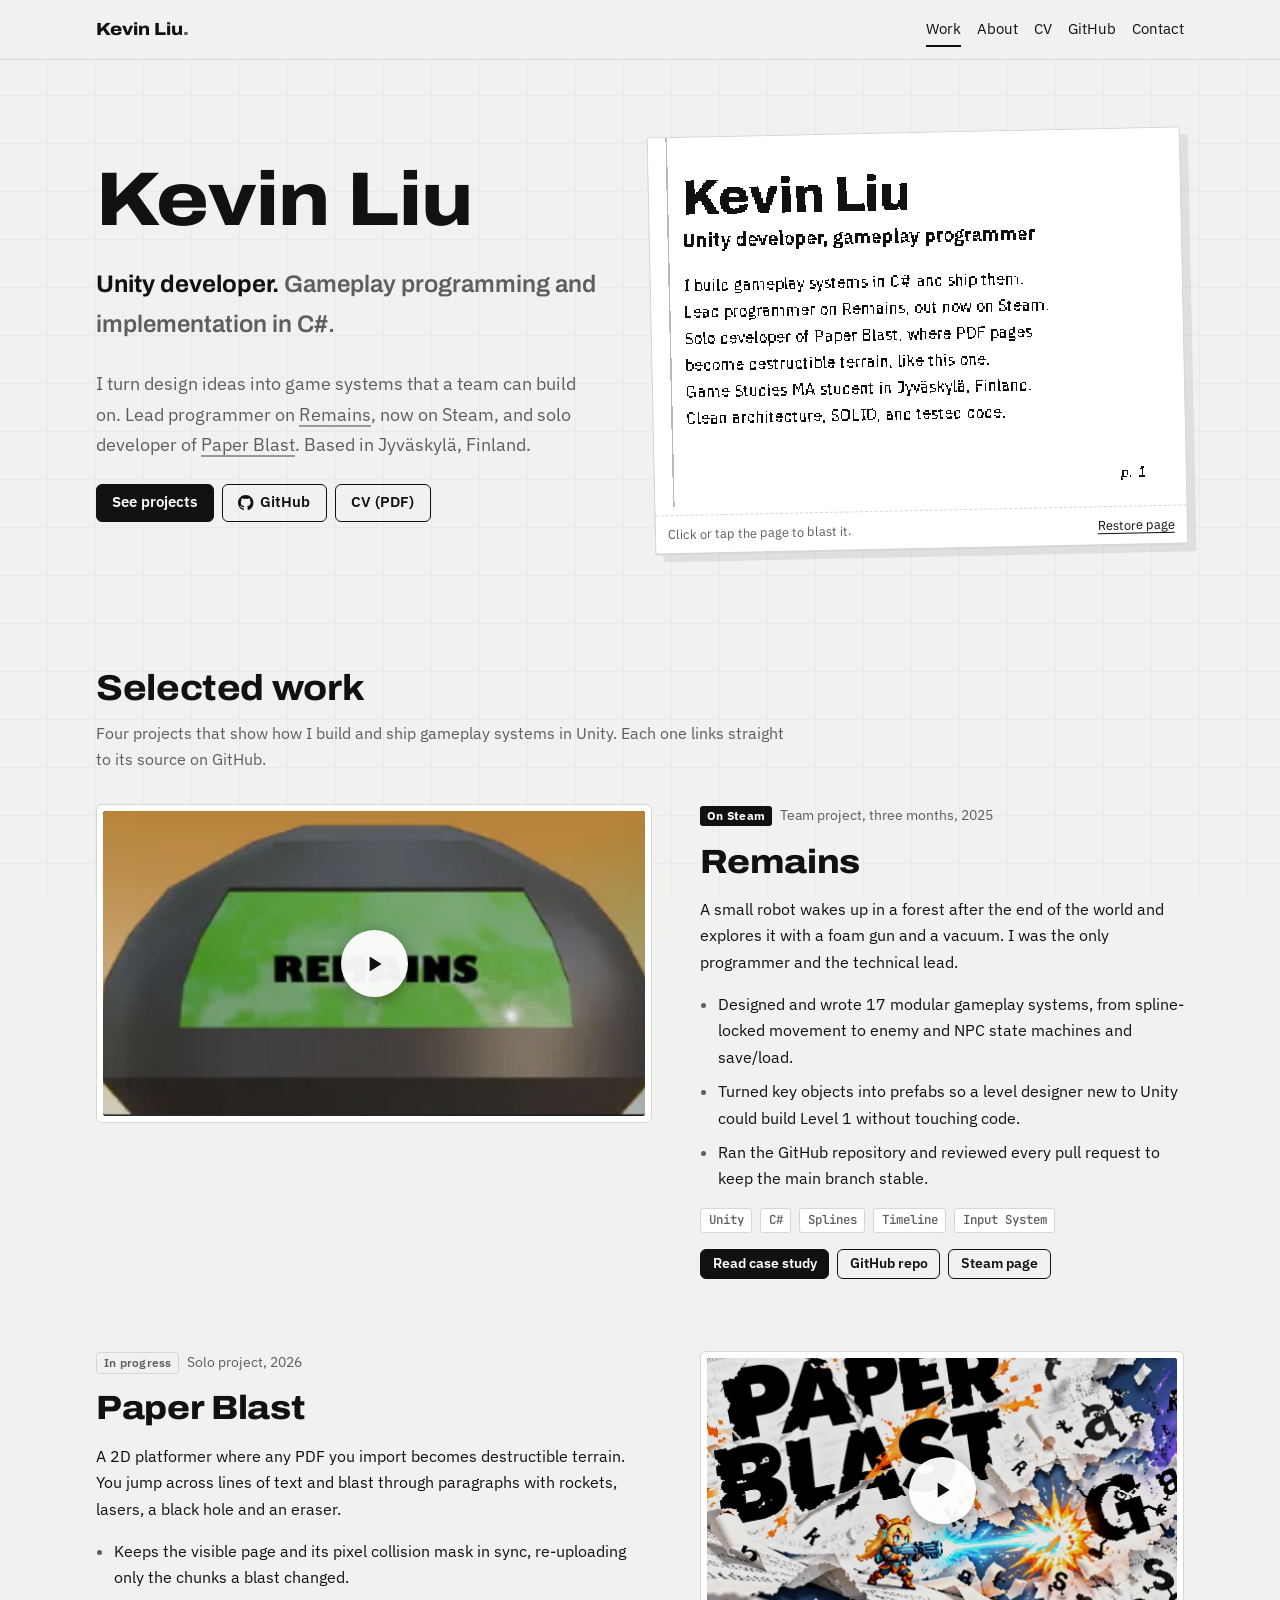
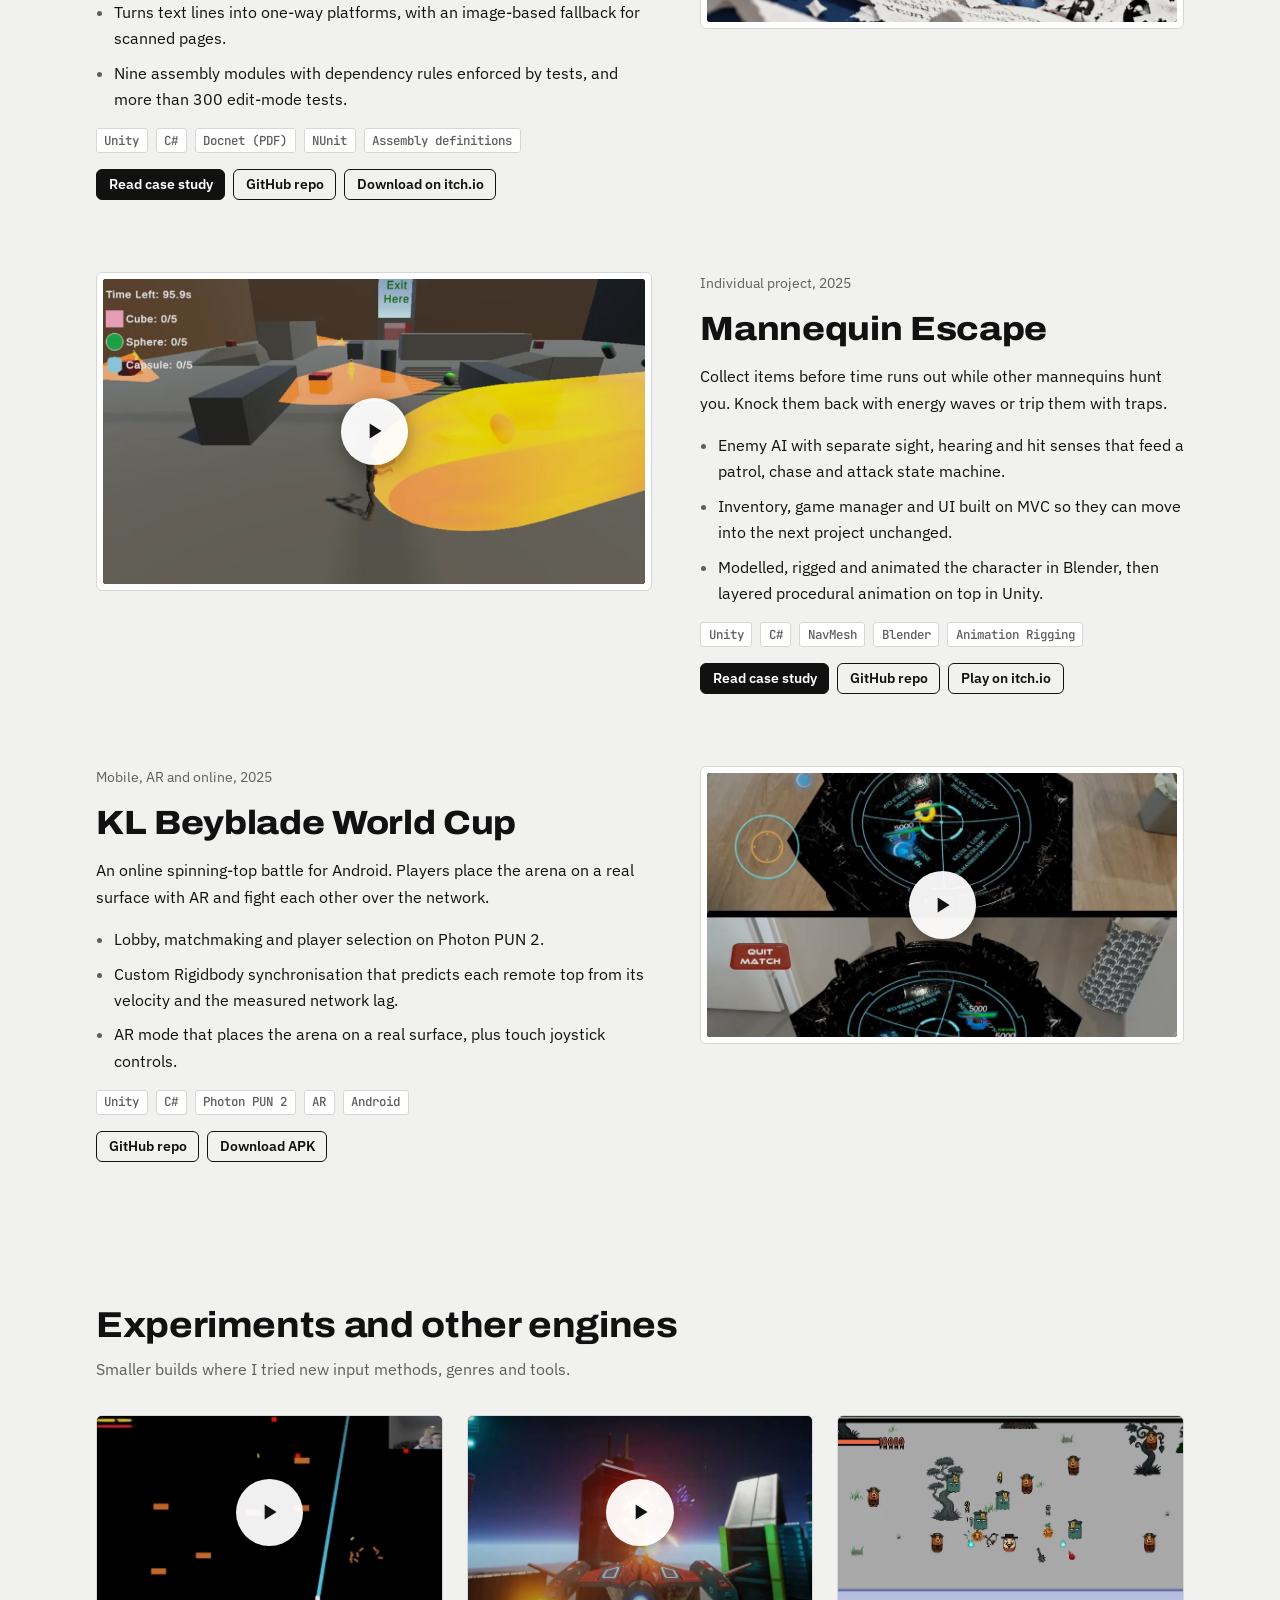
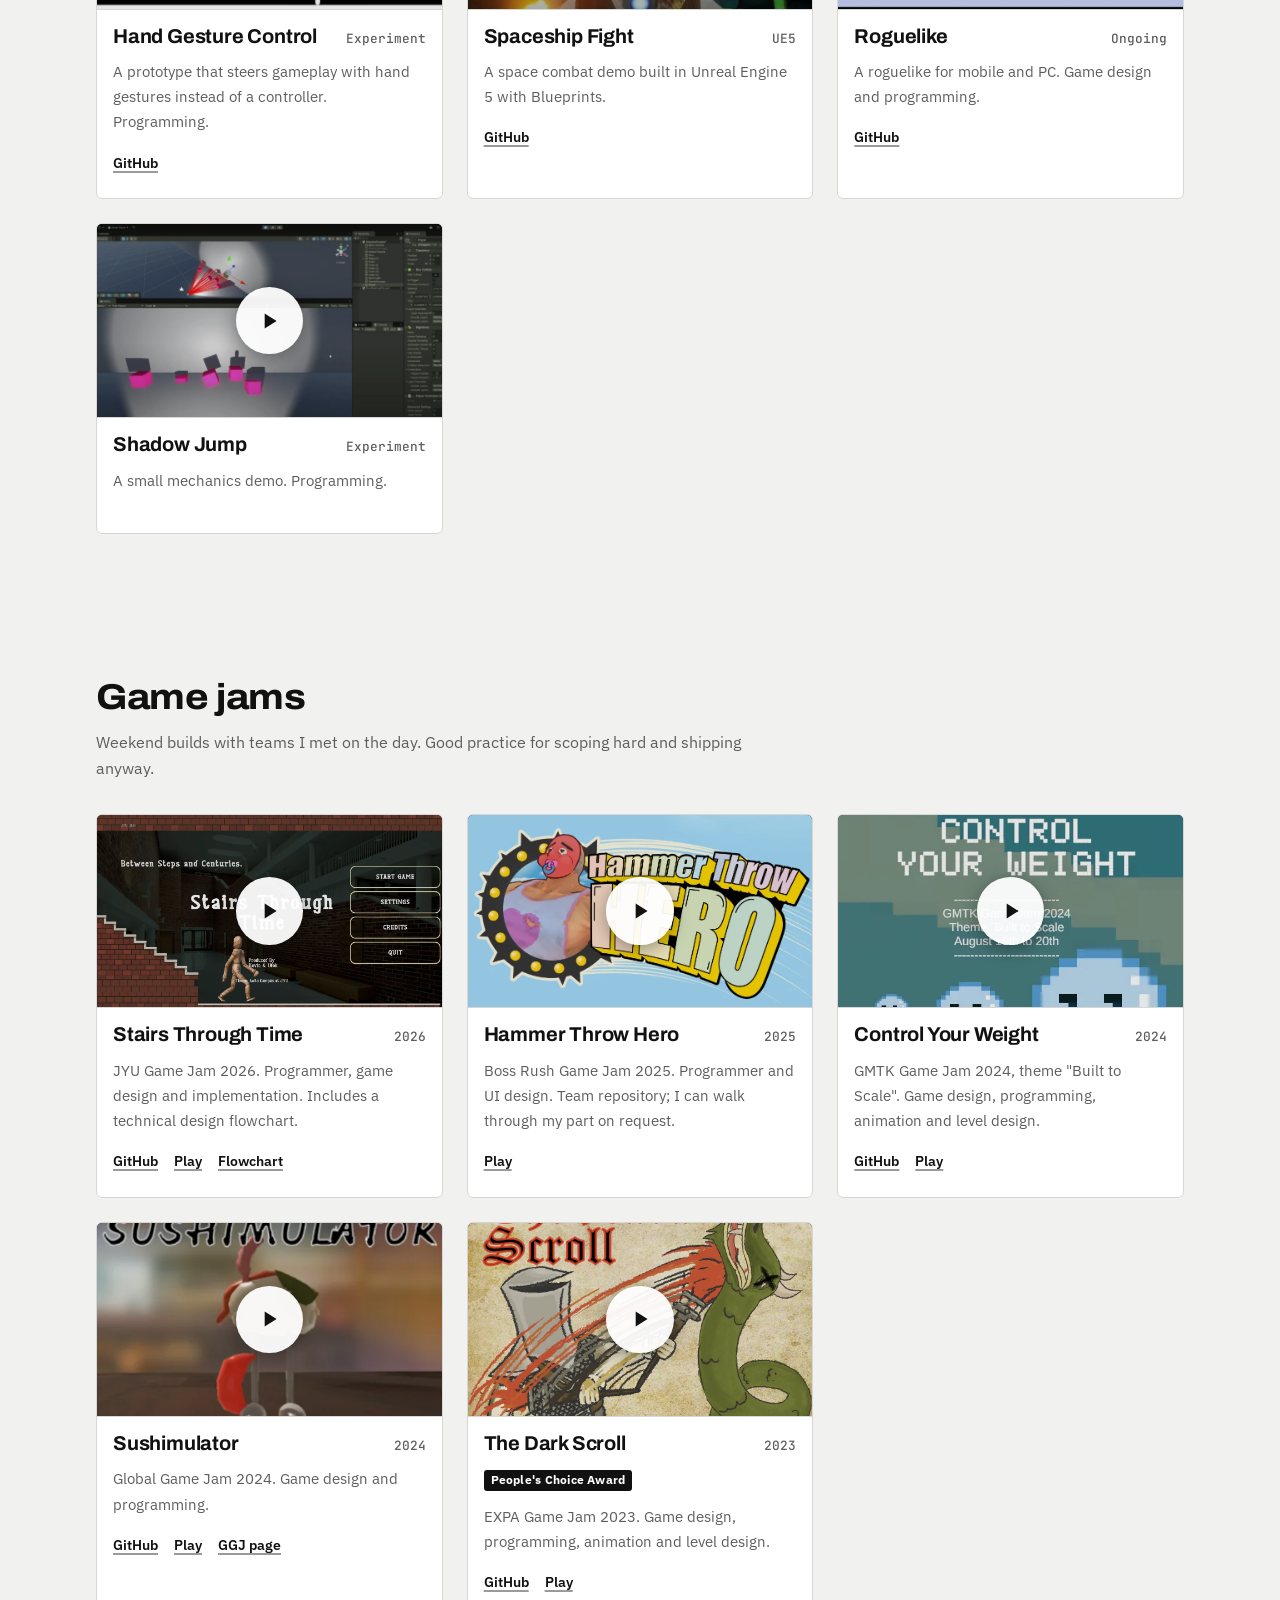
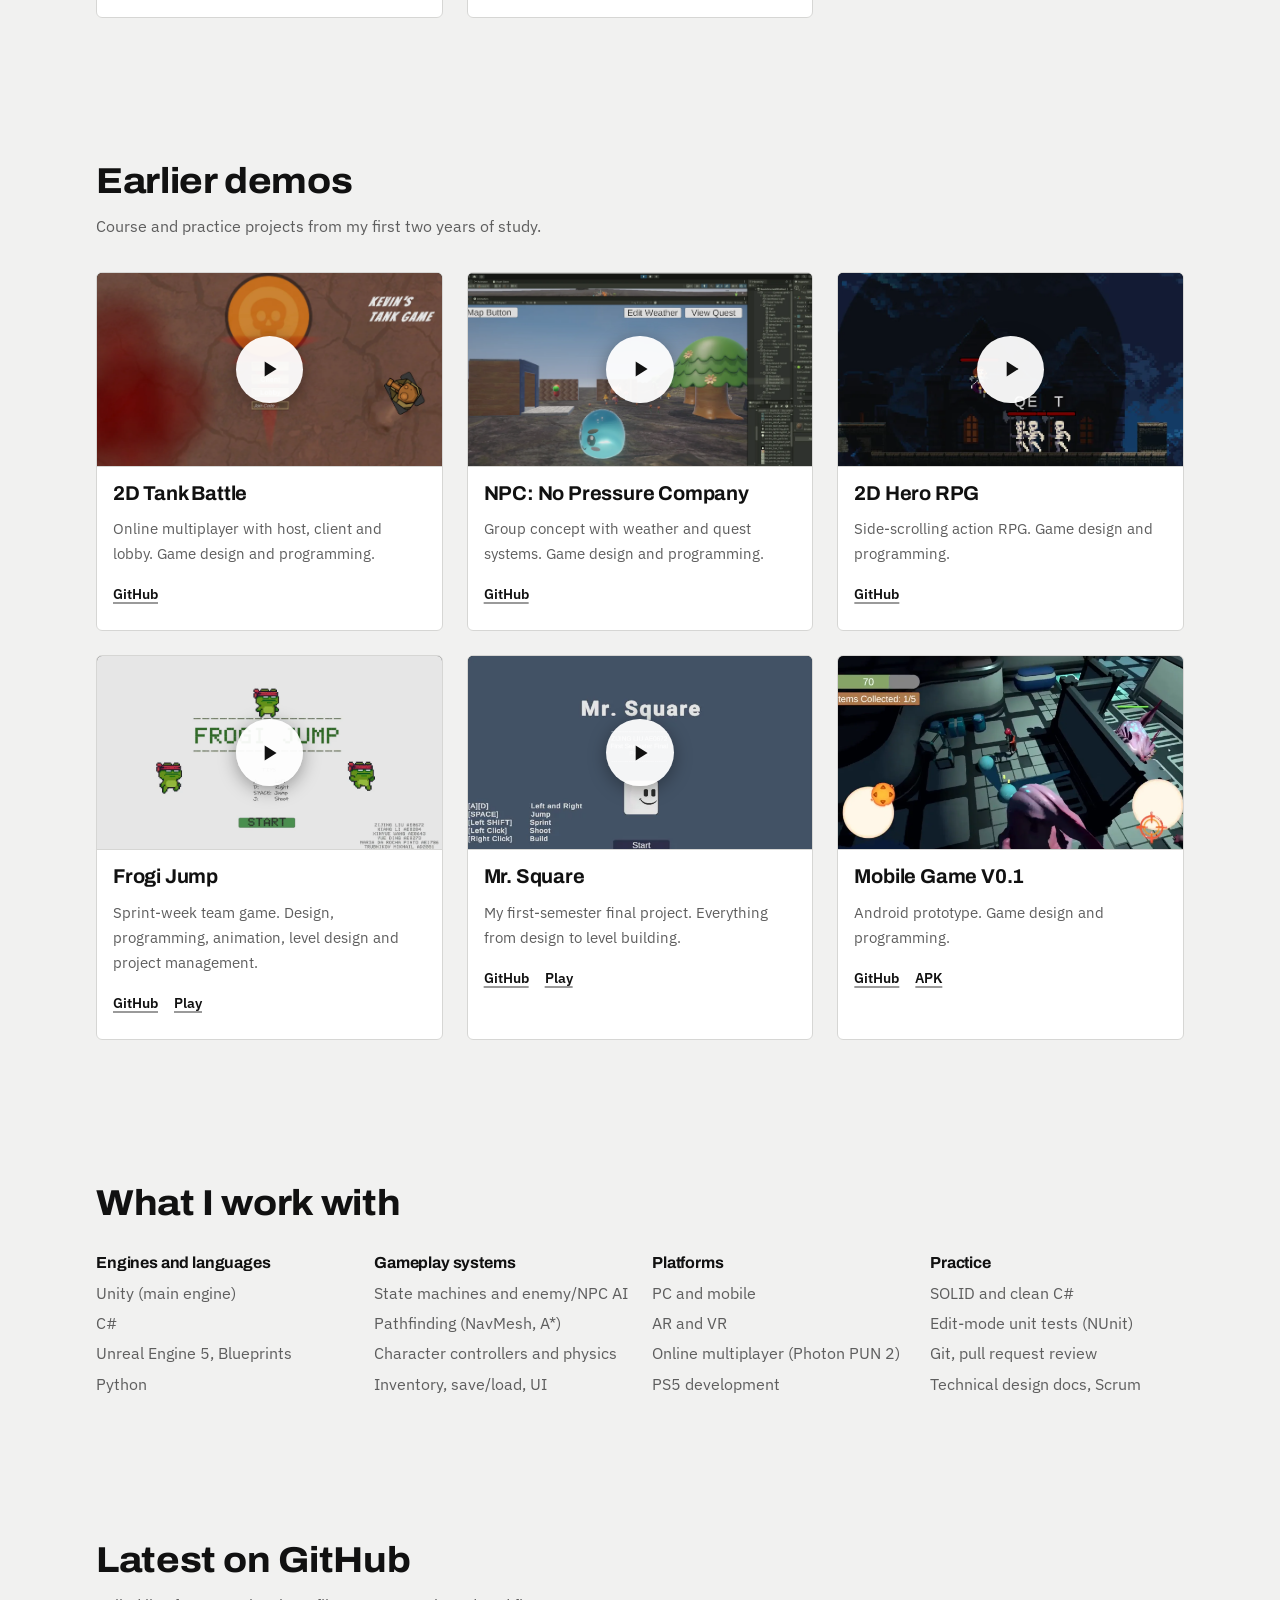
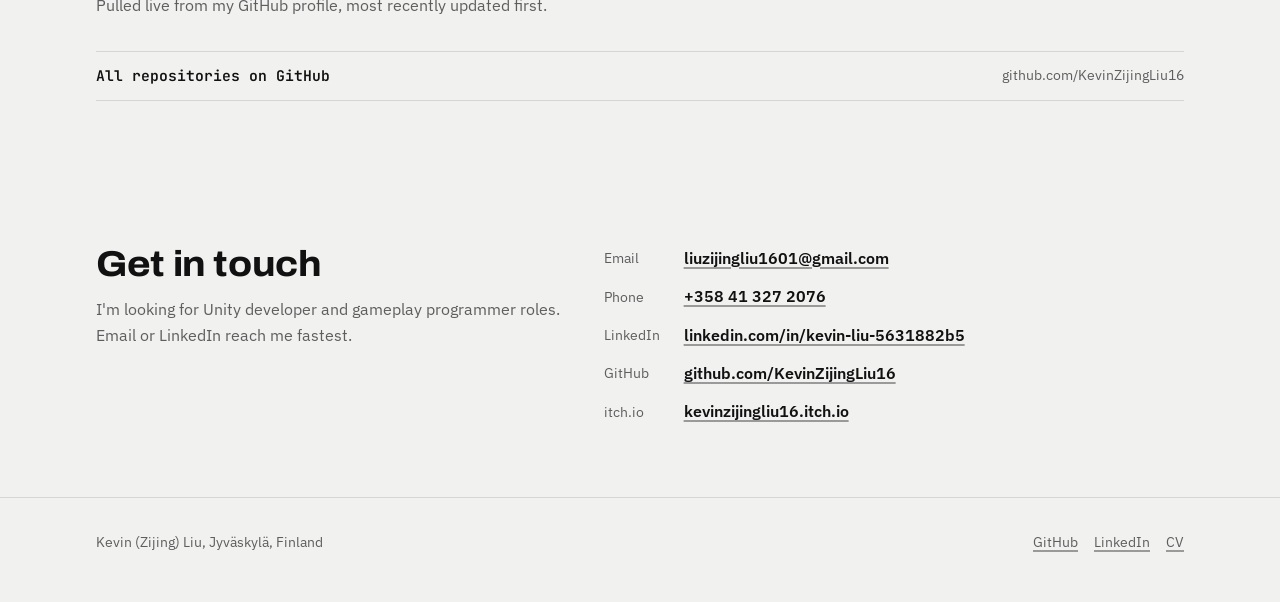
==== index.html @ c2a77e37 "Portfolio site: Unity projects, case studies, game jams and contact" ====
<!doctype html>
<html lang="en">
<head>
<meta charset="utf-8">
<meta name="viewport" content="width=device-width, initial-scale=1, viewport-fit=cover">
<title>Kevin Liu Portfolio</title>
<meta name="claude:viewport-fit-sides" content="cover">
<meta name="description" content="Kevin (Zijing) Liu, Unity developer and gameplay programmer. Remains on Steam, Paper Blast, Mannequin Escape and more.">
<link rel="preconnect" href="https://fonts.googleapis.com">
<link rel="preconnect" href="https://fonts.gstatic.com" crossorigin>
<link rel="stylesheet" href="https://fonts.googleapis.com/css2?family=Archivo:wdth,wght@100..125,400..800&family=IBM+Plex+Sans:ital,wght@0,400;0,500;0,600;0,700;1,400&family=JetBrains+Mono:wght@400;500;600&display=swap">
<link rel="stylesheet" href="assets/css/site.css">
</head>
<body>
<a class="visually-hidden" href="#work">Skip to projects</a>
<header class="site-header">
  <div class="wrap">
    <a class="brand" href="index.html">Kevin Liu<span>.</span></a>
    <nav class="nav" aria-label="Main">
      <a href="index.html" aria-current="page">Work</a>
      <a href="about.html">About</a>
      <a href="assets/docs/zijing-liu-cv.pdf" target="_blank" rel="noopener">CV</a>
      <a href="https://github.com/KevinZijingLiu16" target="_blank" rel="noopener">GitHub</a>
      <a href="#contact">Contact</a>
    </nav>
  </div>
</header>

<main>
  <div class="hero">
    <div class="wrap">
      <div class="hero-text">
        <h1>Kevin Liu</h1>
        <p class="role"><strong>Unity developer.</strong> Gameplay programming and implementation in C#.</p>
        <p class="lede">I turn design ideas into game systems that a team can build on. Lead programmer on <a href="projects/remains.html">Remains</a>, now on Steam, and solo developer of <a href="projects/paper-blast.html">Paper Blast</a>. Based in Jyväskylä, Finland.</p>
        <div class="btns">
          <a class="btn primary" href="#work">See projects</a>
          <a class="btn" href="https://github.com/KevinZijingLiu16" target="_blank" rel="noopener"><svg viewBox="0 0 16 16" aria-hidden="true" fill="currentColor"><path d="M8 0C3.58 0 0 3.58 0 8c0 3.54 2.29 6.53 5.47 7.59.4.07.55-.17.55-.38 0-.19-.01-.82-.01-1.49-2.01.37-2.53-.49-2.69-.94-.09-.23-.48-.94-.82-1.13-.28-.15-.68-.52-.01-.53.63-.01 1.08.58 1.23.82.72 1.21 1.87.87 2.33.66.07-.52.28-.87.51-1.07-1.78-.2-3.64-.89-3.64-3.95 0-.87.31-1.59.82-2.15-.08-.2-.36-1.02.08-2.12 0 0 .67-.21 2.2.82.64-.18 1.32-.27 2-.27.68 0 1.36.09 2 .27 1.53-1.04 2.2-.82 2.2-.82.44 1.1.16 1.92.08 2.12.51.56.82 1.27.82 2.15 0 3.07-1.87 3.75-3.65 3.95.29.25.54.73.54 1.48 0 1.07-.01 1.93-.01 2.2 0 .21.15.46.55.38A8.013 8.013 0 0016 8c0-4.42-3.58-8-8-8z"/></svg>GitHub</a>
          <a class="btn" href="assets/docs/zijing-liu-cv.pdf" target="_blank" rel="noopener">CV (PDF)</a>
        </div>
      </div>
      <figure class="blast">
        <canvas id="blast-canvas" width="360" height="250" tabindex="0" role="img" aria-label="A small page of text about Kevin. Click or press Enter to blast holes in it, the way Paper Blast turns PDF pages into destructible terrain."></canvas>
        <figcaption><span id="blast-count">Click or tap the page to blast it.</span><button type="button" id="blast-reset">Restore page</button></figcaption>
      </figure>
    </div>
  </div>

  <section id="work">
    <div class="wrap">
      <div class="sec-head">
        <h2>Selected work</h2>
        <p class="muted">Four projects that show how I build and ship gameplay systems in Unity. Each one links straight to its source on GitHub.</p>
      </div>

      <div class="featured">
        <article class="feature">
          <div class="feature-media has-video"><div class="video" data-yt="BwUqvsdftDM"><img src="https://i.ytimg.com/vi/BwUqvsdftDM/maxresdefault.jpg" onerror="this.onerror=null;this.src='assets/img/remains-logo.webp'" alt="Remains gameplay video thumbnail" loading="lazy" width="1280" height="720"><button type="button" aria-label="Play Remains video"><span><svg width="26" height="26" viewBox="0 0 24 24" fill="currentColor" aria-hidden="true"><path d="M8 5v14l11-7z"/></svg></span></button></div></div>
          <div class="feature-body">
            <div class="feature-meta"><span class="badge">On Steam</span><span>Team project, three months, 2025</span></div>
            <h3><a href="projects/remains.html">Remains</a></h3>
            <p>A small robot wakes up in a forest after the end of the world and explores it with a foam gun and a vacuum. I was the only programmer and the technical lead.</p>
            <ul>
              <li>Designed and wrote 17 modular gameplay systems, from spline-locked movement to enemy and NPC state machines and save/load.</li>
              <li>Turned key objects into prefabs so a level designer new to Unity could build Level 1 without touching code.</li>
              <li>Ran the GitHub repository and reviewed every pull request to keep the main branch stable.</li>
            </ul>
            <ul class="chips" aria-label="Technology"><li>Unity</li><li>C#</li><li>Splines</li><li>Timeline</li><li>Input System</li></ul>
            <div class="btns">
              <a class="btn primary small" href="projects/remains.html">Read case study</a>
              <a class="btn small" href="https://github.com/KevinZijingLiu16/Remains" target="_blank" rel="noopener">GitHub repo</a>
              <a class="btn small" href="https://store.steampowered.com/app/4129530/Remains/" target="_blank" rel="noopener">Steam page</a>
            </div>
          </div>
        </article>

        <article class="feature">
          <div class="feature-media has-video"><div class="video" data-yt="ONgBo4TUfT0"><img src="assets/img/paperblast.webp" alt="Paper Blast key art: a character firing a blaster through torn pages of text" loading="lazy" width="944" height="657"><button type="button" aria-label="Play Paper Blast video"><span><svg width="26" height="26" viewBox="0 0 24 24" fill="currentColor" aria-hidden="true"><path d="M8 5v14l11-7z"/></svg></span></button></div></div>
          <div class="feature-body">
            <div class="feature-meta"><span class="badge quiet">In progress</span><span>Solo project, 2026</span></div>
            <h3><a href="projects/paper-blast.html">Paper Blast</a></h3>
            <p>A 2D platformer where any PDF you import becomes destructible terrain. You jump across lines of text and blast through paragraphs with rockets, lasers, a black hole and an eraser.</p>
            <ul>
              <li>Keeps the visible page and its pixel collision mask in sync, re-uploading only the chunks a blast changed.</li>
              <li>Turns text lines into one-way platforms, with an image-based fallback for scanned pages.</li>
              <li>Nine assembly modules with dependency rules enforced by tests, and more than 300 edit-mode tests.</li>
            </ul>
            <ul class="chips" aria-label="Technology"><li>Unity</li><li>C#</li><li>Docnet (PDF)</li><li>NUnit</li><li>Assembly definitions</li></ul>
            <div class="btns">
              <a class="btn primary small" href="projects/paper-blast.html">Read case study</a>
              <a class="btn small" href="https://github.com/KevinZijingLiu16/KevinPaperBlast" target="_blank" rel="noopener">GitHub repo</a>
              <a class="btn small" href="https://kevinzijingliu16.itch.io/paperblast" target="_blank" rel="noopener">Download on itch.io</a>
            </div>
          </div>
        </article>

        <article class="feature">
          <div class="feature-media has-video"><div class="video" data-yt="DmjN8wEi2cM"><img src="assets/img/mannequin.webp" alt="Mannequin Escape: a mannequin dashing through an arena while the HUD tracks collected items and time left" loading="lazy" width="860" height="492"><button type="button" aria-label="Play Mannequin Escape video"><span><svg width="26" height="26" viewBox="0 0 24 24" fill="currentColor" aria-hidden="true"><path d="M8 5v14l11-7z"/></svg></span></button></div></div>
          <div class="feature-body">
            <div class="feature-meta"><span>Individual project, 2025</span></div>
            <h3><a href="projects/mannequin-escape.html">Mannequin Escape</a></h3>
            <p>Collect items before time runs out while other mannequins hunt you. Knock them back with energy waves or trip them with traps.</p>
            <ul>
              <li>Enemy AI with separate sight, hearing and hit senses that feed a patrol, chase and attack state machine.</li>
              <li>Inventory, game manager and UI built on MVC so they can move into the next project unchanged.</li>
              <li>Modelled, rigged and animated the character in Blender, then layered procedural animation on top in Unity.</li>
            </ul>
            <ul class="chips" aria-label="Technology"><li>Unity</li><li>C#</li><li>NavMesh</li><li>Blender</li><li>Animation Rigging</li></ul>
            <div class="btns">
              <a class="btn primary small" href="projects/mannequin-escape.html">Read case study</a>
              <a class="btn small" href="https://github.com/KevinZijingLiu16/KevinMannequinEscape" target="_blank" rel="noopener">GitHub repo</a>
              <a class="btn small" href="https://kevinzijingliu16.itch.io/mannequin-escape" target="_blank" rel="noopener">Play on itch.io</a>
            </div>
          </div>
        </article>

        <article class="feature">
          <div class="feature-media has-video"><div class="video" data-yt="FiRBSWSIpNE"><img src="assets/img/beyblade.webp" alt="KL Beyblade World Cup: two spinning tops battling in an AR arena placed on a real floor" loading="lazy" width="987" height="847"><button type="button" aria-label="Play KL Beyblade World Cup video"><span><svg width="26" height="26" viewBox="0 0 24 24" fill="currentColor" aria-hidden="true"><path d="M8 5v14l11-7z"/></svg></span></button></div></div>
          <div class="feature-body">
            <div class="feature-meta"><span>Mobile, AR and online, 2025</span></div>
            <h3>KL Beyblade World Cup</h3>
            <p>An online spinning-top battle for Android. Players place the arena on a real surface with AR and fight each other over the network.</p>
            <ul>
              <li>Lobby, matchmaking and player selection on Photon PUN 2.</li>
              <li>Custom Rigidbody synchronisation that predicts each remote top from its velocity and the measured network lag.</li>
              <li>AR mode that places the arena on a real surface, plus touch joystick controls.</li>
            </ul>
            <ul class="chips" aria-label="Technology"><li>Unity</li><li>C#</li><li>Photon PUN 2</li><li>AR</li><li>Android</li></ul>
            <div class="btns">
              <a class="btn small" href="https://github.com/KevinZijingLiu16/KevinLouiseAR" target="_blank" rel="noopener">GitHub repo</a>
              <a class="btn small" href="https://drive.google.com/file/d/1VDH2is3HLKzZyOCz_4px4Q7ZrrSHIYv4/view?usp=sharing" target="_blank" rel="noopener">Download APK</a>
            </div>
          </div>
        </article>
      </div>
    </div>
  </section>

  <section id="more">
    <div class="wrap">
      <div class="sec-head">
        <h2>Experiments and other engines</h2>
        <p class="muted">Smaller builds where I tried new input methods, genres and tools.</p>
      </div>
      <div class="grid">
        <article class="card">
          <div class="video" data-yt="ahrJP-5d4i0"><img src="assets/img/hand-gesture.webp" alt="Hand Gesture Control demo" loading="lazy"><button type="button" aria-label="Play Hand Gesture Control video"><span><svg width="26" height="26" viewBox="0 0 24 24" fill="currentColor" aria-hidden="true"><path d="M8 5v14l11-7z"/></svg></span></button></div>
          <div class="card-body">
            <div class="title-row"><h3>Hand Gesture Control</h3><span class="year">Experiment</span></div>
            <p>A prototype that steers gameplay with hand gestures instead of a controller. Programming.</p>
            <div class="links"><a href="https://github.com/KevinZijingLiu16/KevinHandGestureTestGame" target="_blank" rel="noopener">GitHub</a></div>
          </div>
        </article>
        <article class="card">
          <div class="video" data-yt="X2G3MEA7--M"><img src="assets/img/spaceship.webp" alt="Spaceship Fight in Unreal Engine 5" loading="lazy"><button type="button" aria-label="Play Spaceship Fight video"><span><svg width="26" height="26" viewBox="0 0 24 24" fill="currentColor" aria-hidden="true"><path d="M8 5v14l11-7z"/></svg></span></button></div>
          <div class="card-body">
            <div class="title-row"><h3>Spaceship Fight</h3><span class="year">UE5</span></div>
            <p>A space combat demo built in Unreal Engine 5 with Blueprints.</p>
            <div class="links"><a href="https://github.com/KevinZijingLiu16/KevinUE5_SpaceshipBattle" target="_blank" rel="noopener">GitHub</a></div>
          </div>
        </article>
        <article class="card">
          <img src="assets/img/roguelike.webp" alt="Roguelike game for mobile and PC" loading="lazy">
          <div class="card-body">
            <div class="title-row"><h3>Roguelike</h3><span class="year">Ongoing</span></div>
            <p>A roguelike for mobile and PC. Game design and programming.</p>
            <div class="links"><a href="https://github.com/KevinZijingLiu16/KevinRoguelikeGame" target="_blank" rel="noopener">GitHub</a></div>
          </div>
        </article>
        <article class="card">
          <div class="video" data-yt="OBTetNc2gpI"><img src="assets/img/shadow-jump.webp" alt="Shadow Jump demo in the Unity editor" loading="lazy"><button type="button" aria-label="Play Shadow Jump video"><span><svg width="26" height="26" viewBox="0 0 24 24" fill="currentColor" aria-hidden="true"><path d="M8 5v14l11-7z"/></svg></span></button></div>
          <div class="card-body">
            <div class="title-row"><h3>Shadow Jump</h3><span class="year">Experiment</span></div>
            <p>A small mechanics demo. Programming.</p>
            <div class="links"></div>
          </div>
        </article>
      </div>
    </div>
  </section>

  <section id="jams">
    <div class="wrap">
      <div class="sec-head">
        <h2>Game jams</h2>
        <p class="muted">Weekend builds with teams I met on the day. Good practice for scoping hard and shipping anyway.</p>
      </div>
      <div class="grid">
        <article class="card">
          <div class="video" data-yt="B6_Wcf-z10U"><img src="assets/img/stairs.webp" alt="Stairs Through Time title screen" loading="lazy"><button type="button" aria-label="Play Stairs Through Time video"><span><svg width="26" height="26" viewBox="0 0 24 24" fill="currentColor" aria-hidden="true"><path d="M8 5v14l11-7z"/></svg></span></button></div>
          <div class="card-body">
            <div class="title-row"><h3>Stairs Through Time</h3><span class="year">2026</span></div>
            <p>JYU Game Jam 2026. Programmer, game design and implementation. Includes a technical design flowchart.</p>
            <div class="links"><a href="https://github.com/KevinZijingLiu16/JYU_GameJam_Stairs" target="_blank" rel="noopener">GitHub</a><a href="https://kevinzijingliu16.itch.io/stairs-through-time" target="_blank" rel="noopener">Play</a><a href="https://drive.google.com/file/d/11wpL58JyYJrIfrfbE7PN4JW4fR7panIl/view?usp=sharing" target="_blank" rel="noopener">Flowchart</a></div>
          </div>
        </article>
        <article class="card">
          <div class="video" data-yt="fQKchQxzH9Q"><img src="assets/img/hammer.webp" alt="Hammer Throw Hero title art" loading="lazy"><button type="button" aria-label="Play Hammer Throw Hero video"><span><svg width="26" height="26" viewBox="0 0 24 24" fill="currentColor" aria-hidden="true"><path d="M8 5v14l11-7z"/></svg></span></button></div>
          <div class="card-body">
            <div class="title-row"><h3>Hammer Throw Hero</h3><span class="year">2025</span></div>
            <p>Boss Rush Game Jam 2025. Programmer and UI design. Team repository; I can walk through my part on request.</p>
            <div class="links"><a href="https://hammerthrowhero.itch.io/hammer-throw-hero" target="_blank" rel="noopener">Play</a></div>
          </div>
        </article>
        <article class="card">
          <div class="video" data-yt="hoZmewEIPrs"><img src="assets/img/control-weight.webp" alt="Control Your Weight title screen" loading="lazy"><button type="button" aria-label="Play Control Your Weight video"><span><svg width="26" height="26" viewBox="0 0 24 24" fill="currentColor" aria-hidden="true"><path d="M8 5v14l11-7z"/></svg></span></button></div>
          <div class="card-body">
            <div class="title-row"><h3>Control Your Weight</h3><span class="year">2024</span></div>
            <p>GMTK Game Jam 2024, theme "Built to Scale". Game design, programming, animation and level design.</p>
            <div class="links"><a href="https://github.com/KevinZijingLiu16/GMTK_GameJam2024" target="_blank" rel="noopener">GitHub</a><a href="https://kevinzijingliu16.itch.io/control-your-weight" target="_blank" rel="noopener">Play</a></div>
          </div>
        </article>
        <article class="card">
          <div class="video" data-yt="HNSmyQnsI9s"><img src="assets/img/sushimulator.webp" alt="Sushimulator title screen" loading="lazy"><button type="button" aria-label="Play Sushimulator video"><span><svg width="26" height="26" viewBox="0 0 24 24" fill="currentColor" aria-hidden="true"><path d="M8 5v14l11-7z"/></svg></span></button></div>
          <div class="card-body">
            <div class="title-row"><h3>Sushimulator</h3><span class="year">2024</span></div>
            <p>Global Game Jam 2024. Game design and programming.</p>
            <div class="links"><a href="https://github.com/kasperbc/sokeritee-fgj24" target="_blank" rel="noopener">GitHub</a><a href="https://kevinzijingliu16.itch.io/sushimulator" target="_blank" rel="noopener">Play</a><a href="https://globalgamejam.org/games/2024/sushimulator-6" target="_blank" rel="noopener">GGJ page</a></div>
          </div>
        </article>
        <article class="card">
          <div class="video" data-yt="-_N8m1pFr8s"><img src="assets/img/dark-scroll.webp" alt="The Dark Scroll cover art" loading="lazy"><button type="button" aria-label="Play The Dark Scroll video"><span><svg width="26" height="26" viewBox="0 0 24 24" fill="currentColor" aria-hidden="true"><path d="M8 5v14l11-7z"/></svg></span></button></div>
          <div class="card-body">
            <div class="title-row"><h3>The Dark Scroll</h3><span class="year">2023</span></div>
            <p><span class="badge">People's Choice Award</span></p>
            <p>EXPA Game Jam 2023. Game design, programming, animation and level design.</p>
            <div class="links"><a href="https://github.com/malconvoker/GameJamSideScroller" target="_blank" rel="noopener">GitHub</a><a href="https://mcturbo.itch.io/the-dark-scroll" target="_blank" rel="noopener">Play</a></div>
          </div>
        </article>
      </div>
    </div>
  </section>

  <section id="demos">
    <div class="wrap">
      <div class="sec-head">
        <h2>Earlier demos</h2>
        <p class="muted">Course and practice projects from my first two years of study.</p>
      </div>
      <div class="grid">
        <article class="card">
          <div class="video" data-yt="I52xFdEm4nY"><img src="assets/img/tank.webp" alt="2D Tank Battle screenshot" loading="lazy"><button type="button" aria-label="Play 2D Tank Battle video"><span><svg width="26" height="26" viewBox="0 0 24 24" fill="currentColor" aria-hidden="true"><path d="M8 5v14l11-7z"/></svg></span></button></div>
          <div class="card-body">
            <h3>2D Tank Battle</h3>
            <p>Online multiplayer with host, client and lobby. Game design and programming.</p>
            <div class="links"><a href="https://github.com/KevinZijingLiu16/OnlineGameProgrammingKevin2DTankBattle" target="_blank" rel="noopener">GitHub</a></div>
          </div>
        </article>
        <article class="card">
          <div class="video" data-yt="hLsiD9iw_Q8"><img src="assets/img/npc.webp" alt="NPC: No Pressure Company screenshot" loading="lazy"><button type="button" aria-label="Play NPC: No Pressure Company video"><span><svg width="26" height="26" viewBox="0 0 24 24" fill="currentColor" aria-hidden="true"><path d="M8 5v14l11-7z"/></svg></span></button></div>
          <div class="card-body">
            <h3>NPC: No Pressure Company</h3>
            <p>Group concept with weather and quest systems. Game design and programming.</p>
            <div class="links"><a href="https://github.com/KevinZijingLiu16/GameEngine-GameConceptGroup" target="_blank" rel="noopener">GitHub</a></div>
          </div>
        </article>
        <article class="card">
          <div class="video" data-yt="GadSRFnV4m8"><img src="assets/img/hero-rpg.webp" alt="2D Hero RPG screenshot" loading="lazy"><button type="button" aria-label="Play 2D Hero RPG video"><span><svg width="26" height="26" viewBox="0 0 24 24" fill="currentColor" aria-hidden="true"><path d="M8 5v14l11-7z"/></svg></span></button></div>
          <div class="card-body">
            <h3>2D Hero RPG</h3>
            <p>Side-scrolling action RPG. Game design and programming.</p>
            <div class="links"><a href="https://github.com/KevinZijingLiu16/2DHeroRPG" target="_blank" rel="noopener">GitHub</a></div>
          </div>
        </article>
        <article class="card">
          <div class="video" data-yt="wshnGRMlqwE"><img src="assets/img/frogi.webp" alt="Frogi Jump screenshot" loading="lazy"><button type="button" aria-label="Play Frogi Jump video"><span><svg width="26" height="26" viewBox="0 0 24 24" fill="currentColor" aria-hidden="true"><path d="M8 5v14l11-7z"/></svg></span></button></div>
          <div class="card-body">
            <h3>Frogi Jump</h3>
            <p>Sprint-week team game. Design, programming, animation, level design and project management.</p>
            <div class="links"><a href="https://github.com/KevinZijingLiu16/Group5_SprintWeek_FrogJump" target="_blank" rel="noopener">GitHub</a><a href="https://kevinzijingliu16.itch.io/frogi-jump" target="_blank" rel="noopener">Play</a></div>
          </div>
        </article>
        <article class="card">
          <div class="video" data-yt="AOMJct2_u58"><img src="assets/img/mr-square.webp" alt="Mr. Square screenshot" loading="lazy"><button type="button" aria-label="Play Mr. Square video"><span><svg width="26" height="26" viewBox="0 0 24 24" fill="currentColor" aria-hidden="true"><path d="M8 5v14l11-7z"/></svg></span></button></div>
          <div class="card-body">
            <h3>Mr. Square</h3>
            <p>My first-semester final project. Everything from design to level building.</p>
            <div class="links"><a href="https://github.com/KevinZijingLiu16/AE0672_2D_MrSquare" target="_blank" rel="noopener">GitHub</a><a href="https://kevinzijingliu16.itch.io/mr-square" target="_blank" rel="noopener">Play</a></div>
          </div>
        </article>
        <article class="card">
          <img src="assets/img/mobile-game.webp" alt="Mobile Game V0.1 screenshot" loading="lazy">
          <div class="card-body">
            <h3>Mobile Game V0.1</h3>
            <p>Android prototype. Game design and programming.</p>
            <div class="links"><a href="https://github.com/KevinZijingLiu16/KevinMobileGame" target="_blank" rel="noopener">GitHub</a><a href="https://drive.google.com/file/d/1bTSFt43aKf01YIzjS6HeW88WJtqtHOpX/view" target="_blank" rel="noopener">APK</a></div>
          </div>
        </article>
      </div>
    </div>
  </section>

  <section id="skills">
    <div class="wrap">
      <div class="sec-head"><h2>What I work with</h2></div>
      <div class="skills">
        <div><h3>Engines and languages</h3><ul><li>Unity (main engine)</li><li>C#</li><li>Unreal Engine 5, Blueprints</li><li>Python</li></ul></div>
        <div><h3>Gameplay systems</h3><ul><li>State machines and enemy/NPC AI</li><li>Pathfinding (NavMesh, A*)</li><li>Character controllers and physics</li><li>Inventory, save/load, UI</li></ul></div>
        <div><h3>Platforms</h3><ul><li>PC and mobile</li><li>AR and VR</li><li>Online multiplayer (Photon PUN 2)</li><li>PS5 development</li></ul></div>
        <div><h3>Practice</h3><ul><li>SOLID and clean C#</li><li>Edit-mode unit tests (NUnit)</li><li>Git, pull request review</li><li>Technical design docs, Scrum</li></ul></div>
      </div>
    </div>
  </section>

  <section id="github">
    <div class="wrap">
      <div class="sec-head">
        <h2>Latest on GitHub</h2>
        <p class="muted">Pulled live from my GitHub profile, most recently updated first.</p>
      </div>
      <div class="repos" id="repo-list" data-user="KevinZijingLiu16">
        <a class="repo" href="https://github.com/KevinZijingLiu16?tab=repositories" target="_blank" rel="noopener"><strong>All repositories on GitHub</strong><span>github.com/KevinZijingLiu16</span></a>
      </div>
    </div>
  </section>

  <section id="contact">
    <div class="wrap contact">
      <div class="sec-head" style="margin-bottom:0">
        <h2>Get in touch</h2>
        <p class="muted">I'm looking for Unity developer and gameplay programmer roles. Email or LinkedIn reach me fastest.</p>
      </div>
      <dl>
        <dt>Email</dt><dd><a href="mailto:liuzijingliu1601@gmail.com">liuzijingliu1601@gmail.com</a></dd>
        <dt>Phone</dt><dd><a href="tel:+358413272076">+358 41 327 2076</a></dd>
        <dt>LinkedIn</dt><dd><a href="https://www.linkedin.com/in/kevin-liu-5631882b5/" target="_blank" rel="noopener">linkedin.com/in/kevin-liu-5631882b5</a></dd>
        <dt>GitHub</dt><dd><a href="https://github.com/KevinZijingLiu16" target="_blank" rel="noopener">github.com/KevinZijingLiu16</a></dd>
        <dt>itch.io</dt><dd><a href="https://kevinzijingliu16.itch.io/" target="_blank" rel="noopener">kevinzijingliu16.itch.io</a></dd>
      </dl>
    </div>
  </section>
</main>

<footer class="site-footer">
  <div class="wrap">
    <span>Kevin (Zijing) Liu, Jyväskylä, Finland</span>
    <nav aria-label="Footer"><a href="https://github.com/KevinZijingLiu16" target="_blank" rel="noopener">GitHub</a><a href="https://www.linkedin.com/in/kevin-liu-5631882b5/" target="_blank" rel="noopener">LinkedIn</a><a href="assets/docs/zijing-liu-cv.pdf" target="_blank" rel="noopener">CV</a></nav>
  </div>
</footer>
<script src="assets/js/site.js"></script>
</body>
</html>
---- assets/css/site.css ----
/* Layout concept: a left-aligned reading column (max 72rem) on a faint print-grid ground.
   One bold moment: the blastable page in the hero. Everything else stays quiet. */
:root {
  --bg: #f1f1f0;          /* paper grey ground */
  --surface: #ffffff;     /* sheets: cards, code, the hero page */
  --ink: #111111;         /* body text, buttons, badges */
  --muted: #5e5e5e;       /* secondary text */
  --rule: #d6d6d4;        /* borders and grid */
  --accent: #111111;      /* monochrome: the "accent" is ink */
  --accent-ink: #ffffff;
  --link-line: #9a9a9a;
  --code-bg: #f7f7f6;
  --tok-key: #111111; --tok-str: #5e5e5e; --tok-com: #9a9a9a; --tok-num: #333333; --tok-type: #111111;

  --f-display: "Archivo", "Arial Narrow", system-ui, sans-serif;
  --f-body: "IBM Plex Sans", "Segoe UI", system-ui, sans-serif;
  --f-code: "JetBrains Mono", ui-monospace, "Cascadia Code", Menlo, monospace;

  --s-1: .25rem; --s-2: .5rem; --s-3: .75rem; --s-4: 1rem; --s-5: 1.5rem; --s-6: 2rem; --s-7: 3rem; --s-8: 4.5rem; --s-9: 6rem;
  --radius: 6px;
  --wrap: 72rem;
  color-scheme: light;
}
@media (prefers-color-scheme: dark) {
  :root:not([data-theme="light"]) {
    --bg: #121212; --surface: #1b1b1b; --ink: #ededed; --muted: #9c9c9c; --rule: #2f2f2f;
    --accent: #ededed; --accent-ink: #121212; --link-line: #6a6a6a; --code-bg: #171717;
    --tok-key: #ffffff; --tok-str: #a8a8a8; --tok-com: #6f6f6f; --tok-num: #d0d0d0; --tok-type: #ffffff;
    color-scheme: dark;
  }
}
:root[data-theme="dark"] {
  --bg: #121212; --surface: #1b1b1b; --ink: #ededed; --muted: #9c9c9c; --rule: #2f2f2f;
  --accent: #ededed; --accent-ink: #121212; --link-line: #6a6a6a; --code-bg: #171717;
  --tok-key: #ffffff; --tok-str: #a8a8a8; --tok-com: #6f6f6f; --tok-num: #d0d0d0; --tok-type: #ffffff;
  color-scheme: dark;
}

*, *::before, *::after { box-sizing: border-box; }
html { -webkit-text-size-adjust: 100%; }
body {
  margin: 0;
  background: var(--bg);
  background-image:
    linear-gradient(var(--rule) 1px, transparent 1px),
    linear-gradient(90deg, var(--rule) 1px, transparent 1px);
  background-size: 48px 48px;
  background-attachment: fixed;
  background-position: -1px -1px;
  color: var(--ink);
  font: 400 1rem/1.65 var(--f-body);
}
/* soften the grid so it reads as paper, not a spreadsheet */
body::after {
  content: ""; position: fixed; inset: 0; z-index: -1; pointer-events: none;
  background: var(--bg); opacity: .72;
}
img { max-width: 100%; height: auto; display: block; }
a { color: inherit; text-decoration-color: var(--link-line); text-underline-offset: .2em; text-decoration-thickness: 1.5px; }
a:hover { text-decoration-color: var(--ink); }
:focus-visible { outline: 2.5px solid var(--accent); outline-offset: 3px; border-radius: 2px; }

.wrap {
  max-width: var(--wrap); margin-inline: auto;
  padding-left: max(16px, env(safe-area-inset-left, 0px));
  padding-right: max(16px, env(safe-area-inset-right, 0px));
}
@media (min-width: 720px) {
  .wrap { padding-left: max(32px, env(safe-area-inset-left, 0px)); padding-right: max(32px, env(safe-area-inset-right, 0px)); }
}

h1, h2, h3 { font-family: var(--f-display); line-height: 1.08; margin: 0; text-wrap: balance; letter-spacing: -.01em; }
h1 { font-size: clamp(2.6rem, 7vw, 4.75rem); font-weight: 800; font-stretch: 112%; }
h2 { font-size: clamp(1.6rem, 3.2vw, 2.25rem); font-weight: 750; font-stretch: 108%; }
h3 { font-size: 1.25rem; font-weight: 700; }
p { margin: 0; }
.lede { font-size: 1.15rem; color: var(--muted); max-width: 38rem; }
.prose { max-width: 40rem; display: grid; gap: var(--s-4); }
.prose ul { margin: 0; padding-left: 1.2rem; display: grid; gap: var(--s-2); }
.muted { color: var(--muted); }
.visually-hidden { position: absolute !important; width: 1px; height: 1px; overflow: hidden; clip: rect(0 0 0 0); white-space: nowrap; }

/* ---------- header ---------- */
body::before {
  content: ""; position: fixed; inset: 0 0 auto; height: env(safe-area-inset-top, 0px); z-index: 30; background: var(--bg);
}
.site-header {
  position: sticky; top: env(safe-area-inset-top, 0px); z-index: 20;
  background: color-mix(in srgb, var(--bg) 88%, transparent);
  backdrop-filter: blur(8px); -webkit-backdrop-filter: blur(8px);
  border-bottom: 1px solid var(--rule);
}
.site-header .wrap { display: flex; align-items: center; justify-content: space-between; gap: var(--s-4); padding-block: var(--s-3); flex-wrap: wrap; }
.brand { font-family: var(--f-display); font-weight: 800; font-stretch: 112%; font-size: 1.1rem; text-decoration: none; }
.brand span { color: var(--muted); }
.nav { display: flex; gap: var(--s-1) var(--s-4); flex-wrap: wrap; font-size: .95rem; }
.nav a { text-decoration: none; padding: var(--s-1) 0; border-bottom: 2px solid transparent; }
.nav a[aria-current="page"] { border-bottom-color: var(--accent); }

/* ---------- buttons ---------- */
.btns { display: flex; flex-wrap: wrap; gap: var(--s-2); }
.btn {
  display: inline-flex; align-items: center; gap: .45em;
  font: 600 .92rem/1 var(--f-body); text-decoration: none;
  padding: .7em 1.05em; border-radius: var(--radius);
  border: 1.5px solid var(--ink); background: transparent; color: var(--ink);
}
.btn:hover { background: var(--ink); color: var(--bg); }
.btn.primary { background: var(--accent); border-color: var(--accent); color: var(--accent-ink); }
.btn.primary:hover { background: transparent; color: var(--ink); }
.btn svg { width: 1.05em; height: 1.05em; flex: none; }
.btn.small { font-size: .85rem; padding: .55em .85em; }

/* ---------- hero ---------- */
.hero { padding-block: var(--s-8) var(--s-7); }
.hero .wrap { display: grid; gap: var(--s-7); align-items: center; }
@media (min-width: 900px) { .hero .wrap { grid-template-columns: 1fr 1.05fr; } }
.hero-text { display: grid; gap: var(--s-5); min-width: 0; }
.role { font-family: var(--f-display); font-weight: 600; font-stretch: 100%; font-size: clamp(1.15rem, 2.4vw, 1.5rem); color: var(--muted); }
.role strong { color: var(--ink); font-weight: 700; }

.blast {
  position: relative; min-width: 0;
  background: var(--surface); border: 1px solid var(--rule);
  border-radius: 2px; box-shadow: 0 1px 0 var(--rule), 8px 8px 0 color-mix(in srgb, var(--ink) 8%, transparent);
  transform: rotate(-1.2deg);
}
.blast canvas { display: block; width: 100%; height: auto; image-rendering: pixelated; cursor: crosshair; touch-action: manipulation; }
.blast figcaption { display: flex; justify-content: space-between; gap: var(--s-3); flex-wrap: wrap; font-size: .8rem; color: var(--muted); padding: var(--s-2) var(--s-3); border-top: 1px dashed var(--rule); }
.blast button { font: inherit; color: var(--accent); background: none; border: 0; padding: 0; cursor: pointer; text-decoration: underline; text-underline-offset: .2em; }

/* ---------- sections ---------- */
section { padding-block: var(--s-8); }
.sec-head { display: grid; gap: var(--s-3); margin-bottom: var(--s-6); max-width: 44rem; }
ul.chips, .feature ul.chips, .prose ul.chips { display: flex; flex-wrap: wrap; gap: var(--s-1) var(--s-2); list-style: none; padding: 0; margin: 0; }
.chips li::marker { content: none; }
.chips li { font: 500 .78rem/1 var(--f-code); padding: .42em .6em; border: 1px solid var(--rule); border-radius: 3px; color: var(--muted); background: var(--surface); }
.badge { display: inline-block; font: 700 .72rem/1 var(--f-body); letter-spacing: .02em; padding: .4em .6em; border-radius: 3px; background: var(--accent); color: var(--accent-ink); }
.badge.quiet { background: transparent; color: var(--muted); border: 1px solid var(--rule); font-weight: 600; }

/* featured project rows */
.featured { display: grid; gap: var(--s-8); }
.feature { display: grid; gap: var(--s-5); align-items: start; }
@media (min-width: 860px) {
  .feature { grid-template-columns: 1.15fr 1fr; gap: var(--s-7); }
  .feature:nth-child(even) .feature-media { order: 2; }
}
.feature-media { display: block; border: 1px solid var(--rule); background: var(--surface); padding: 6px; border-radius: var(--radius); }
.feature-media img { width: 100%; aspect-ratio: 16 / 9; object-fit: cover; border-radius: 3px; background: var(--code-bg); }
.feature-body { display: grid; gap: var(--s-4); min-width: 0; }
.feature-meta { display: flex; flex-wrap: wrap; gap: var(--s-2); align-items: center; font-size: .88rem; color: var(--muted); }
.feature h3 { font-size: clamp(1.6rem, 3vw, 2.1rem); font-stretch: 110%; font-weight: 800; }
.feature h3 a { text-decoration: none; }
.feature ul { margin: 0; padding-left: 1.1rem; display: grid; gap: var(--s-2); }
.feature li::marker { color: var(--muted); }

/* smaller project grid */
.grid { display: grid; gap: var(--s-5); grid-template-columns: repeat(auto-fill, minmax(min(100%, 19rem), 1fr)); }
.card { display: grid; grid-template-rows: auto 1fr; background: var(--surface); border: 1px solid var(--rule); border-radius: var(--radius); overflow: hidden; }
.card img { width: 100%; aspect-ratio: 16 / 9; object-fit: cover; background: var(--code-bg); border-bottom: 1px solid var(--rule); }
.card-body { display: grid; gap: var(--s-3); padding: var(--s-4) var(--s-4) var(--s-5); align-content: start; }
.card-body .links { display: flex; flex-wrap: wrap; gap: var(--s-1) var(--s-4); font-size: .9rem; font-weight: 600; margin-top: var(--s-1); }
.card-body p { font-size: .95rem; color: var(--muted); }
.card .title-row { display: flex; justify-content: space-between; align-items: baseline; gap: var(--s-3); }
.card .year { font: 500 .8rem var(--f-code); color: var(--muted); white-space: nowrap; }

/* compact list for older demos */
.list { display: grid; border-top: 1px solid var(--rule); }
.row { display: grid; gap: var(--s-1) var(--s-5); padding-block: var(--s-4); border-bottom: 1px solid var(--rule); align-items: center; }
@media (min-width: 760px) { .row { grid-template-columns: 5.5rem 1.2fr 1.4fr auto; } }
.row img { width: 5.5rem; aspect-ratio: 16/10; object-fit: cover; border-radius: 3px; border: 1px solid var(--rule); }
.row h3 { font-size: 1.05rem; }
.row .links { display: flex; gap: var(--s-4); font-size: .9rem; font-weight: 600; }
.row p { font-size: .92rem; color: var(--muted); }

/* skills */
.skills { display: grid; gap: var(--s-5); grid-template-columns: repeat(auto-fit, minmax(min(100%, 15rem), 1fr)); }
.skills h3 { font-size: 1rem; margin-bottom: var(--s-2); }
.skills ul { list-style: none; padding: 0; margin: 0; display: grid; gap: var(--s-1); color: var(--muted); }

/* github live list */
.repos { display: grid; gap: 0; border-top: 1px solid var(--rule); }
.repo { display: grid; grid-template-columns: 1fr auto; gap: var(--s-1) var(--s-4); padding-block: var(--s-3); border-bottom: 1px solid var(--rule); text-decoration: none; }
.repo strong { font-family: var(--f-code); font-weight: 600; font-size: .92rem; overflow-wrap: anywhere; }
.repo span { font-size: .85rem; color: var(--muted); }
.repo .desc { grid-column: 1 / -1; }
.repo:hover strong { text-decoration: underline; }

/* contact */
.contact { display: grid; gap: var(--s-5); }
@media (min-width: 820px) { .contact { grid-template-columns: 1fr 1.2fr; align-items: start; } }
.contact dl { margin: 0; display: grid; grid-template-columns: max-content 1fr; gap: var(--s-3) var(--s-5); }
.contact dt { color: var(--muted); font-size: .9rem; padding-top: .1em; }
.contact dd { margin: 0; font-weight: 600; overflow-wrap: anywhere; }

.site-footer { border-top: 1px solid var(--rule); padding-block: var(--s-6) var(--s-7); font-size: .9rem; color: var(--muted); }
.site-footer .wrap { display: flex; justify-content: space-between; gap: var(--s-4); flex-wrap: wrap; }
.site-footer nav { display: flex; gap: var(--s-4); flex-wrap: wrap; }

/* ---------- case study pages ---------- */
.case-hero { padding-block: var(--s-7) var(--s-6); }
.case-hero .wrap { display: grid; gap: var(--s-5); }
.crumb { font-size: .9rem; color: var(--muted); }
.facts { display: grid; grid-template-columns: repeat(auto-fit, minmax(min(100%, 11rem), 1fr)); gap: var(--s-4); padding: var(--s-4) 0; border-block: 1px solid var(--rule); }
.facts div { display: grid; gap: 2px; }
.facts dt { font-size: .82rem; color: var(--muted); }
.facts dd { margin: 0; font-weight: 600; }
.case-body .wrap { display: grid; gap: var(--s-8); }
.block { display: grid; gap: var(--s-5); }
.block > h2 { padding-top: var(--s-2); }
.two { display: grid; gap: var(--s-6); }
@media (min-width: 900px) { .two { grid-template-columns: 1fr 1fr; align-items: start; } }
.two > * { min-width: 0; }
figure { margin: 0; display: grid; gap: var(--s-2); }
figure img { border: 1px solid var(--rule); border-radius: var(--radius); background: var(--surface); }
figcaption { font-size: .85rem; color: var(--muted); }

.challenge { display: grid; gap: var(--s-4); padding-top: var(--s-5); border-top: 1px solid var(--rule); }
.challenge h3 { font-size: 1.3rem; }

/* video facade */
.video { position: relative; display: block; width: 100%; aspect-ratio: 16 / 9; border-radius: var(--radius); overflow: hidden; border: 1px solid var(--rule); background: #000; }
.video img { width: 100%; height: 100%; object-fit: cover; opacity: .9; }
.video button { all: unset; position: absolute; inset: 0; cursor: pointer; display: grid; place-items: center; }
.video button span { display: grid; place-items: center; width: 4.2rem; height: 4.2rem; border-radius: 50%; background: rgba(255,255,255,.94); color: #111111; box-shadow: 0 4px 18px rgba(0,0,0,.35); transition: transform .15s; }
.video button:hover span { transform: scale(1.06); }
.video .vlabel { position: absolute; left: 10px; bottom: 10px; font: 600 .75rem/1 var(--f-body); color: #ffffff; background: rgba(0,0,0,.7); padding: .4em .55em; border-radius: 3px; }
.card .video, .feature .video { border-radius: 3px; border: 0; }
.card .video { border-radius: 0; border-bottom: 1px solid var(--rule); }
.card > .video img { aspect-ratio: auto; border-bottom: 0; }
.feature-media.has-video { padding: 6px; }
.video button:focus-visible span { outline: 3px solid #fff; outline-offset: 3px; }
.video iframe { position: absolute; inset: 0; width: 100%; height: 100%; border: 0; }
.video-note { font-size: .85rem; color: var(--muted); }

/* code */
.code { border: 1px solid var(--rule); border-radius: var(--radius); background: var(--code-bg); overflow: hidden; min-width: 0; }
.code-head { display: flex; justify-content: space-between; gap: var(--s-3); flex-wrap: wrap; padding: var(--s-2) var(--s-4); border-bottom: 1px solid var(--rule); font: 500 .8rem var(--f-code); color: var(--muted); }
.code-head a { color: var(--muted); }
.code pre { margin: 0; padding: var(--s-4); overflow-x: auto; font: 400 .82rem/1.6 var(--f-code); tab-size: 4; }
.code code { font-family: inherit; }
.hljs-keyword, .hljs-built_in, .hljs-literal { color: var(--tok-key); font-weight: 600; }
.hljs-string { color: var(--tok-str); }
.hljs-comment, .hljs-doctag, .hljs-meta { color: var(--tok-com); font-style: italic; }
.hljs-number { color: var(--tok-num); }
.hljs-title, .hljs-type, .hljs-title.class_, .hljs-title.function_ { color: var(--tok-type); }

.patterns { display: grid; gap: 0; border-top: 1px solid var(--rule); }
.patterns div { display: grid; gap: var(--s-1) var(--s-5); padding-block: var(--s-3); border-bottom: 1px solid var(--rule); }
@media (min-width: 640px) { .patterns div { grid-template-columns: 13rem 1fr; } }
.patterns dt { font-weight: 600; }
.patterns dd { margin: 0; color: var(--muted); }

.next { display: flex; justify-content: space-between; gap: var(--s-4); flex-wrap: wrap; padding-top: var(--s-6); border-top: 1px solid var(--rule); }

/* about */
.about-top { display: grid; gap: var(--s-6); align-items: start; }
@media (min-width: 820px) { .about-top { grid-template-columns: 16rem 1fr; } }
.about-top img { border-radius: var(--radius); border: 1px solid var(--rule); width: 100%; max-width: 16rem; aspect-ratio: 4/5; object-fit: cover; object-position: center 25%; }
.art { display: grid; gap: var(--s-5); grid-template-columns: repeat(auto-fill, minmax(min(100%, 16rem), 1fr)); }

@media (prefers-reduced-motion: reduce) {
  *, *::before, *::after { transition: none !important; animation: none !important; }
  .blast { transform: none; }
}
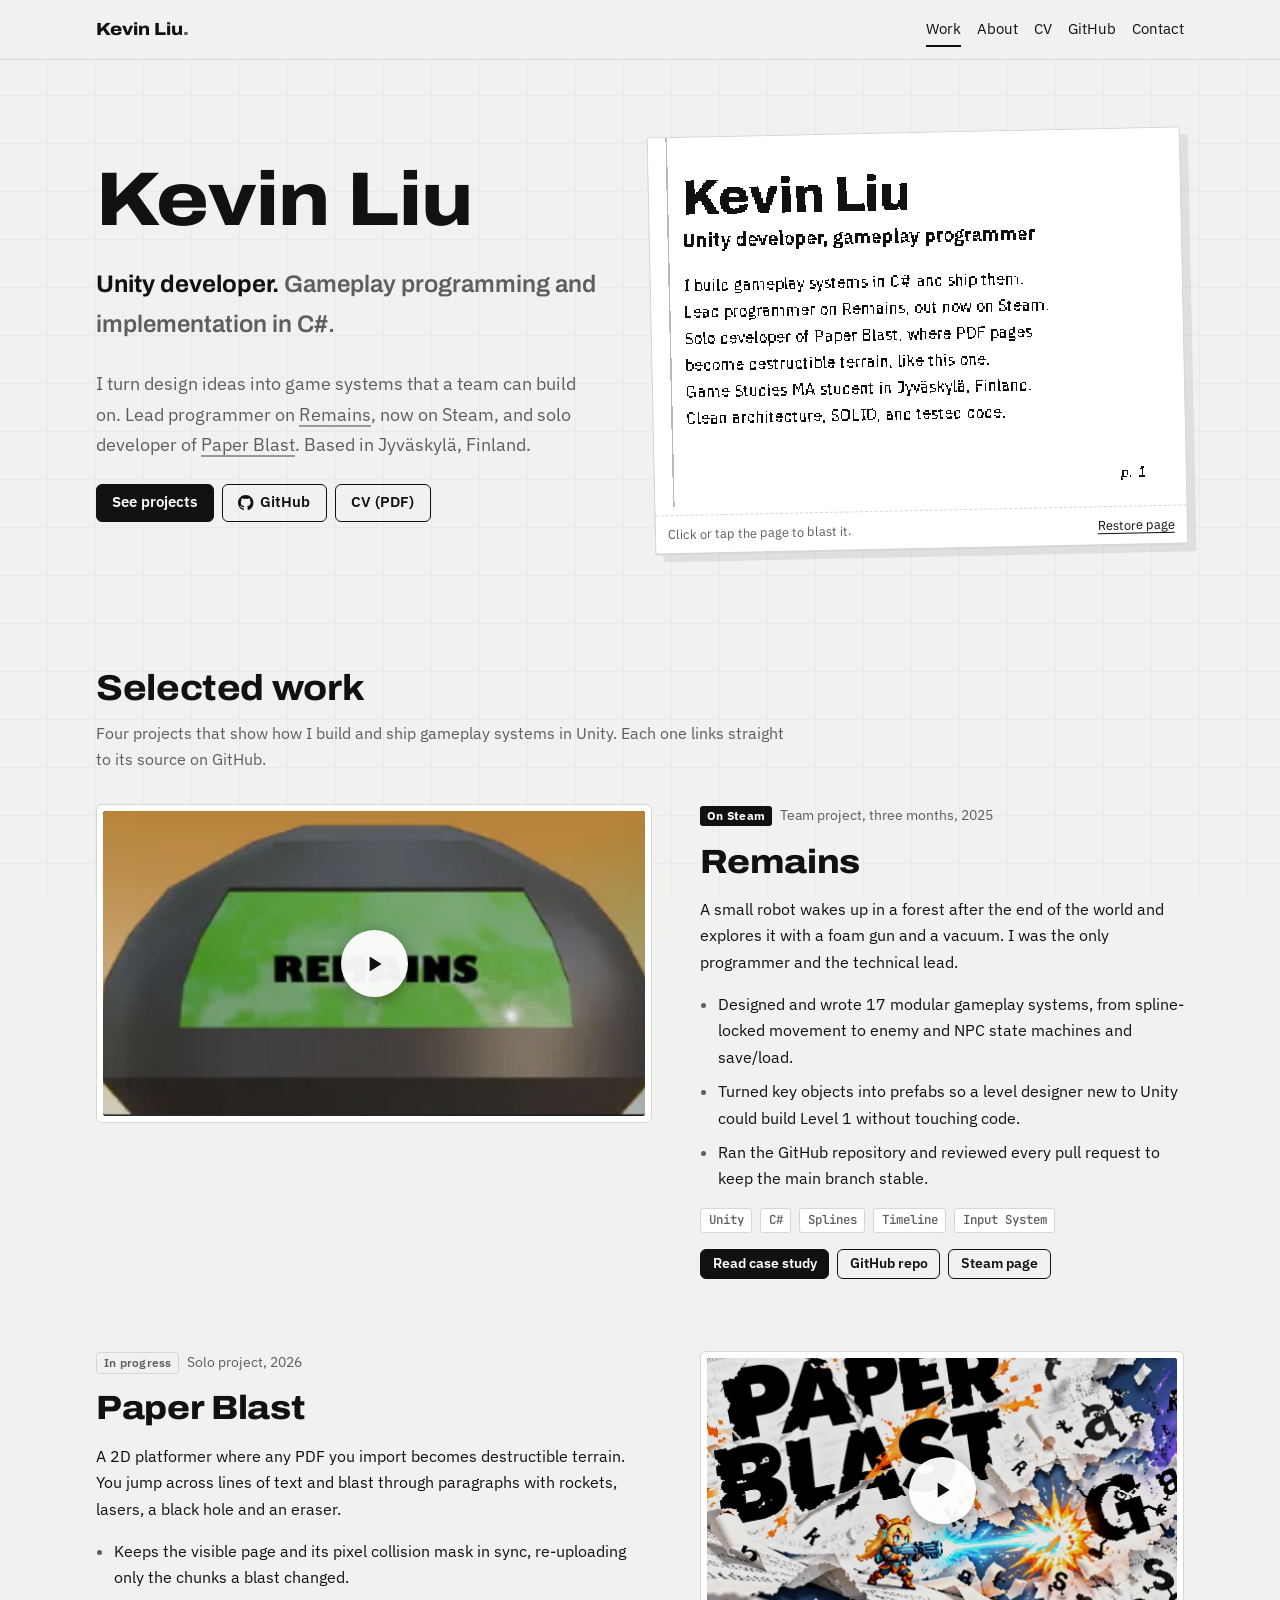
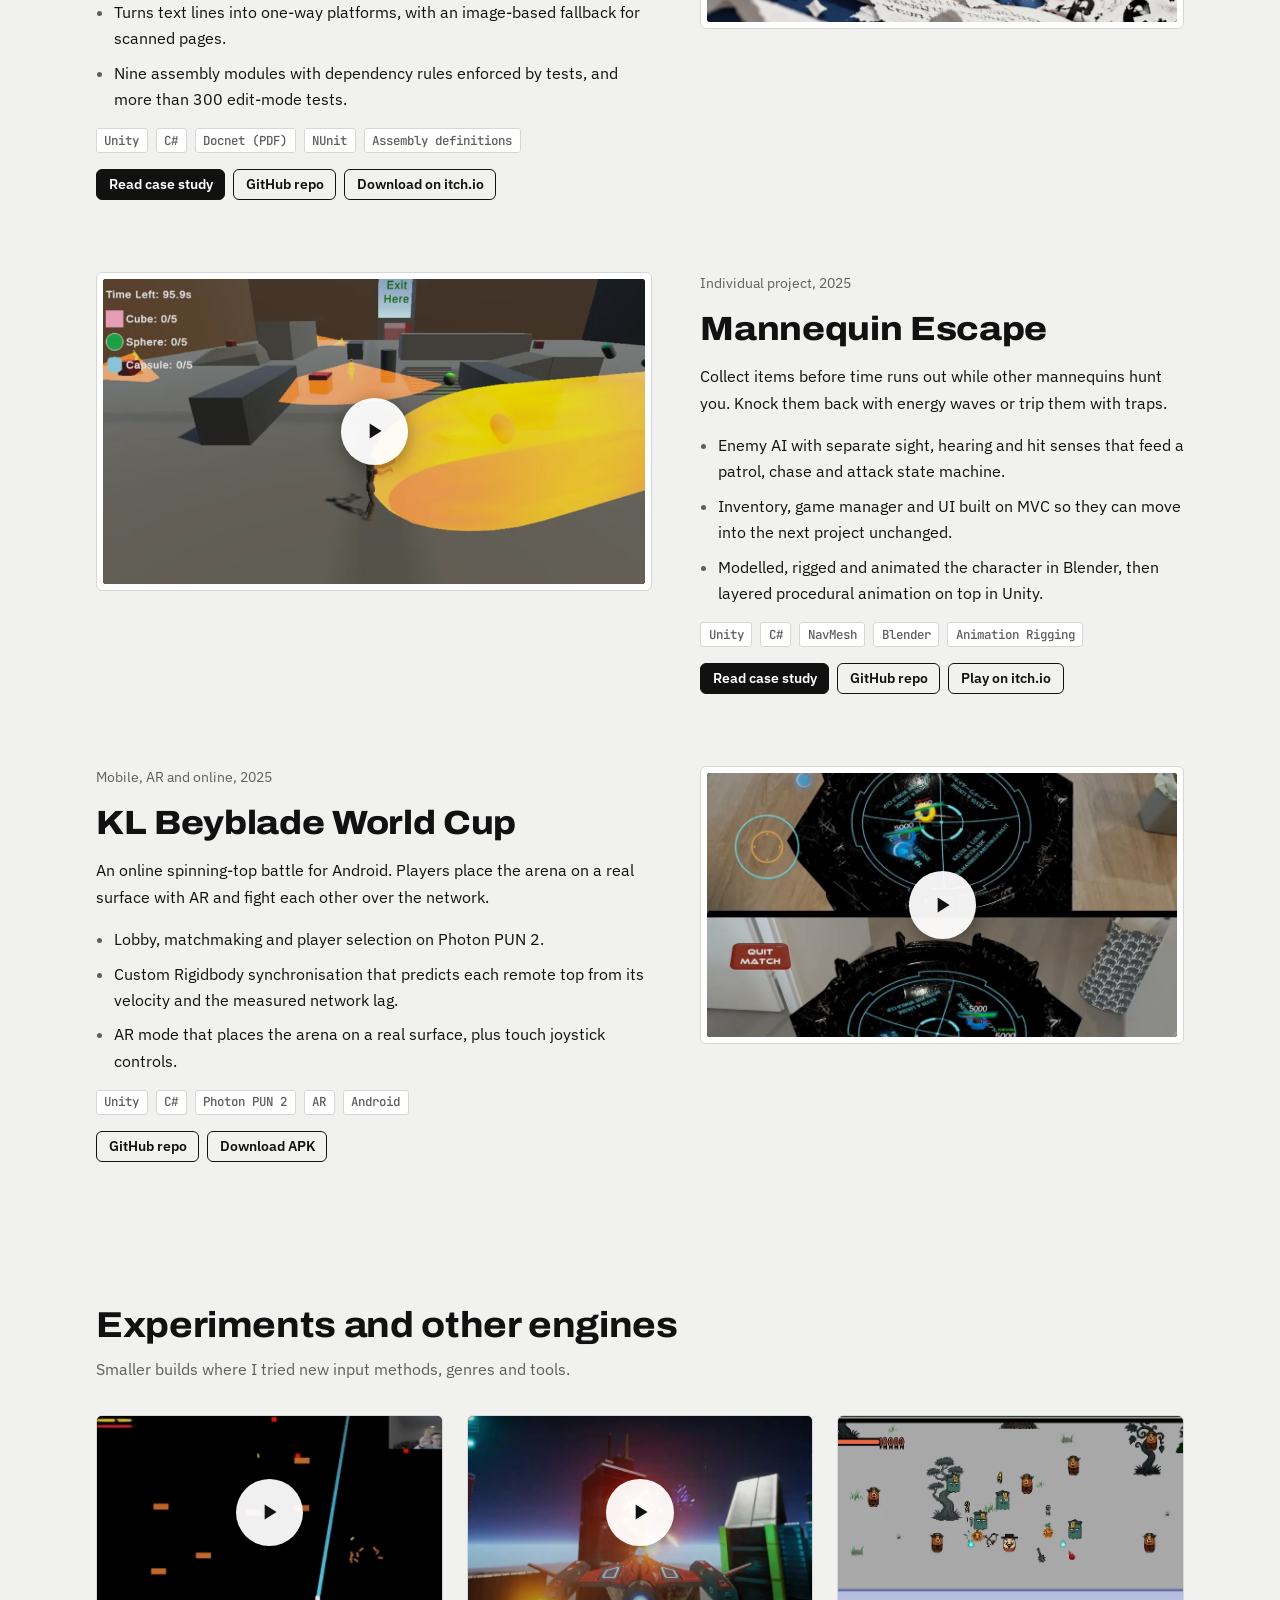
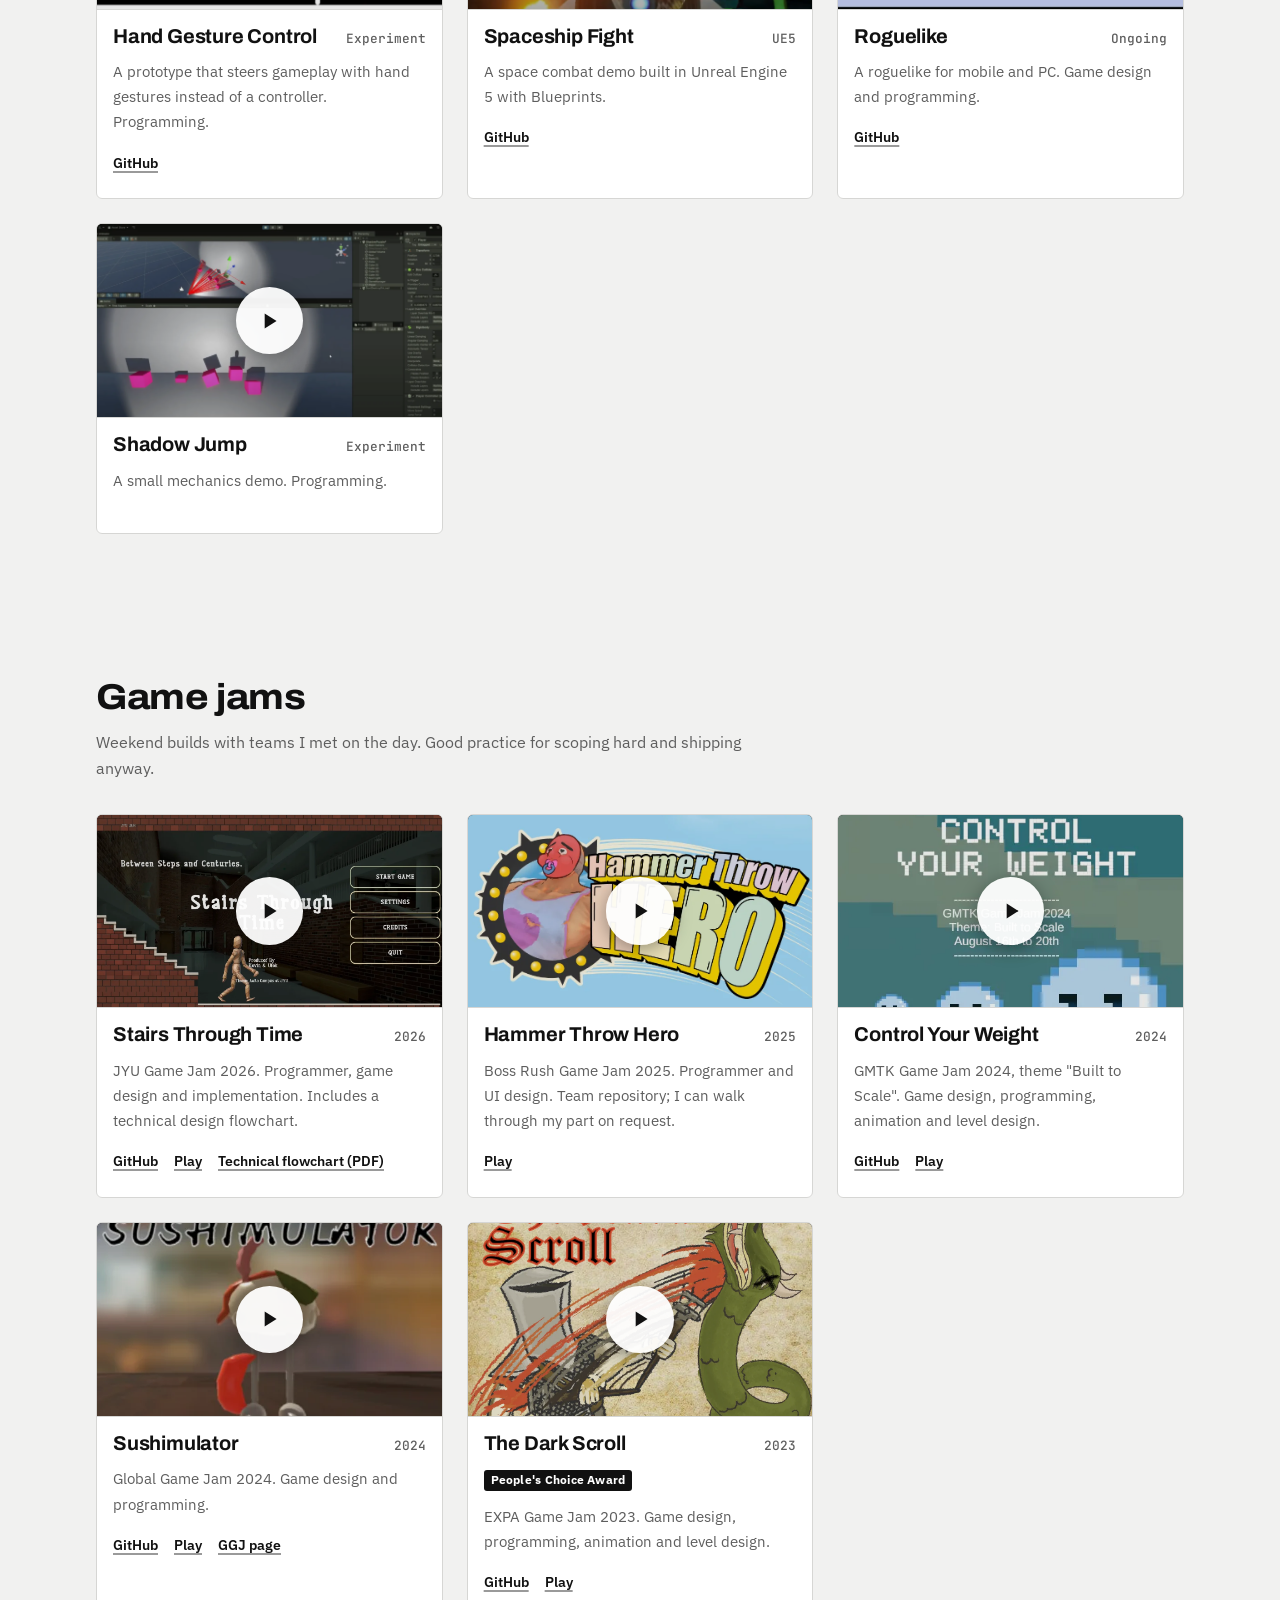
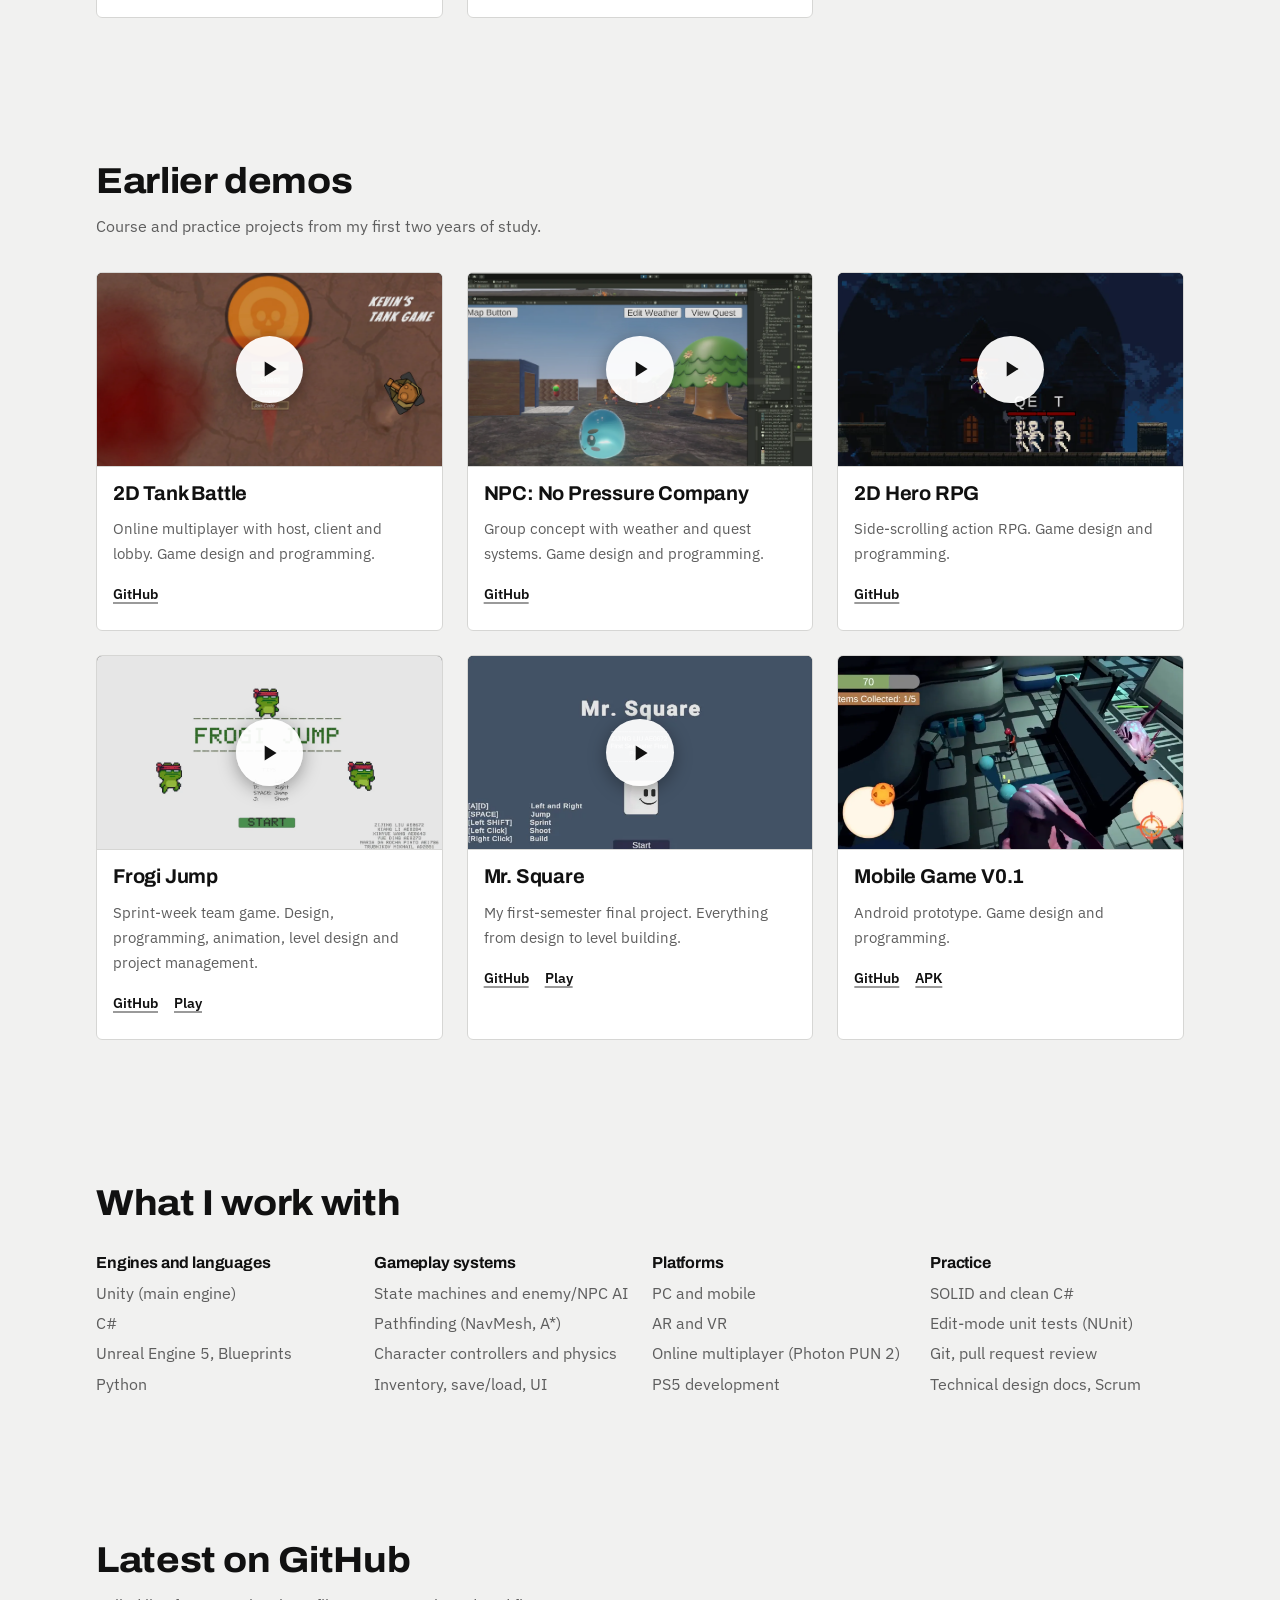
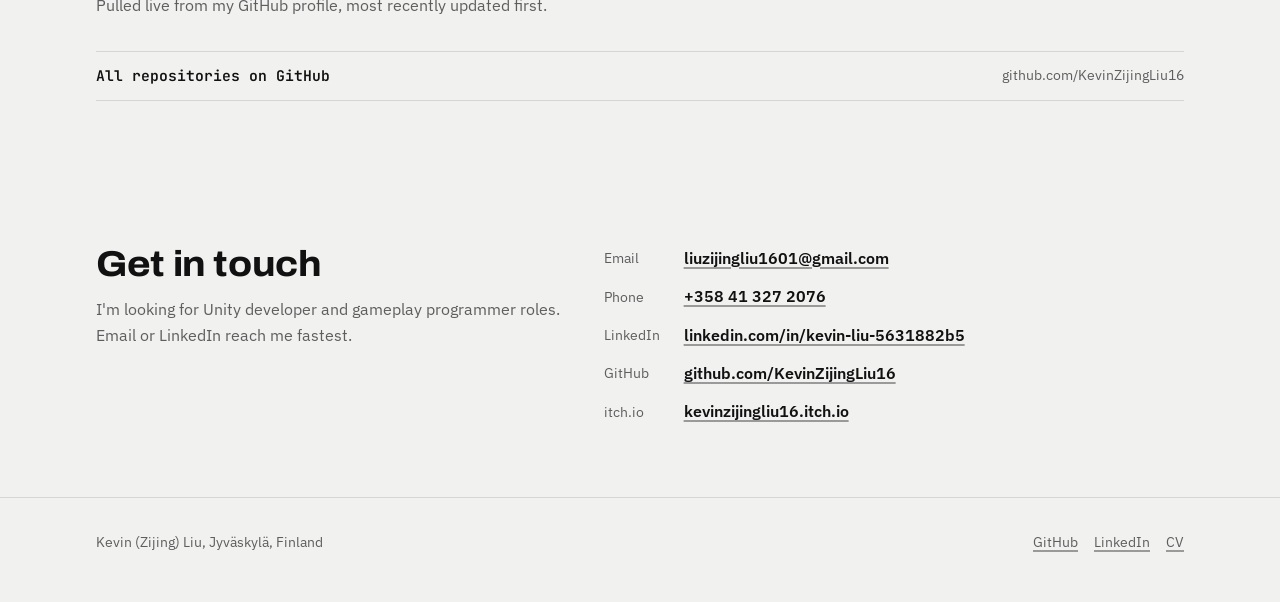
==== commit c45aeb86: "Add Stairs Through Time technical flowchart" ====
--- a/index.html
+++ b/index.html
@@ -191,7 +191,7 @@
           <div class="card-body">
             <div class="title-row"><h3>Stairs Through Time</h3><span class="year">2026</span></div>
             <p>JYU Game Jam 2026. Programmer, game design and implementation. Includes a technical design flowchart.</p>
-            <div class="links"><a href="https://github.com/KevinZijingLiu16/JYU_GameJam_Stairs" target="_blank" rel="noopener">GitHub</a><a href="https://kevinzijingliu16.itch.io/stairs-through-time" target="_blank" rel="noopener">Play</a><a href="https://drive.google.com/file/d/11wpL58JyYJrIfrfbE7PN4JW4fR7panIl/view?usp=sharing" target="_blank" rel="noopener">Flowchart</a></div>
+            <div class="links"><a href="https://github.com/KevinZijingLiu16/JYU_GameJam_Stairs" target="_blank" rel="noopener">GitHub</a><a href="https://kevinzijingliu16.itch.io/stairs-through-time" target="_blank" rel="noopener">Play</a><a href="assets/docs/stairs-through-time-tech-design.pdf" target="_blank" rel="noopener">Technical flowchart (PDF)</a></div>
           </div>
         </article>
         <article class="card">
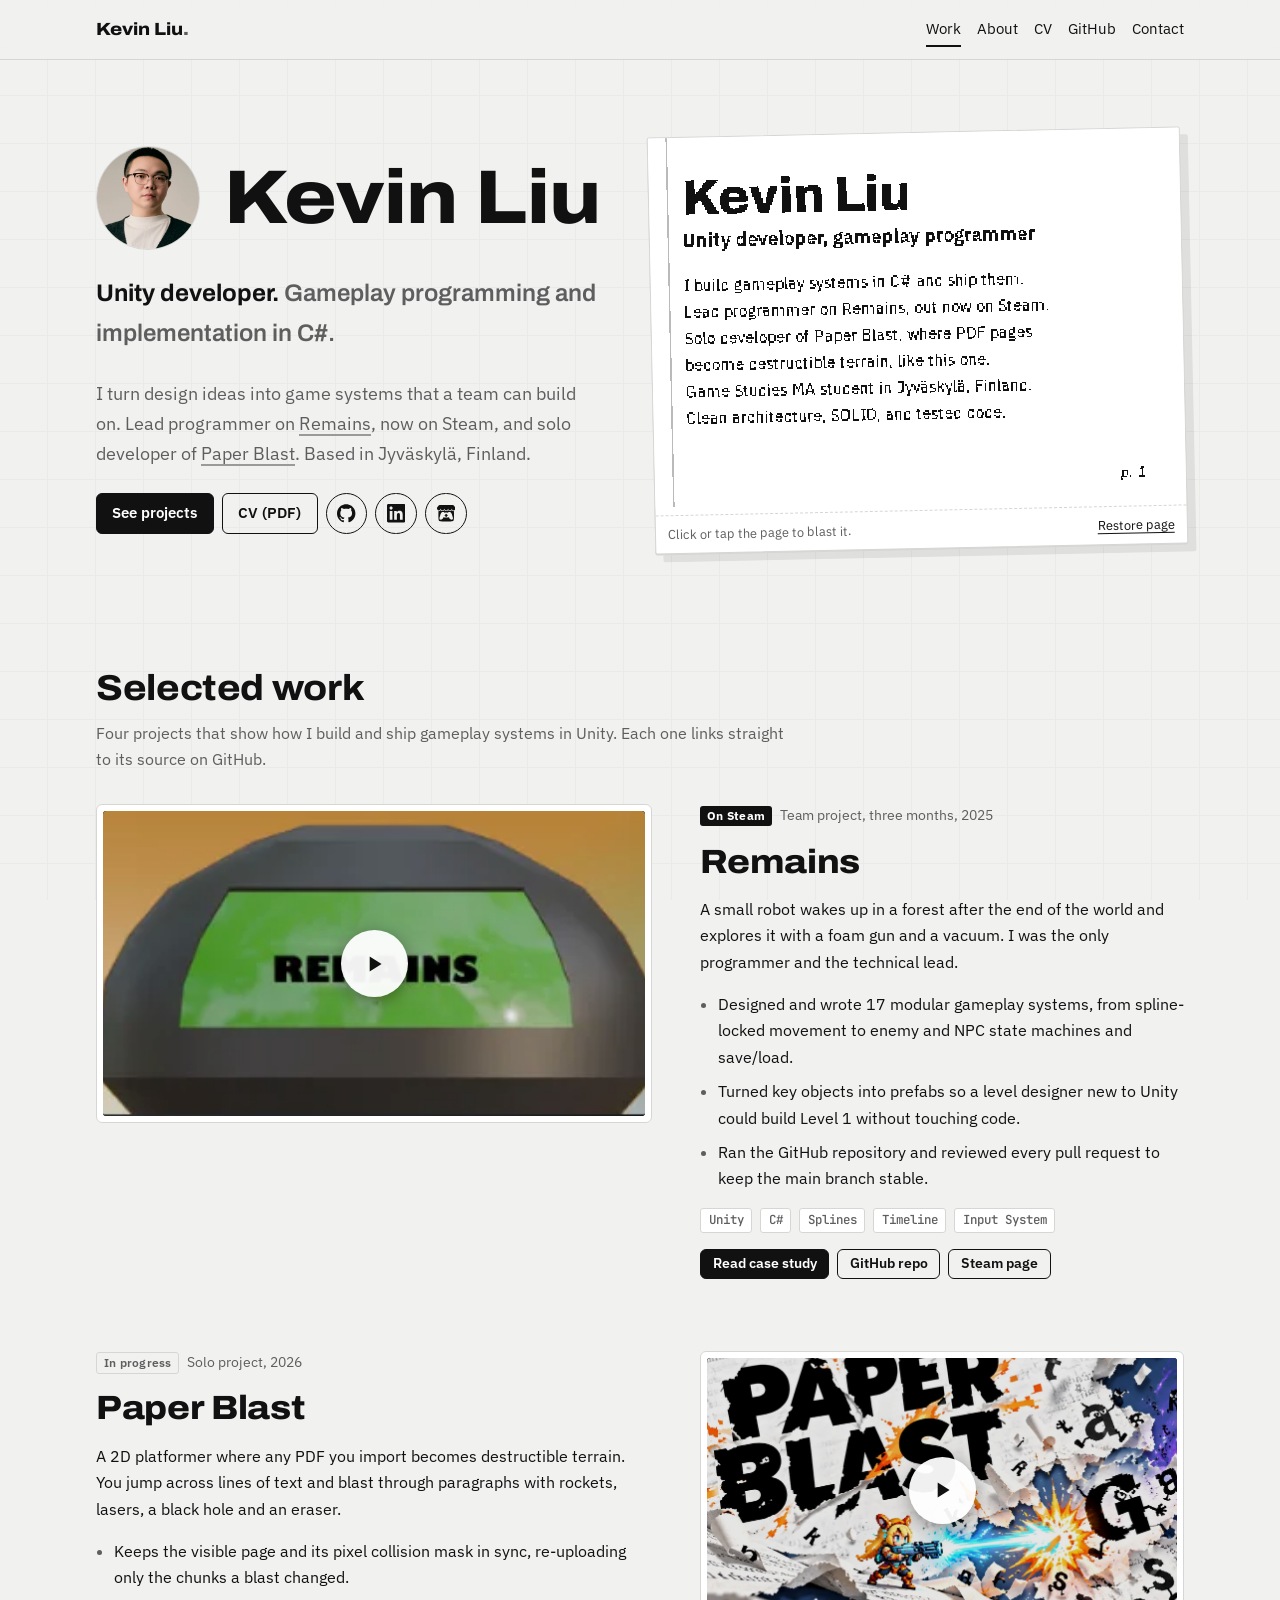
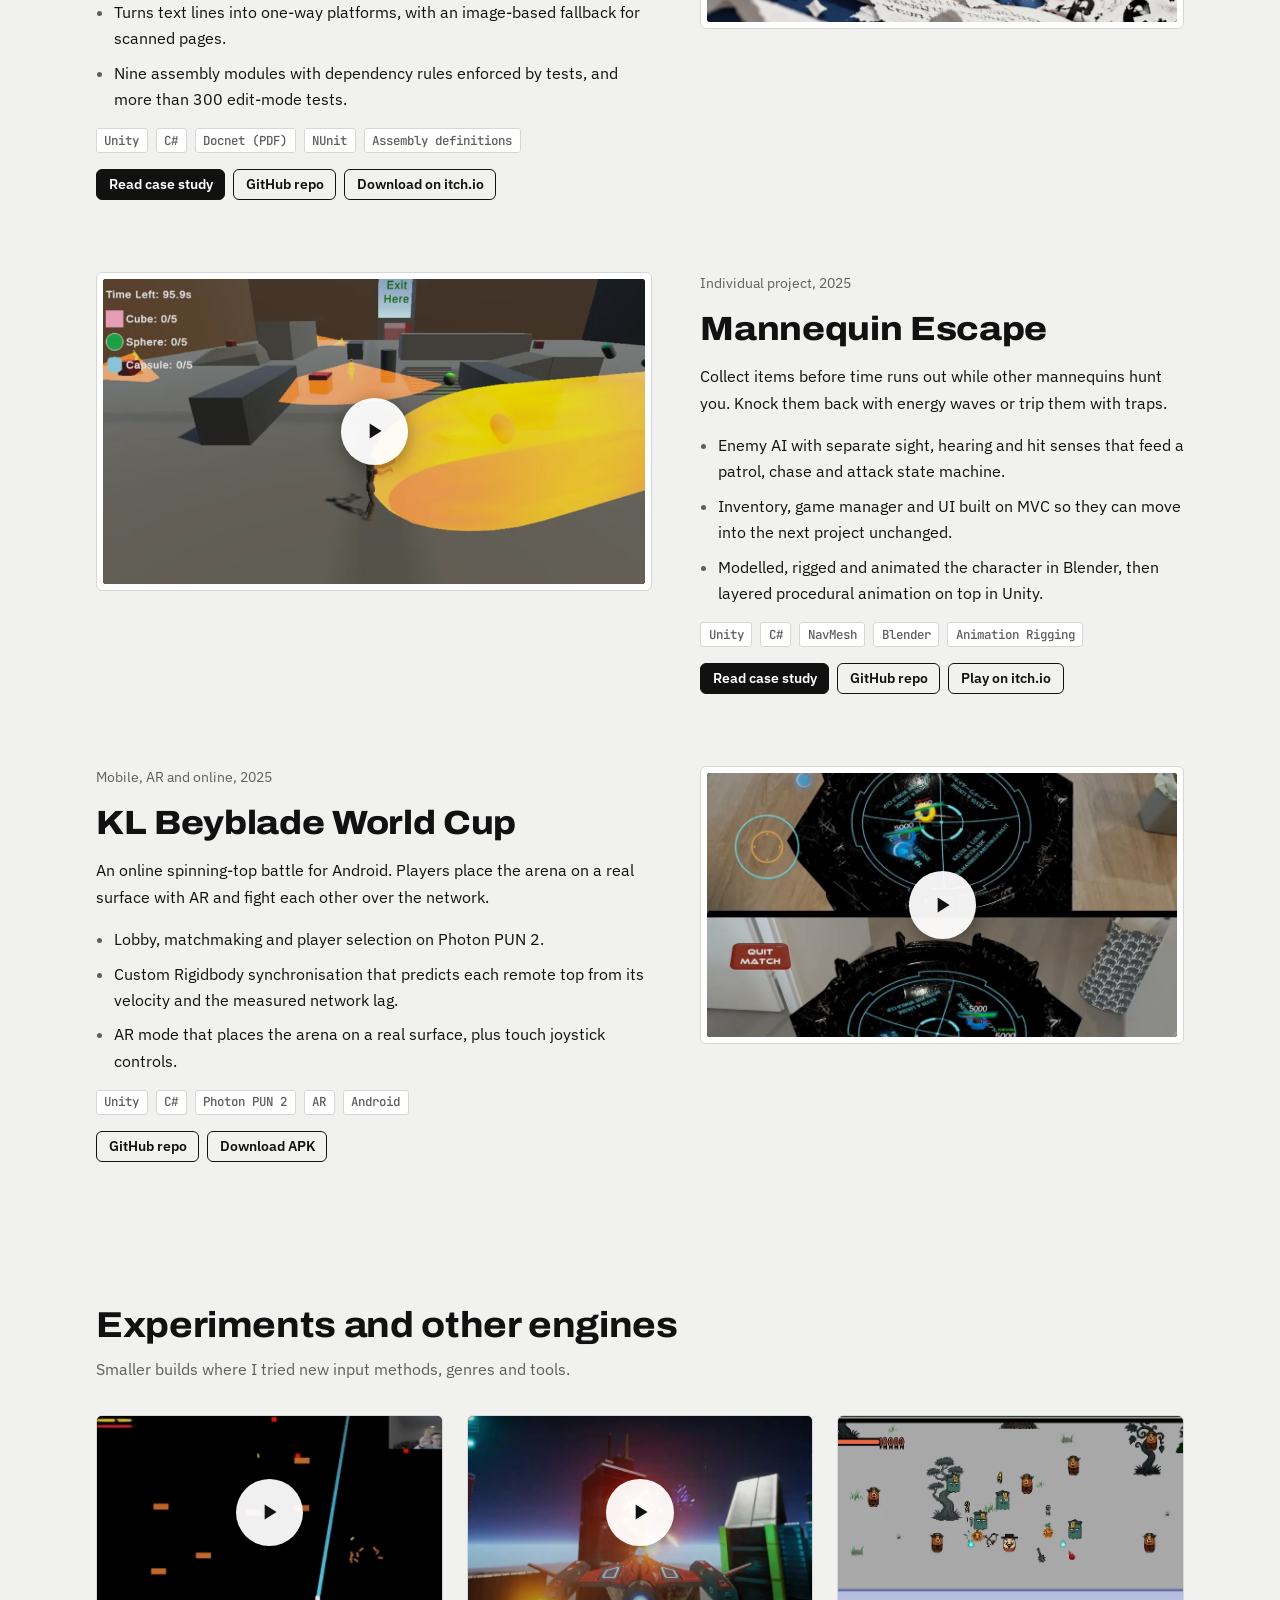
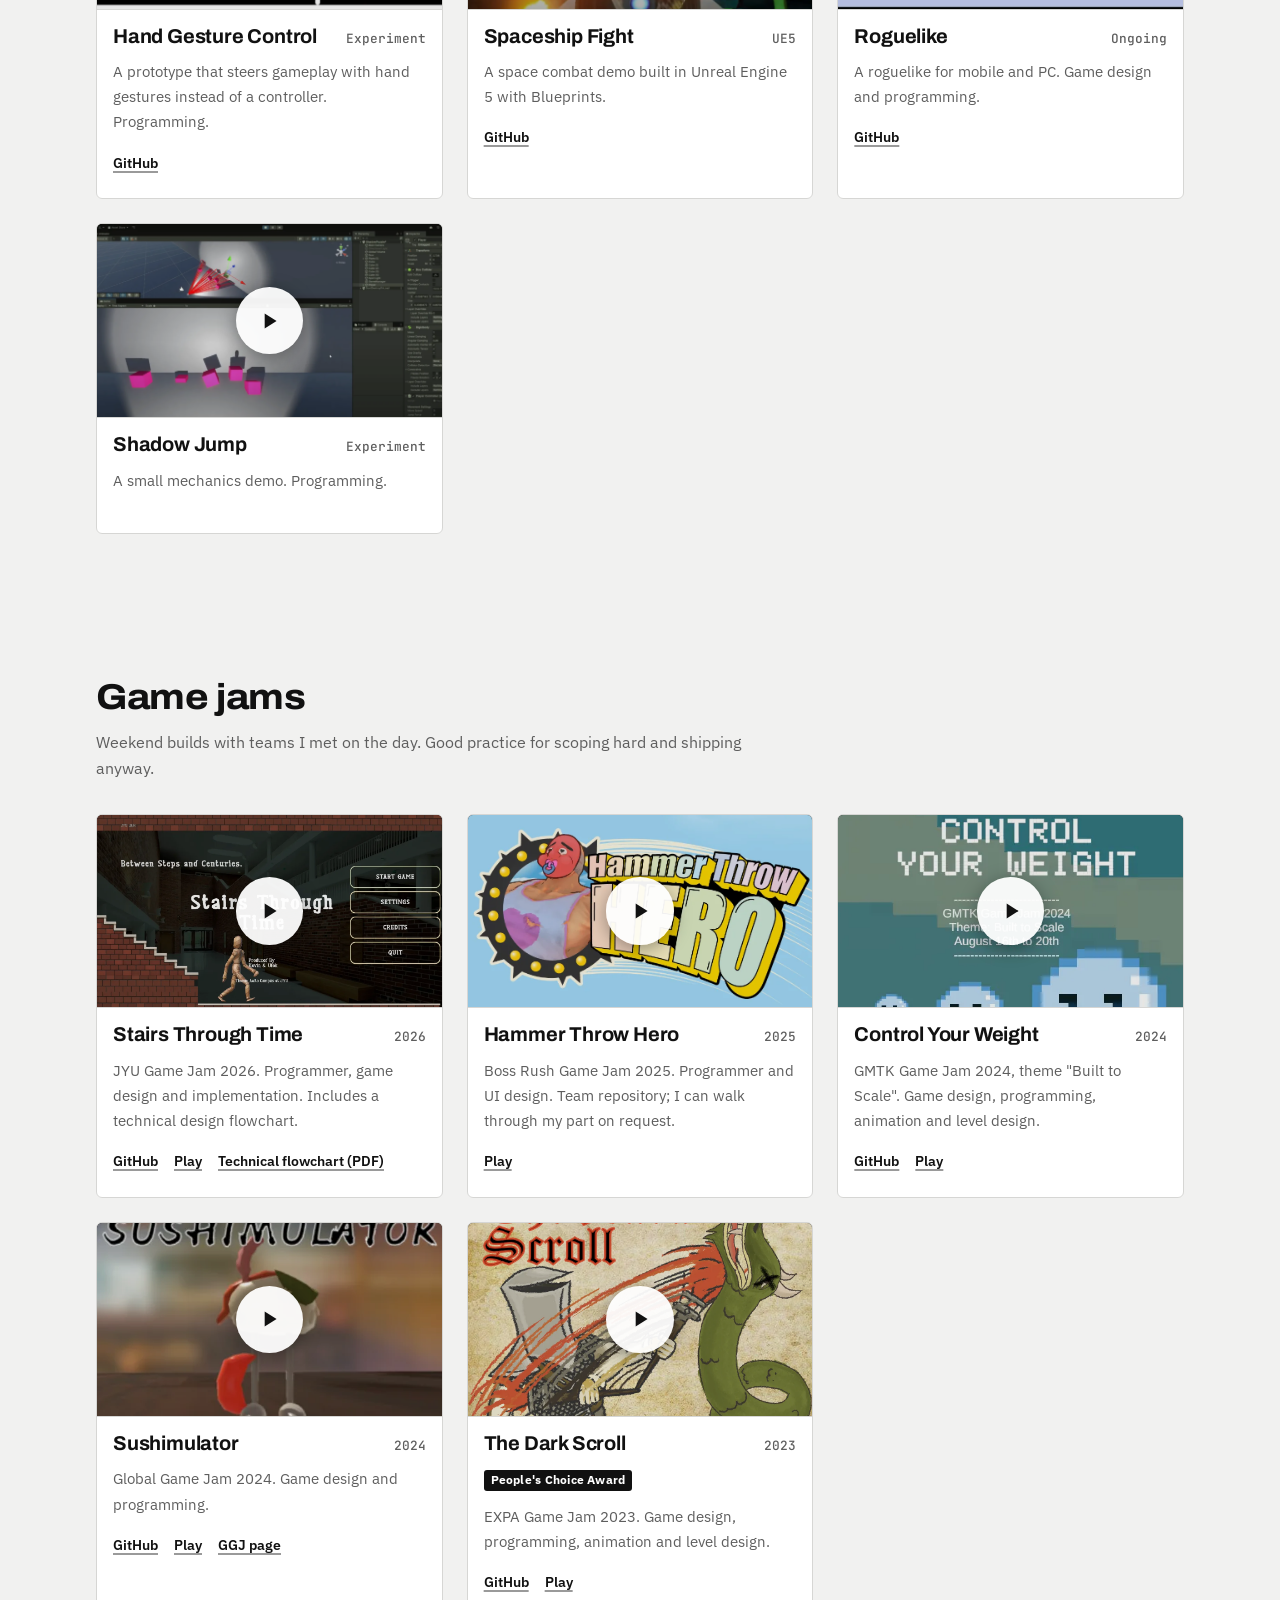
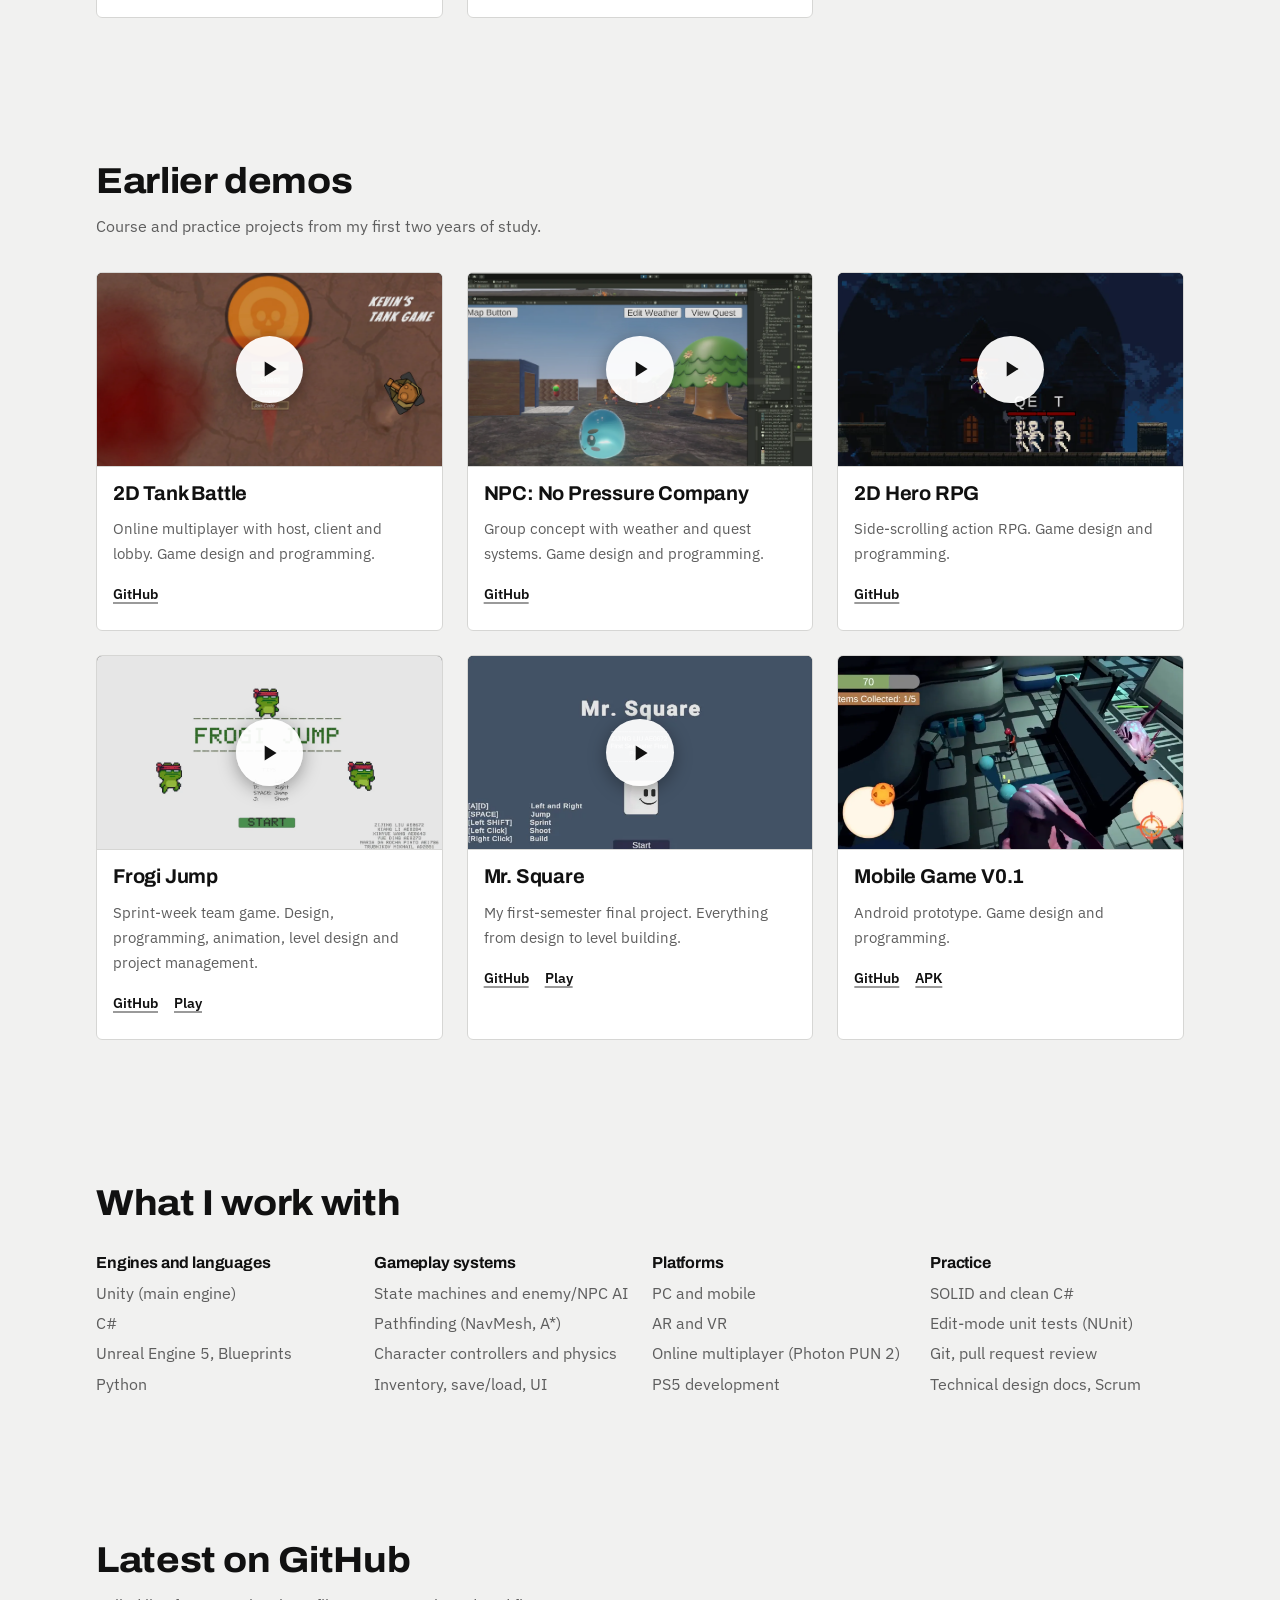
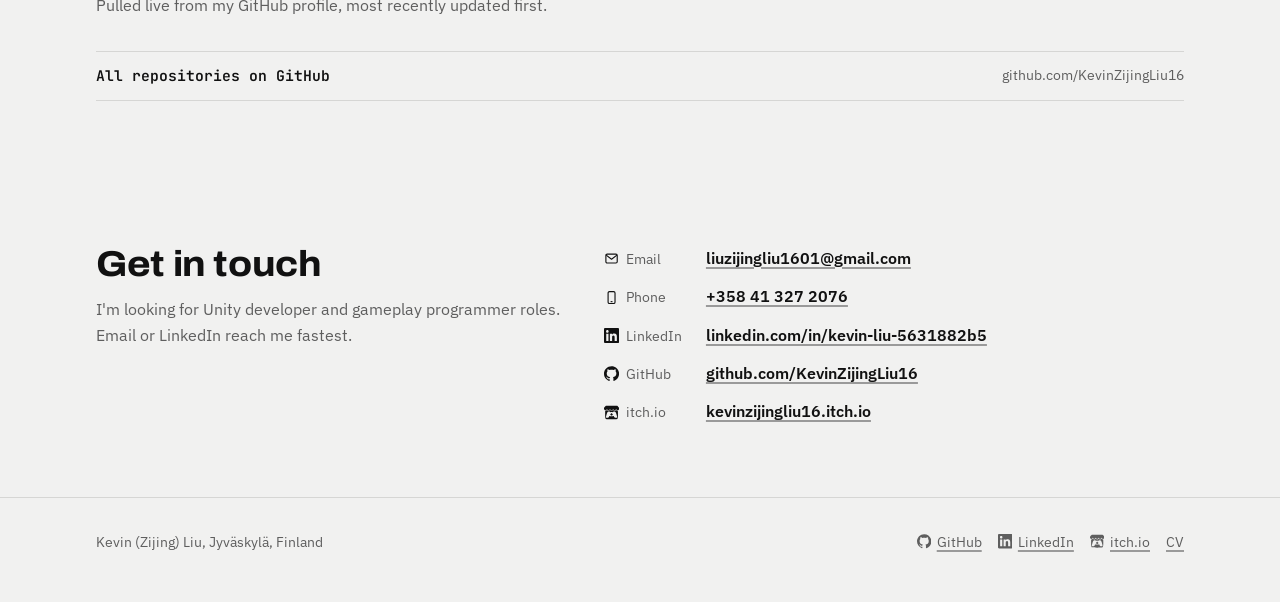
==== commit 5953abe3: "Add profile photo and GitHub, LinkedIn, itch.io icons" ====
--- a/index.html
+++ b/index.html
@@ -30,13 +30,13 @@
   <div class="hero">
     <div class="wrap">
       <div class="hero-text">
-        <h1>Kevin Liu</h1>
+        <div class="id-row"><img class="avatar" src="assets/img/avatar.webp" alt="Portrait of Kevin Liu" width="320" height="320"><h1>Kevin Liu</h1></div>
         <p class="role"><strong>Unity developer.</strong> Gameplay programming and implementation in C#.</p>
         <p class="lede">I turn design ideas into game systems that a team can build on. Lead programmer on <a href="projects/remains.html">Remains</a>, now on Steam, and solo developer of <a href="projects/paper-blast.html">Paper Blast</a>. Based in Jyväskylä, Finland.</p>
         <div class="btns">
           <a class="btn primary" href="#work">See projects</a>
-          <a class="btn" href="https://github.com/KevinZijingLiu16" target="_blank" rel="noopener"><svg viewBox="0 0 16 16" aria-hidden="true" fill="currentColor"><path d="M8 0C3.58 0 0 3.58 0 8c0 3.54 2.29 6.53 5.47 7.59.4.07.55-.17.55-.38 0-.19-.01-.82-.01-1.49-2.01.37-2.53-.49-2.69-.94-.09-.23-.48-.94-.82-1.13-.28-.15-.68-.52-.01-.53.63-.01 1.08.58 1.23.82.72 1.21 1.87.87 2.33.66.07-.52.28-.87.51-1.07-1.78-.2-3.64-.89-3.64-3.95 0-.87.31-1.59.82-2.15-.08-.2-.36-1.02.08-2.12 0 0 .67-.21 2.2.82.64-.18 1.32-.27 2-.27.68 0 1.36.09 2 .27 1.53-1.04 2.2-.82 2.2-.82.44 1.1.16 1.92.08 2.12.51.56.82 1.27.82 2.15 0 3.07-1.87 3.75-3.65 3.95.29.25.54.73.54 1.48 0 1.07-.01 1.93-.01 2.2 0 .21.15.46.55.38A8.013 8.013 0 0016 8c0-4.42-3.58-8-8-8z"/></svg>GitHub</a>
           <a class="btn" href="assets/docs/zijing-liu-cv.pdf" target="_blank" rel="noopener">CV (PDF)</a>
+          <div class="social" aria-label="Profiles"><a class="icon-btn" href="https://github.com/KevinZijingLiu16" target="_blank" rel="noopener" aria-label="GitHub" title="GitHub"><svg viewBox="0 0 24 24" aria-hidden="true" fill="currentColor"><path d="M12 .297c-6.63 0-12 5.373-12 12 0 5.303 3.438 9.8 8.205 11.385.6.113.82-.258.82-.577 0-.285-.01-1.04-.015-2.04-3.338.724-4.042-1.61-4.042-1.61C4.422 18.07 3.633 17.7 3.633 17.7c-1.087-.744.084-.729.084-.729 1.205.084 1.838 1.236 1.838 1.236 1.07 1.835 2.809 1.305 3.495.998.108-.776.417-1.305.76-1.605-2.665-.3-5.466-1.332-5.466-5.93 0-1.31.465-2.38 1.235-3.22-.135-.303-.54-1.523.105-3.176 0 0 1.005-.322 3.3 1.23.96-.267 1.98-.399 3-.405 1.02.006 2.04.138 3 .405 2.28-1.552 3.285-1.23 3.285-1.23.645 1.653.24 2.873.12 3.176.765.84 1.23 1.91 1.23 3.22 0 4.61-2.805 5.625-5.475 5.92.42.36.81 1.096.81 2.22 0 1.606-.015 2.896-.015 3.286 0 .315.21.69.825.57C20.565 22.092 24 17.592 24 12.297c0-6.627-5.373-12-12-12"/></svg></a><a class="icon-btn" href="https://www.linkedin.com/in/kevin-liu-5631882b5/" target="_blank" rel="noopener" aria-label="LinkedIn" title="LinkedIn"><svg viewBox="0 0 24 24" aria-hidden="true" fill="currentColor"><path d="M20.447 20.452h-3.554v-5.569c0-1.328-.027-3.037-1.852-3.037-1.853 0-2.136 1.445-2.136 2.939v5.667H9.351V9h3.414v1.561h.046c.477-.9 1.637-1.85 3.37-1.85 3.601 0 4.267 2.37 4.267 5.455v6.286zM5.337 7.433c-1.144 0-2.063-.926-2.063-2.065 0-1.138.92-2.063 2.063-2.063 1.14 0 2.064.925 2.064 2.063 0 1.139-.925 2.065-2.064 2.065zm1.782 13.019H3.555V9h3.564v11.452zM22.225 0H1.771C.792 0 0 .774 0 1.729v20.542C0 23.227.792 24 1.771 24h20.451C23.2 24 24 23.227 24 22.271V1.729C24 .774 23.2 0 22.222 0h.003z"/></svg></a><a class="icon-btn" href="https://kevinzijingliu16.itch.io/" target="_blank" rel="noopener" aria-label="itch.io" title="itch.io"><svg viewBox="0 0 24 24" aria-hidden="true" fill="currentColor"><path d="M3.13 1.338C2.08 1.96.02 4.328 0 4.95v1.03c0 1.303 1.22 2.45 2.325 2.45 1.33 0 2.436-1.102 2.436-2.41 0 1.308 1.07 2.41 2.4 2.41 1.328 0 2.362-1.102 2.362-2.41 0 1.308 1.137 2.41 2.466 2.41h.024c1.33 0 2.466-1.102 2.466-2.41 0 1.308 1.034 2.41 2.363 2.41 1.33 0 2.4-1.102 2.4-2.41 0 1.308 1.106 2.41 2.435 2.41C22.78 8.43 24 7.282 24 5.98V4.95c-.02-.62-2.082-2.99-3.13-3.612-3.253-.114-5.508-.134-8.87-.133-3.362 0-7.945.053-8.87.133zm6.376 6.477a2.74 2.74 0 0 1-.468.602c-.5.49-1.19.795-1.947.795a2.786 2.786 0 0 1-1.95-.795c-.182-.178-.32-.37-.446-.59-.127.222-.303.412-.486.59a2.788 2.788 0 0 1-1.95.795c-.092 0-.187-.025-.264-.052-.107 1.113-.152 2.176-.168 2.95v.005l-.006 1.167c.02 2.334-.23 7.564 1.03 8.85 1.952.454 5.545.662 9.15.663 3.605 0 7.198-.21 9.15-.664 1.26-1.284 1.01-6.514 1.03-8.848l-.006-1.167v-.004c-.016-.775-.06-1.838-.168-2.95-.077.026-.172.052-.263.052a2.788 2.788 0 0 1-1.95-.795c-.184-.178-.36-.368-.486-.59-.127.22-.265.412-.447.59a2.786 2.786 0 0 1-1.95.794c-.76 0-1.446-.303-1.948-.793a2.74 2.74 0 0 1-.468-.602 2.738 2.738 0 0 1-.463.602 2.787 2.787 0 0 1-1.95.794h-.16a2.787 2.787 0 0 1-1.95-.793 2.738 2.738 0 0 1-.464-.602zm-2.004 2.59v.002c.795.002 1.5 0 2.373.953.687-.072 1.406-.108 2.125-.107.72 0 1.438.035 2.125.107.873-.953 1.578-.95 2.372-.953.376 0 1.876 0 2.92 2.934l1.123 4.028c.832 2.995-.266 3.068-1.636 3.07-2.03-.075-3.156-1.55-3.156-3.025-1.124.184-2.436.276-3.748.277-1.312 0-2.624-.093-3.748-.277 0 1.475-1.125 2.95-3.156 3.026-1.37-.004-2.468-.077-1.636-3.072l1.122-4.027c1.045-2.934 2.545-2.934 2.92-2.934zM12 12.714c-.002.002-2.14 1.964-2.523 2.662l1.4-.056v1.22c0 .056.56.033 1.123.007.562.026 1.124.05 1.124-.008v-1.22l1.4.055C14.138 14.677 12 12.713 12 12.713z"/></svg></a></div>
         </div>
       </div>
       <figure class="blast">
@@ -321,11 +321,11 @@
         <p class="muted">I'm looking for Unity developer and gameplay programmer roles. Email or LinkedIn reach me fastest.</p>
       </div>
       <dl>
-        <dt>Email</dt><dd><a href="mailto:liuzijingliu1601@gmail.com">liuzijingliu1601@gmail.com</a></dd>
-        <dt>Phone</dt><dd><a href="tel:+358413272076">+358 41 327 2076</a></dd>
-        <dt>LinkedIn</dt><dd><a href="https://www.linkedin.com/in/kevin-liu-5631882b5/" target="_blank" rel="noopener">linkedin.com/in/kevin-liu-5631882b5</a></dd>
-        <dt>GitHub</dt><dd><a href="https://github.com/KevinZijingLiu16" target="_blank" rel="noopener">github.com/KevinZijingLiu16</a></dd>
-        <dt>itch.io</dt><dd><a href="https://kevinzijingliu16.itch.io/" target="_blank" rel="noopener">kevinzijingliu16.itch.io</a></dd>
+        <dt><svg viewBox="0 0 24 24" aria-hidden="true" fill="none" stroke="currentColor" stroke-width="1.8" stroke-linejoin="round"><rect x="3" y="5" width="18" height="14" rx="2"/><path d="M3.5 6.5 12 13l8.5-6.5"/></svg>Email</dt><dd><a href="mailto:liuzijingliu1601@gmail.com">liuzijingliu1601@gmail.com</a></dd>
+        <dt><svg viewBox="0 0 24 24" aria-hidden="true" fill="none" stroke="currentColor" stroke-width="1.8" stroke-linejoin="round"><rect x="6.5" y="2.5" width="11" height="19" rx="2.2"/><path d="M10.5 18.5h3"/></svg>Phone</dt><dd><a href="tel:+358413272076">+358 41 327 2076</a></dd>
+        <dt><svg viewBox="0 0 24 24" aria-hidden="true" fill="currentColor"><path d="M20.447 20.452h-3.554v-5.569c0-1.328-.027-3.037-1.852-3.037-1.853 0-2.136 1.445-2.136 2.939v5.667H9.351V9h3.414v1.561h.046c.477-.9 1.637-1.85 3.37-1.85 3.601 0 4.267 2.37 4.267 5.455v6.286zM5.337 7.433c-1.144 0-2.063-.926-2.063-2.065 0-1.138.92-2.063 2.063-2.063 1.14 0 2.064.925 2.064 2.063 0 1.139-.925 2.065-2.064 2.065zm1.782 13.019H3.555V9h3.564v11.452zM22.225 0H1.771C.792 0 0 .774 0 1.729v20.542C0 23.227.792 24 1.771 24h20.451C23.2 24 24 23.227 24 22.271V1.729C24 .774 23.2 0 22.222 0h.003z"/></svg>LinkedIn</dt><dd><a href="https://www.linkedin.com/in/kevin-liu-5631882b5/" target="_blank" rel="noopener">linkedin.com/in/kevin-liu-5631882b5</a></dd>
+        <dt><svg viewBox="0 0 24 24" aria-hidden="true" fill="currentColor"><path d="M12 .297c-6.63 0-12 5.373-12 12 0 5.303 3.438 9.8 8.205 11.385.6.113.82-.258.82-.577 0-.285-.01-1.04-.015-2.04-3.338.724-4.042-1.61-4.042-1.61C4.422 18.07 3.633 17.7 3.633 17.7c-1.087-.744.084-.729.084-.729 1.205.084 1.838 1.236 1.838 1.236 1.07 1.835 2.809 1.305 3.495.998.108-.776.417-1.305.76-1.605-2.665-.3-5.466-1.332-5.466-5.93 0-1.31.465-2.38 1.235-3.22-.135-.303-.54-1.523.105-3.176 0 0 1.005-.322 3.3 1.23.96-.267 1.98-.399 3-.405 1.02.006 2.04.138 3 .405 2.28-1.552 3.285-1.23 3.285-1.23.645 1.653.24 2.873.12 3.176.765.84 1.23 1.91 1.23 3.22 0 4.61-2.805 5.625-5.475 5.92.42.36.81 1.096.81 2.22 0 1.606-.015 2.896-.015 3.286 0 .315.21.69.825.57C20.565 22.092 24 17.592 24 12.297c0-6.627-5.373-12-12-12"/></svg>GitHub</dt><dd><a href="https://github.com/KevinZijingLiu16" target="_blank" rel="noopener">github.com/KevinZijingLiu16</a></dd>
+        <dt><svg viewBox="0 0 24 24" aria-hidden="true" fill="currentColor"><path d="M3.13 1.338C2.08 1.96.02 4.328 0 4.95v1.03c0 1.303 1.22 2.45 2.325 2.45 1.33 0 2.436-1.102 2.436-2.41 0 1.308 1.07 2.41 2.4 2.41 1.328 0 2.362-1.102 2.362-2.41 0 1.308 1.137 2.41 2.466 2.41h.024c1.33 0 2.466-1.102 2.466-2.41 0 1.308 1.034 2.41 2.363 2.41 1.33 0 2.4-1.102 2.4-2.41 0 1.308 1.106 2.41 2.435 2.41C22.78 8.43 24 7.282 24 5.98V4.95c-.02-.62-2.082-2.99-3.13-3.612-3.253-.114-5.508-.134-8.87-.133-3.362 0-7.945.053-8.87.133zm6.376 6.477a2.74 2.74 0 0 1-.468.602c-.5.49-1.19.795-1.947.795a2.786 2.786 0 0 1-1.95-.795c-.182-.178-.32-.37-.446-.59-.127.222-.303.412-.486.59a2.788 2.788 0 0 1-1.95.795c-.092 0-.187-.025-.264-.052-.107 1.113-.152 2.176-.168 2.95v.005l-.006 1.167c.02 2.334-.23 7.564 1.03 8.85 1.952.454 5.545.662 9.15.663 3.605 0 7.198-.21 9.15-.664 1.26-1.284 1.01-6.514 1.03-8.848l-.006-1.167v-.004c-.016-.775-.06-1.838-.168-2.95-.077.026-.172.052-.263.052a2.788 2.788 0 0 1-1.95-.795c-.184-.178-.36-.368-.486-.59-.127.22-.265.412-.447.59a2.786 2.786 0 0 1-1.95.794c-.76 0-1.446-.303-1.948-.793a2.74 2.74 0 0 1-.468-.602 2.738 2.738 0 0 1-.463.602 2.787 2.787 0 0 1-1.95.794h-.16a2.787 2.787 0 0 1-1.95-.793 2.738 2.738 0 0 1-.464-.602zm-2.004 2.59v.002c.795.002 1.5 0 2.373.953.687-.072 1.406-.108 2.125-.107.72 0 1.438.035 2.125.107.873-.953 1.578-.95 2.372-.953.376 0 1.876 0 2.92 2.934l1.123 4.028c.832 2.995-.266 3.068-1.636 3.07-2.03-.075-3.156-1.55-3.156-3.025-1.124.184-2.436.276-3.748.277-1.312 0-2.624-.093-3.748-.277 0 1.475-1.125 2.95-3.156 3.026-1.37-.004-2.468-.077-1.636-3.072l1.122-4.027c1.045-2.934 2.545-2.934 2.92-2.934zM12 12.714c-.002.002-2.14 1.964-2.523 2.662l1.4-.056v1.22c0 .056.56.033 1.123.007.562.026 1.124.05 1.124-.008v-1.22l1.4.055C14.138 14.677 12 12.713 12 12.713z"/></svg>itch.io</dt><dd><a href="https://kevinzijingliu16.itch.io/" target="_blank" rel="noopener">kevinzijingliu16.itch.io</a></dd>
       </dl>
     </div>
   </section>
@@ -334,7 +334,7 @@
 <footer class="site-footer">
   <div class="wrap">
     <span>Kevin (Zijing) Liu, Jyväskylä, Finland</span>
-    <nav aria-label="Footer"><a href="https://github.com/KevinZijingLiu16" target="_blank" rel="noopener">GitHub</a><a href="https://www.linkedin.com/in/kevin-liu-5631882b5/" target="_blank" rel="noopener">LinkedIn</a><a href="assets/docs/zijing-liu-cv.pdf" target="_blank" rel="noopener">CV</a></nav>
+    <nav aria-label="Footer"><a href="https://github.com/KevinZijingLiu16" target="_blank" rel="noopener"><svg viewBox="0 0 24 24" aria-hidden="true" fill="currentColor"><path d="M12 .297c-6.63 0-12 5.373-12 12 0 5.303 3.438 9.8 8.205 11.385.6.113.82-.258.82-.577 0-.285-.01-1.04-.015-2.04-3.338.724-4.042-1.61-4.042-1.61C4.422 18.07 3.633 17.7 3.633 17.7c-1.087-.744.084-.729.084-.729 1.205.084 1.838 1.236 1.838 1.236 1.07 1.835 2.809 1.305 3.495.998.108-.776.417-1.305.76-1.605-2.665-.3-5.466-1.332-5.466-5.93 0-1.31.465-2.38 1.235-3.22-.135-.303-.54-1.523.105-3.176 0 0 1.005-.322 3.3 1.23.96-.267 1.98-.399 3-.405 1.02.006 2.04.138 3 .405 2.28-1.552 3.285-1.23 3.285-1.23.645 1.653.24 2.873.12 3.176.765.84 1.23 1.91 1.23 3.22 0 4.61-2.805 5.625-5.475 5.92.42.36.81 1.096.81 2.22 0 1.606-.015 2.896-.015 3.286 0 .315.21.69.825.57C20.565 22.092 24 17.592 24 12.297c0-6.627-5.373-12-12-12"/></svg>GitHub</a><a href="https://www.linkedin.com/in/kevin-liu-5631882b5/" target="_blank" rel="noopener"><svg viewBox="0 0 24 24" aria-hidden="true" fill="currentColor"><path d="M20.447 20.452h-3.554v-5.569c0-1.328-.027-3.037-1.852-3.037-1.853 0-2.136 1.445-2.136 2.939v5.667H9.351V9h3.414v1.561h.046c.477-.9 1.637-1.85 3.37-1.85 3.601 0 4.267 2.37 4.267 5.455v6.286zM5.337 7.433c-1.144 0-2.063-.926-2.063-2.065 0-1.138.92-2.063 2.063-2.063 1.14 0 2.064.925 2.064 2.063 0 1.139-.925 2.065-2.064 2.065zm1.782 13.019H3.555V9h3.564v11.452zM22.225 0H1.771C.792 0 0 .774 0 1.729v20.542C0 23.227.792 24 1.771 24h20.451C23.2 24 24 23.227 24 22.271V1.729C24 .774 23.2 0 22.222 0h.003z"/></svg>LinkedIn</a><a href="https://kevinzijingliu16.itch.io/" target="_blank" rel="noopener"><svg viewBox="0 0 24 24" aria-hidden="true" fill="currentColor"><path d="M3.13 1.338C2.08 1.96.02 4.328 0 4.95v1.03c0 1.303 1.22 2.45 2.325 2.45 1.33 0 2.436-1.102 2.436-2.41 0 1.308 1.07 2.41 2.4 2.41 1.328 0 2.362-1.102 2.362-2.41 0 1.308 1.137 2.41 2.466 2.41h.024c1.33 0 2.466-1.102 2.466-2.41 0 1.308 1.034 2.41 2.363 2.41 1.33 0 2.4-1.102 2.4-2.41 0 1.308 1.106 2.41 2.435 2.41C22.78 8.43 24 7.282 24 5.98V4.95c-.02-.62-2.082-2.99-3.13-3.612-3.253-.114-5.508-.134-8.87-.133-3.362 0-7.945.053-8.87.133zm6.376 6.477a2.74 2.74 0 0 1-.468.602c-.5.49-1.19.795-1.947.795a2.786 2.786 0 0 1-1.95-.795c-.182-.178-.32-.37-.446-.59-.127.222-.303.412-.486.59a2.788 2.788 0 0 1-1.95.795c-.092 0-.187-.025-.264-.052-.107 1.113-.152 2.176-.168 2.95v.005l-.006 1.167c.02 2.334-.23 7.564 1.03 8.85 1.952.454 5.545.662 9.15.663 3.605 0 7.198-.21 9.15-.664 1.26-1.284 1.01-6.514 1.03-8.848l-.006-1.167v-.004c-.016-.775-.06-1.838-.168-2.95-.077.026-.172.052-.263.052a2.788 2.788 0 0 1-1.95-.795c-.184-.178-.36-.368-.486-.59-.127.22-.265.412-.447.59a2.786 2.786 0 0 1-1.95.794c-.76 0-1.446-.303-1.948-.793a2.74 2.74 0 0 1-.468-.602 2.738 2.738 0 0 1-.463.602 2.787 2.787 0 0 1-1.95.794h-.16a2.787 2.787 0 0 1-1.95-.793 2.738 2.738 0 0 1-.464-.602zm-2.004 2.59v.002c.795.002 1.5 0 2.373.953.687-.072 1.406-.108 2.125-.107.72 0 1.438.035 2.125.107.873-.953 1.578-.95 2.372-.953.376 0 1.876 0 2.92 2.934l1.123 4.028c.832 2.995-.266 3.068-1.636 3.07-2.03-.075-3.156-1.55-3.156-3.025-1.124.184-2.436.276-3.748.277-1.312 0-2.624-.093-3.748-.277 0 1.475-1.125 2.95-3.156 3.026-1.37-.004-2.468-.077-1.636-3.072l1.122-4.027c1.045-2.934 2.545-2.934 2.92-2.934zM12 12.714c-.002.002-2.14 1.964-2.523 2.662l1.4-.056v1.22c0 .056.56.033 1.123.007.562.026 1.124.05 1.124-.008v-1.22l1.4.055C14.138 14.677 12 12.713 12 12.713z"/></svg>itch.io</a><a href="assets/docs/zijing-liu-cv.pdf" target="_blank" rel="noopener">CV</a></nav>
   </div>
 </footer>
 <script src="assets/js/site.js"></script>
--- a/assets/css/site.css
+++ b/assets/css/site.css
@@ -263,3 +263,15 @@
   *, *::before, *::after { transition: none !important; animation: none !important; }
   .blast { transform: none; }
 }
+
+/* identity row, profile icons */
+.id-row { display: flex; align-items: center; gap: var(--s-4) var(--s-5); flex-wrap: wrap; }
+.avatar { width: clamp(72px, 9vw, 104px); height: auto; aspect-ratio: 1; border-radius: 50%; object-fit: cover; border: 1px solid var(--rule); background: var(--surface); }
+.social { display: flex; gap: var(--s-2); align-items: center; }
+.icon-btn { width: 2.6rem; height: 2.6rem; display: grid; place-items: center; border: 1.5px solid var(--ink); border-radius: 50%; color: var(--ink); text-decoration: none; }
+.icon-btn:hover { background: var(--ink); color: var(--bg); }
+.icon-btn svg { width: 1.15rem; height: 1.15rem; }
+.contact dt { display: flex; align-items: center; gap: .5em; }
+.contact dt svg { width: 1.05em; height: 1.05em; flex: none; color: var(--ink); }
+.site-footer nav a { display: inline-flex; align-items: center; gap: .4em; }
+.site-footer nav a svg { width: 1em; height: 1em; }
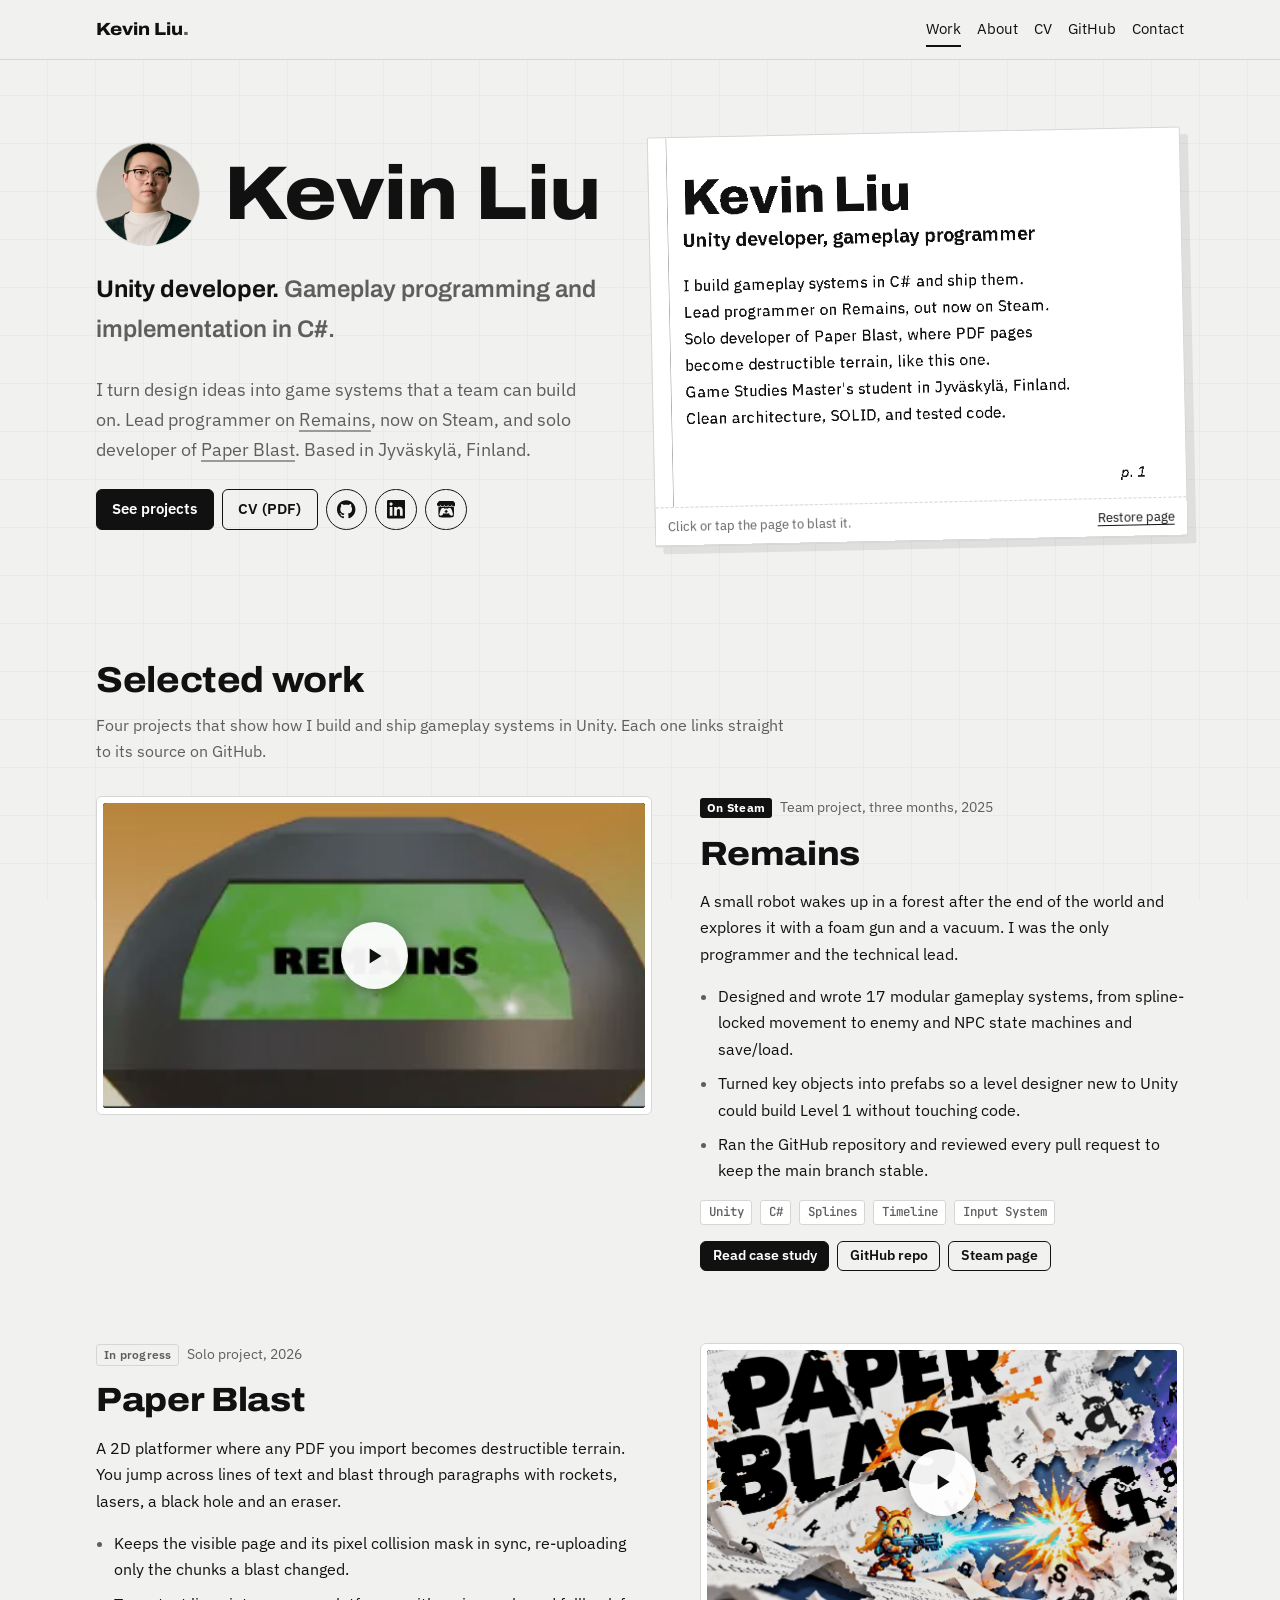
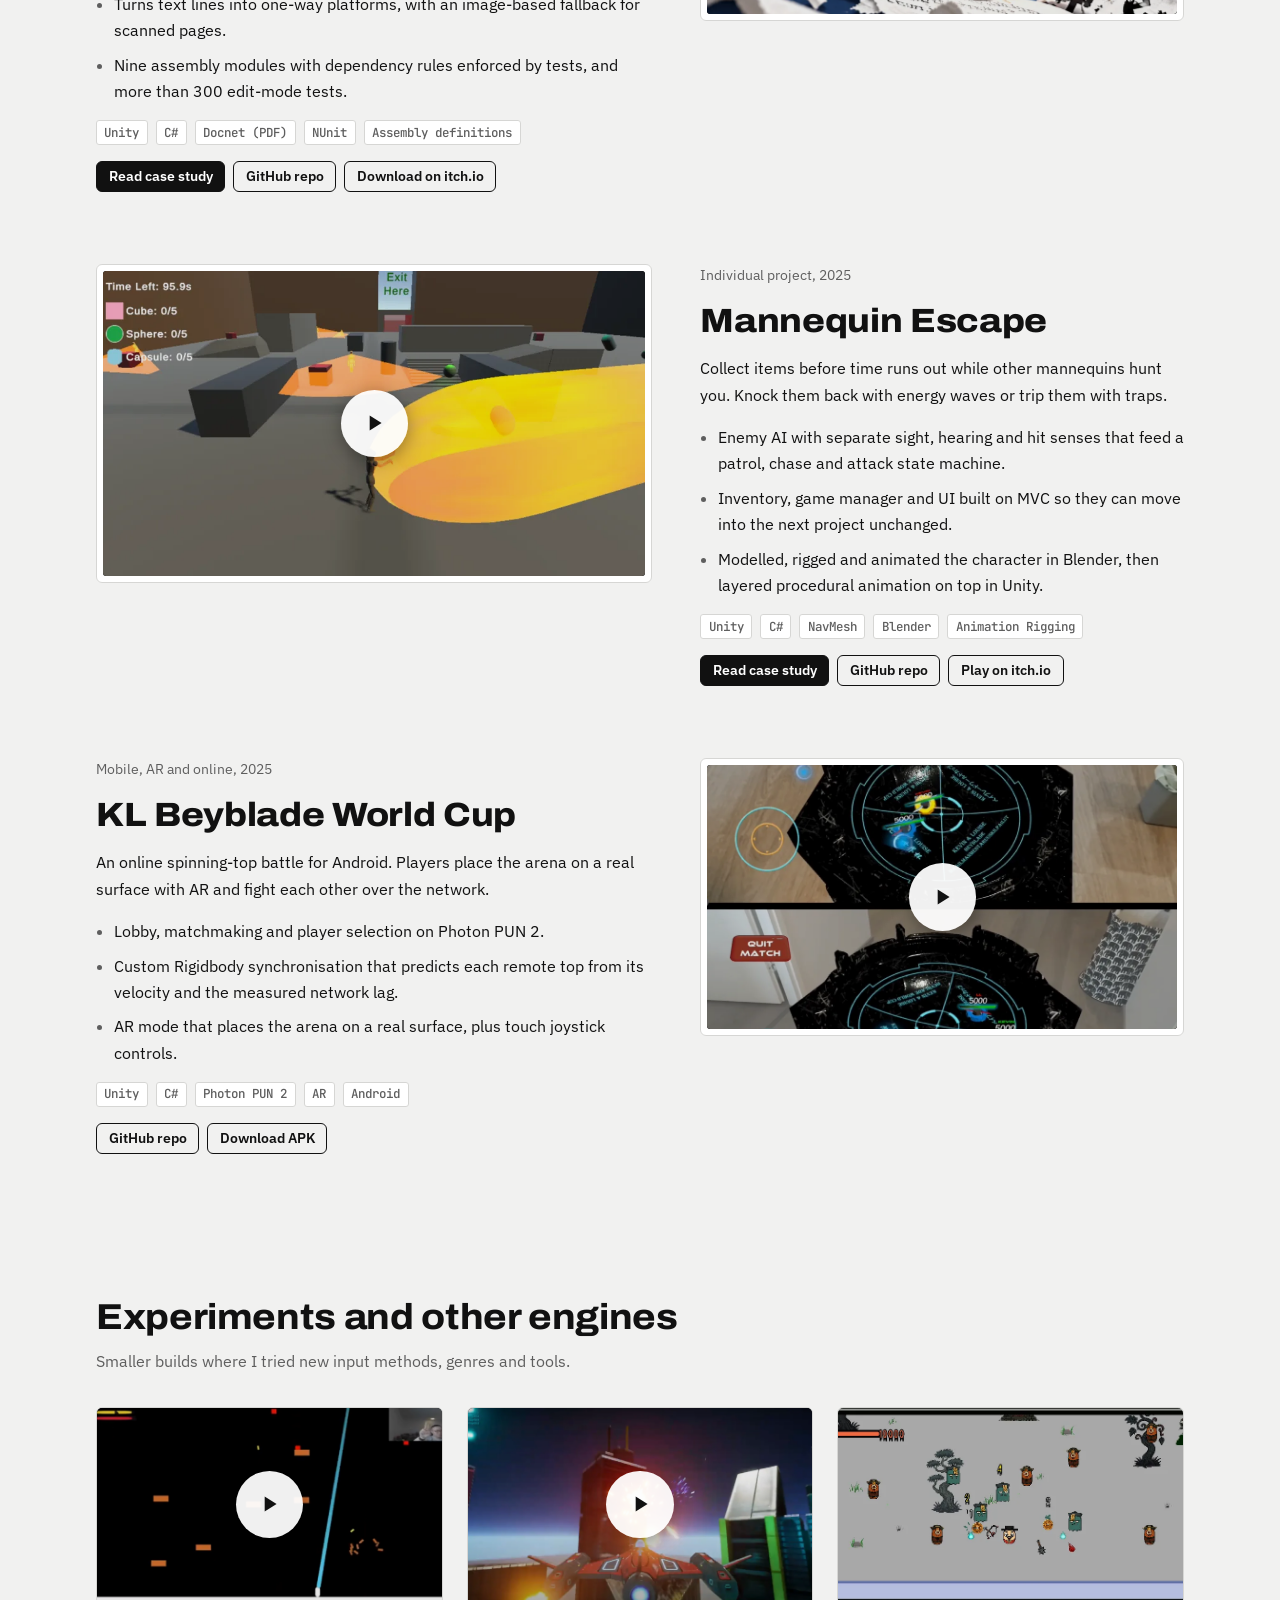
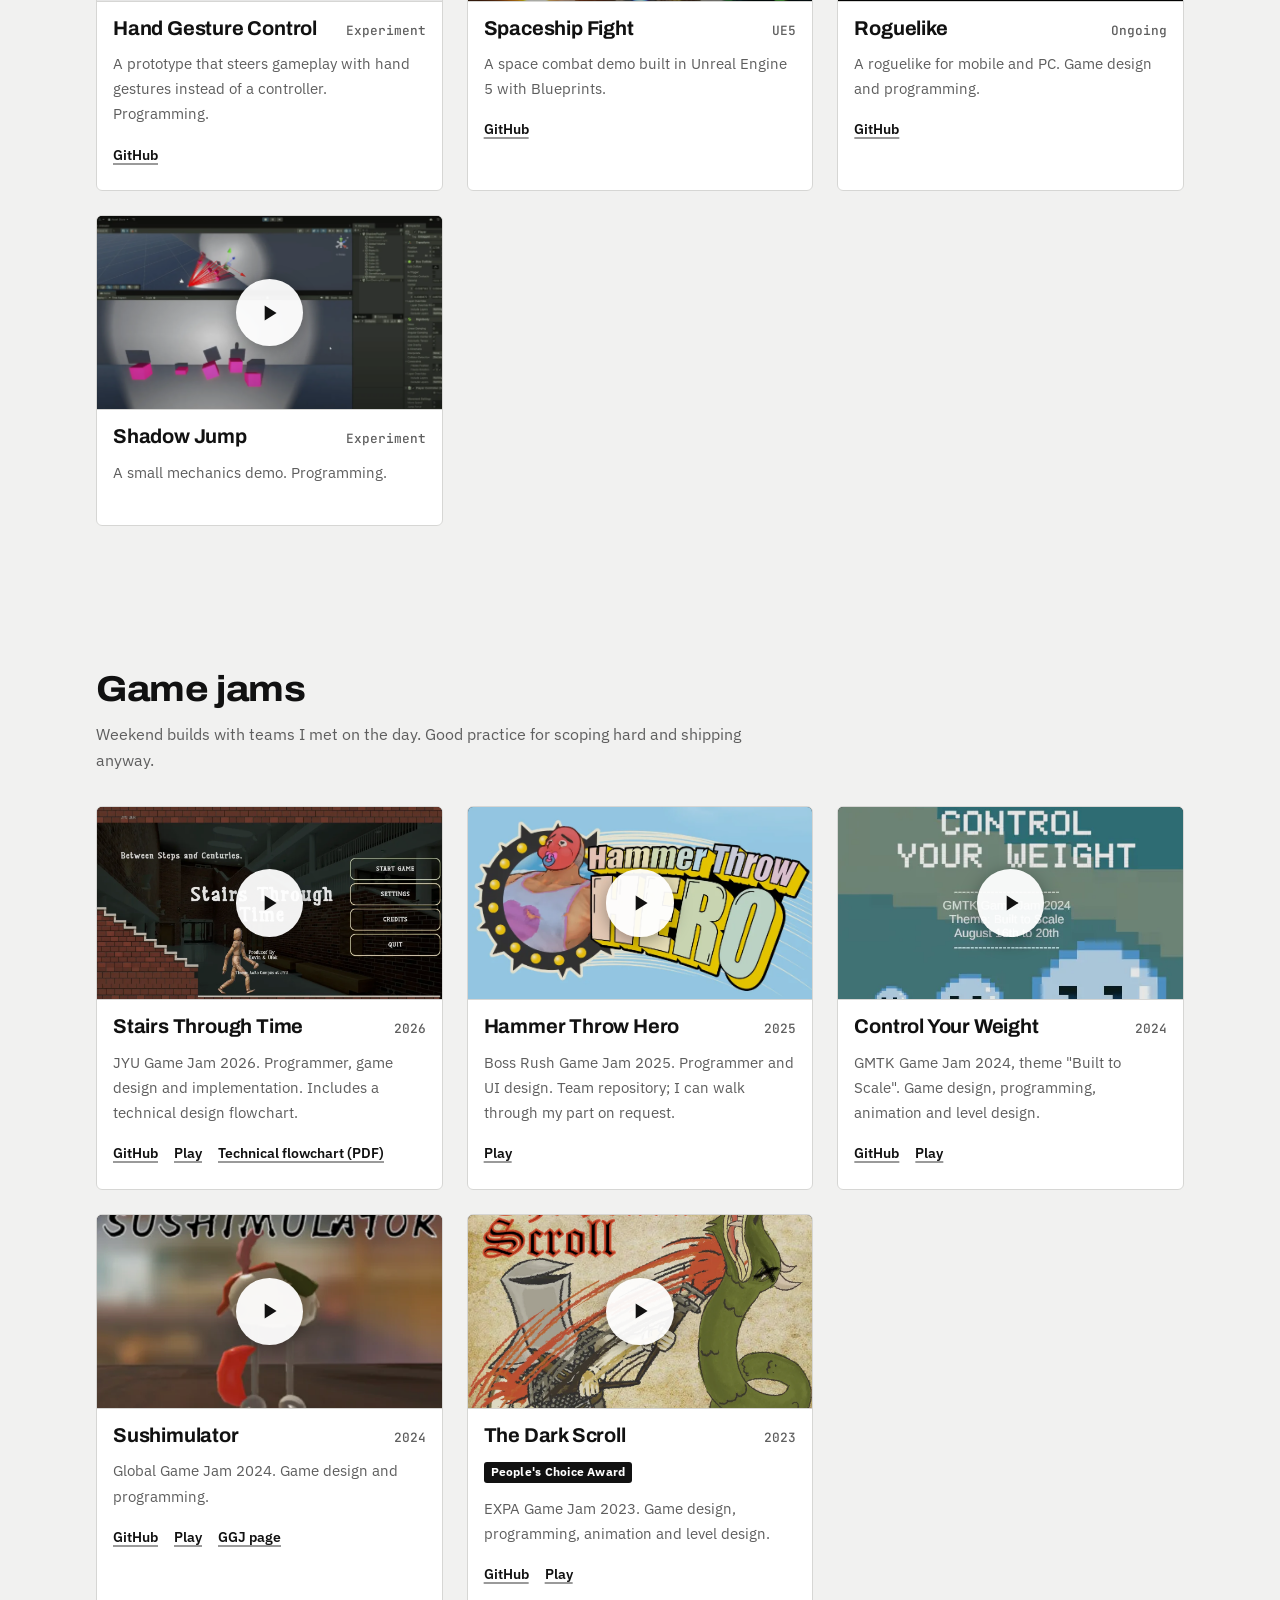
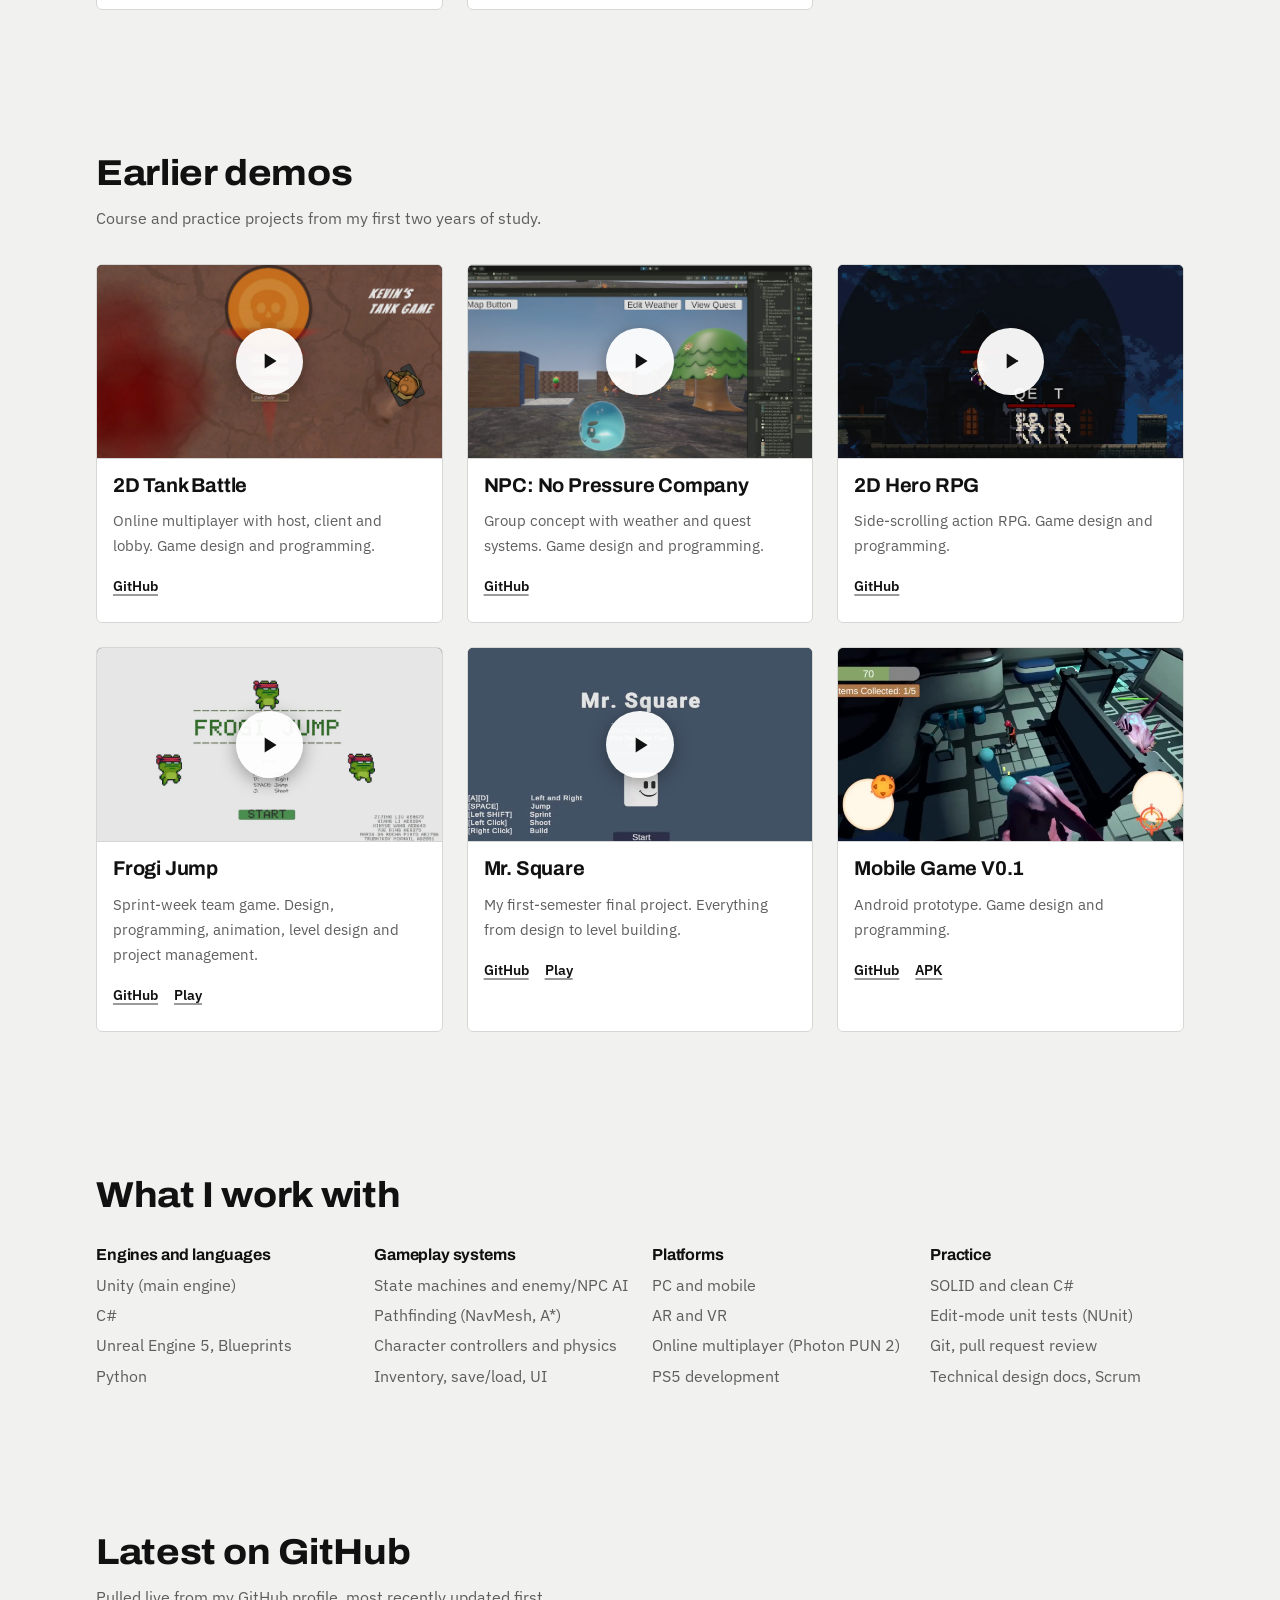
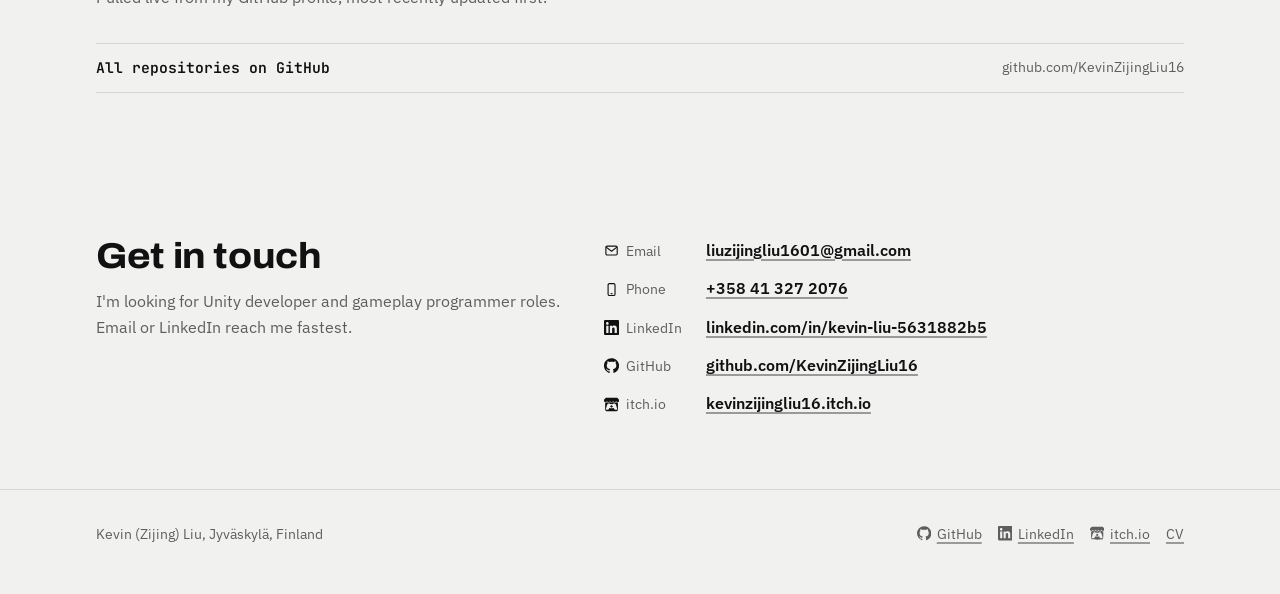
==== commit b46c0345: "Letters land, gather into letter monsters, and bake back into the page" ====
--- a/index.html
+++ b/index.html
@@ -9,7 +9,7 @@
 <link rel="preconnect" href="https://fonts.googleapis.com">
 <link rel="preconnect" href="https://fonts.gstatic.com" crossorigin>
 <link rel="stylesheet" href="https://fonts.googleapis.com/css2?family=Archivo:wdth,wght@100..125,400..800&family=IBM+Plex+Sans:ital,wght@0,400;0,500;0,600;0,700;1,400&family=JetBrains+Mono:wght@400;500;600&display=swap">
-<link rel="stylesheet" href="assets/css/site.css">
+<link rel="stylesheet" href="assets/css/site.css?v=3">
 </head>
 <body>
 <a class="visually-hidden" href="#work">Skip to projects</a>
@@ -337,6 +337,6 @@
     <nav aria-label="Footer"><a href="https://github.com/KevinZijingLiu16" target="_blank" rel="noopener"><svg viewBox="0 0 24 24" aria-hidden="true" fill="currentColor"><path d="M12 .297c-6.63 0-12 5.373-12 12 0 5.303 3.438 9.8 8.205 11.385.6.113.82-.258.82-.577 0-.285-.01-1.04-.015-2.04-3.338.724-4.042-1.61-4.042-1.61C4.422 18.07 3.633 17.7 3.633 17.7c-1.087-.744.084-.729.084-.729 1.205.084 1.838 1.236 1.838 1.236 1.07 1.835 2.809 1.305 3.495.998.108-.776.417-1.305.76-1.605-2.665-.3-5.466-1.332-5.466-5.93 0-1.31.465-2.38 1.235-3.22-.135-.303-.54-1.523.105-3.176 0 0 1.005-.322 3.3 1.23.96-.267 1.98-.399 3-.405 1.02.006 2.04.138 3 .405 2.28-1.552 3.285-1.23 3.285-1.23.645 1.653.24 2.873.12 3.176.765.84 1.23 1.91 1.23 3.22 0 4.61-2.805 5.625-5.475 5.92.42.36.81 1.096.81 2.22 0 1.606-.015 2.896-.015 3.286 0 .315.21.69.825.57C20.565 22.092 24 17.592 24 12.297c0-6.627-5.373-12-12-12"/></svg>GitHub</a><a href="https://www.linkedin.com/in/kevin-liu-5631882b5/" target="_blank" rel="noopener"><svg viewBox="0 0 24 24" aria-hidden="true" fill="currentColor"><path d="M20.447 20.452h-3.554v-5.569c0-1.328-.027-3.037-1.852-3.037-1.853 0-2.136 1.445-2.136 2.939v5.667H9.351V9h3.414v1.561h.046c.477-.9 1.637-1.85 3.37-1.85 3.601 0 4.267 2.37 4.267 5.455v6.286zM5.337 7.433c-1.144 0-2.063-.926-2.063-2.065 0-1.138.92-2.063 2.063-2.063 1.14 0 2.064.925 2.064 2.063 0 1.139-.925 2.065-2.064 2.065zm1.782 13.019H3.555V9h3.564v11.452zM22.225 0H1.771C.792 0 0 .774 0 1.729v20.542C0 23.227.792 24 1.771 24h20.451C23.2 24 24 23.227 24 22.271V1.729C24 .774 23.2 0 22.222 0h.003z"/></svg>LinkedIn</a><a href="https://kevinzijingliu16.itch.io/" target="_blank" rel="noopener"><svg viewBox="0 0 24 24" aria-hidden="true" fill="currentColor"><path d="M3.13 1.338C2.08 1.96.02 4.328 0 4.95v1.03c0 1.303 1.22 2.45 2.325 2.45 1.33 0 2.436-1.102 2.436-2.41 0 1.308 1.07 2.41 2.4 2.41 1.328 0 2.362-1.102 2.362-2.41 0 1.308 1.137 2.41 2.466 2.41h.024c1.33 0 2.466-1.102 2.466-2.41 0 1.308 1.034 2.41 2.363 2.41 1.33 0 2.4-1.102 2.4-2.41 0 1.308 1.106 2.41 2.435 2.41C22.78 8.43 24 7.282 24 5.98V4.95c-.02-.62-2.082-2.99-3.13-3.612-3.253-.114-5.508-.134-8.87-.133-3.362 0-7.945.053-8.87.133zm6.376 6.477a2.74 2.74 0 0 1-.468.602c-.5.49-1.19.795-1.947.795a2.786 2.786 0 0 1-1.95-.795c-.182-.178-.32-.37-.446-.59-.127.222-.303.412-.486.59a2.788 2.788 0 0 1-1.95.795c-.092 0-.187-.025-.264-.052-.107 1.113-.152 2.176-.168 2.95v.005l-.006 1.167c.02 2.334-.23 7.564 1.03 8.85 1.952.454 5.545.662 9.15.663 3.605 0 7.198-.21 9.15-.664 1.26-1.284 1.01-6.514 1.03-8.848l-.006-1.167v-.004c-.016-.775-.06-1.838-.168-2.95-.077.026-.172.052-.263.052a2.788 2.788 0 0 1-1.95-.795c-.184-.178-.36-.368-.486-.59-.127.22-.265.412-.447.59a2.786 2.786 0 0 1-1.95.794c-.76 0-1.446-.303-1.948-.793a2.74 2.74 0 0 1-.468-.602 2.738 2.738 0 0 1-.463.602 2.787 2.787 0 0 1-1.95.794h-.16a2.787 2.787 0 0 1-1.95-.793 2.738 2.738 0 0 1-.464-.602zm-2.004 2.59v.002c.795.002 1.5 0 2.373.953.687-.072 1.406-.108 2.125-.107.72 0 1.438.035 2.125.107.873-.953 1.578-.95 2.372-.953.376 0 1.876 0 2.92 2.934l1.123 4.028c.832 2.995-.266 3.068-1.636 3.07-2.03-.075-3.156-1.55-3.156-3.025-1.124.184-2.436.276-3.748.277-1.312 0-2.624-.093-3.748-.277 0 1.475-1.125 2.95-3.156 3.026-1.37-.004-2.468-.077-1.636-3.072l1.122-4.027c1.045-2.934 2.545-2.934 2.92-2.934zM12 12.714c-.002.002-2.14 1.964-2.523 2.662l1.4-.056v1.22c0 .056.56.033 1.123.007.562.026 1.124.05 1.124-.008v-1.22l1.4.055C14.138 14.677 12 12.713 12 12.713z"/></svg>itch.io</a><a href="assets/docs/zijing-liu-cv.pdf" target="_blank" rel="noopener">CV</a></nav>
   </div>
 </footer>
-<script src="assets/js/site.js"></script>
+<script src="assets/js/site.js?v=3"></script>
 </body>
 </html>
--- a/assets/css/site.css
+++ b/assets/css/site.css
@@ -120,13 +120,18 @@
 .role strong { color: var(--ink); font-weight: 700; }
 
 .blast {
-  position: relative; min-width: 0;
-  background: var(--surface); border: 1px solid var(--rule);
+  position: relative; min-width: 0; gap: 0;
+  background: transparent; border: 1px solid var(--rule);
   border-radius: 2px; box-shadow: 0 1px 0 var(--rule), 8px 8px 0 color-mix(in srgb, var(--ink) 8%, transparent);
-  transform: rotate(-1.2deg);
-}
-.blast canvas { display: block; width: 100%; height: auto; image-rendering: pixelated; cursor: crosshair; touch-action: manipulation; }
-.blast figcaption { display: flex; justify-content: space-between; gap: var(--s-3); flex-wrap: wrap; font-size: .8rem; color: var(--muted); padding: var(--s-2) var(--s-3); border-top: 1px dashed var(--rule); }
+  --tilt: -1.2deg; --sx: 0px; --sy: 0px;
+  transform: translate(var(--sx), var(--sy)) rotate(var(--tilt));
+  transition: --tilt .3s, box-shadow .3s;
+}
+.blast.armed { --tilt: 0deg; box-shadow: 0 1px 0 var(--rule), 12px 12px 0 color-mix(in srgb, var(--ink) 12%, transparent); }
+@property --tilt { syntax: "<angle>"; inherits: false; initial-value: -1.2deg; }
+.blast canvas { display: block; width: 100%; height: auto; cursor: crosshair; touch-action: manipulation; }
+@media (hover: hover) and (pointer: fine) { .blast canvas { cursor: none; } }
+.blast figcaption { background: var(--surface); display: flex; justify-content: space-between; gap: var(--s-3); flex-wrap: wrap; font-size: .8rem; color: var(--muted); padding: var(--s-2) var(--s-3); border-top: 1px dashed var(--rule); }
 .blast button { font: inherit; color: var(--accent); background: none; border: 0; padding: 0; cursor: pointer; text-decoration: underline; text-underline-offset: .2em; }
 
 /* ---------- sections ---------- */
@@ -261,7 +266,7 @@
 
 @media (prefers-reduced-motion: reduce) {
   *, *::before, *::after { transition: none !important; animation: none !important; }
-  .blast { transform: none; }
+  .blast { --tilt: 0deg; transform: none; }
 }
 
 /* identity row, profile icons */
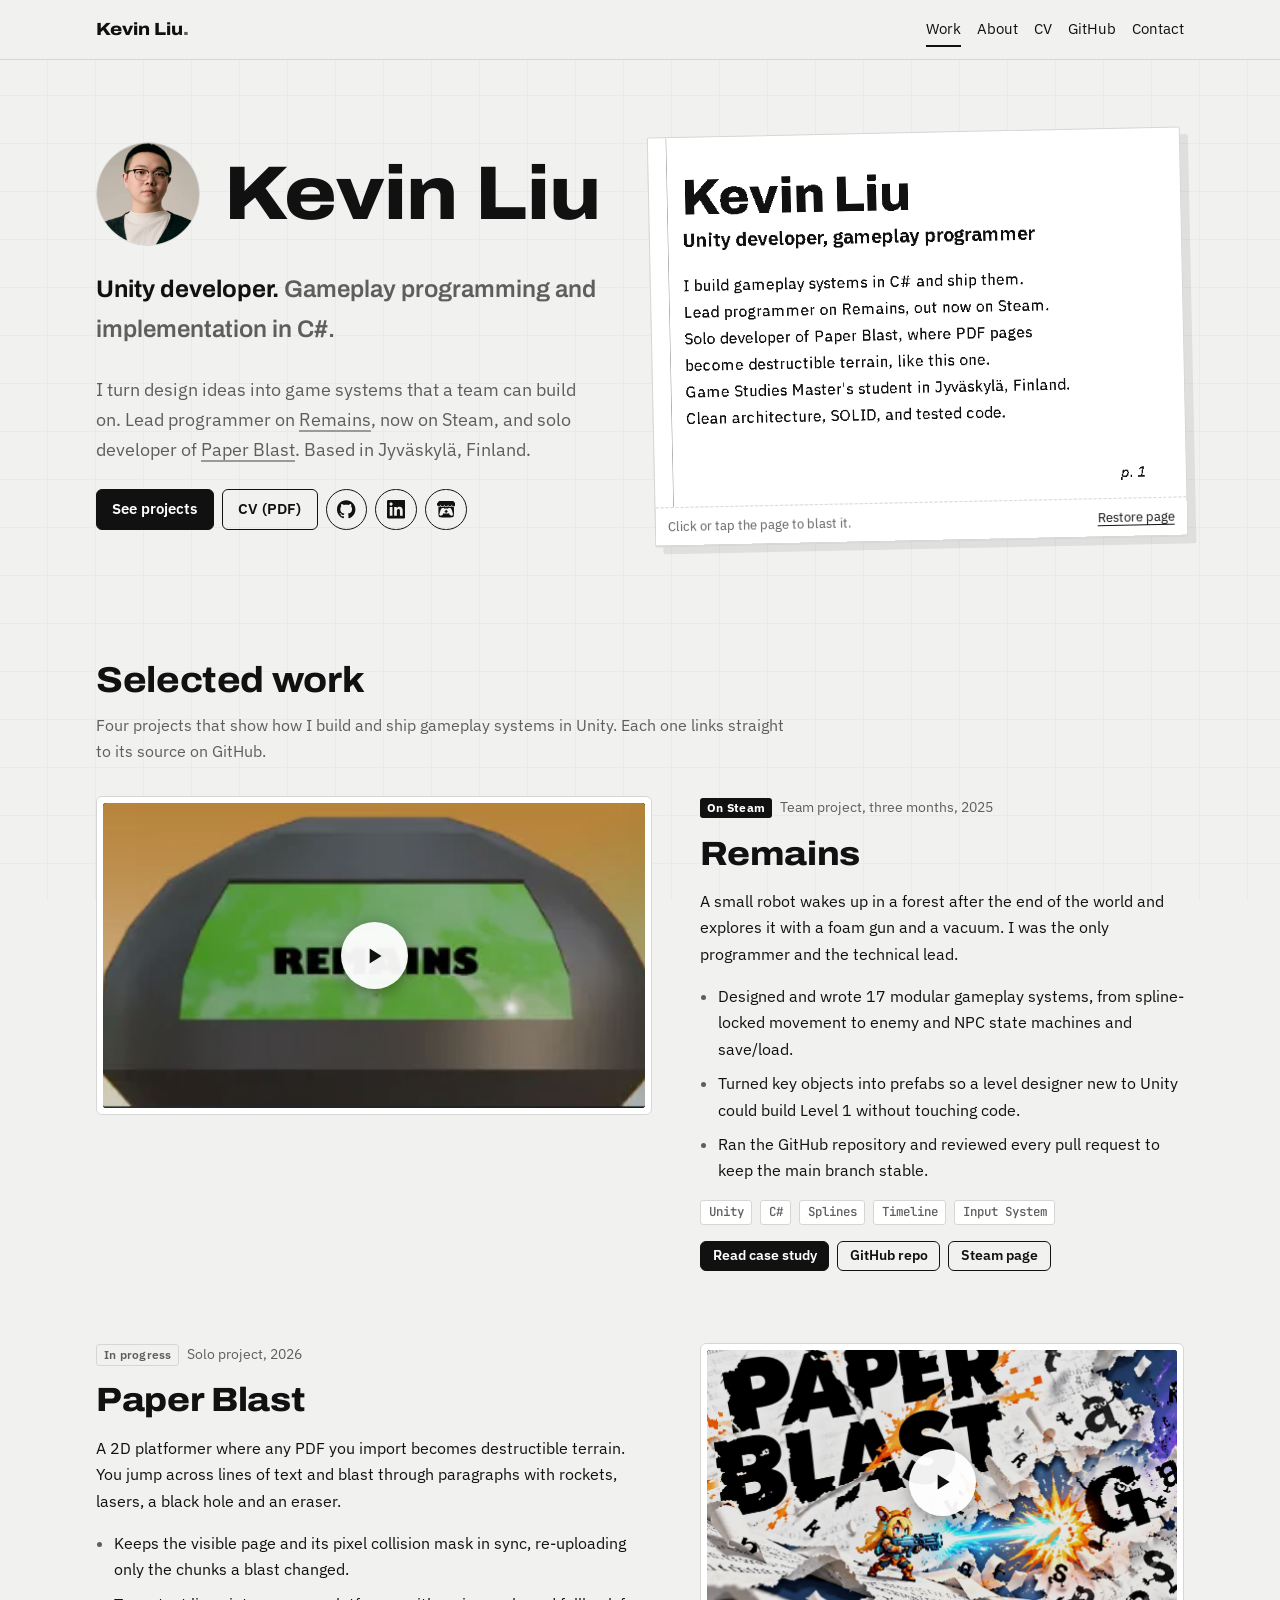
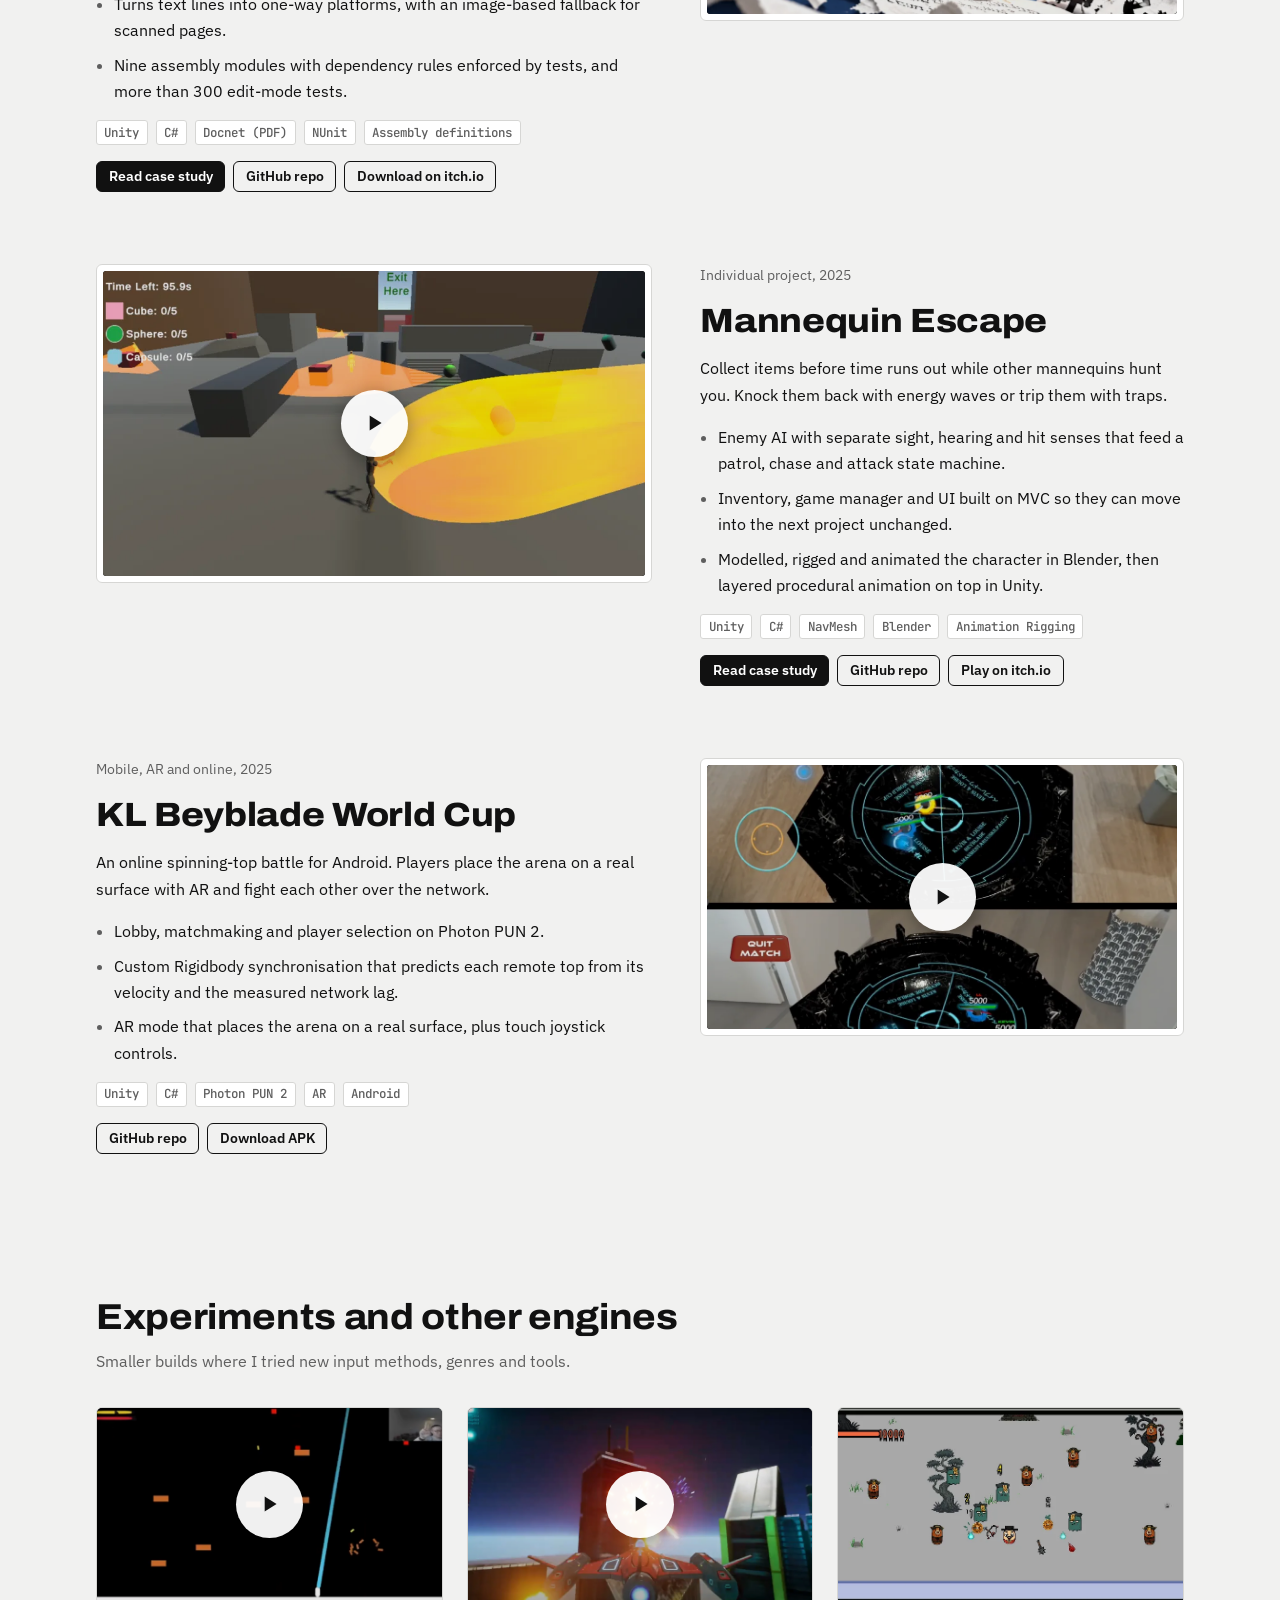
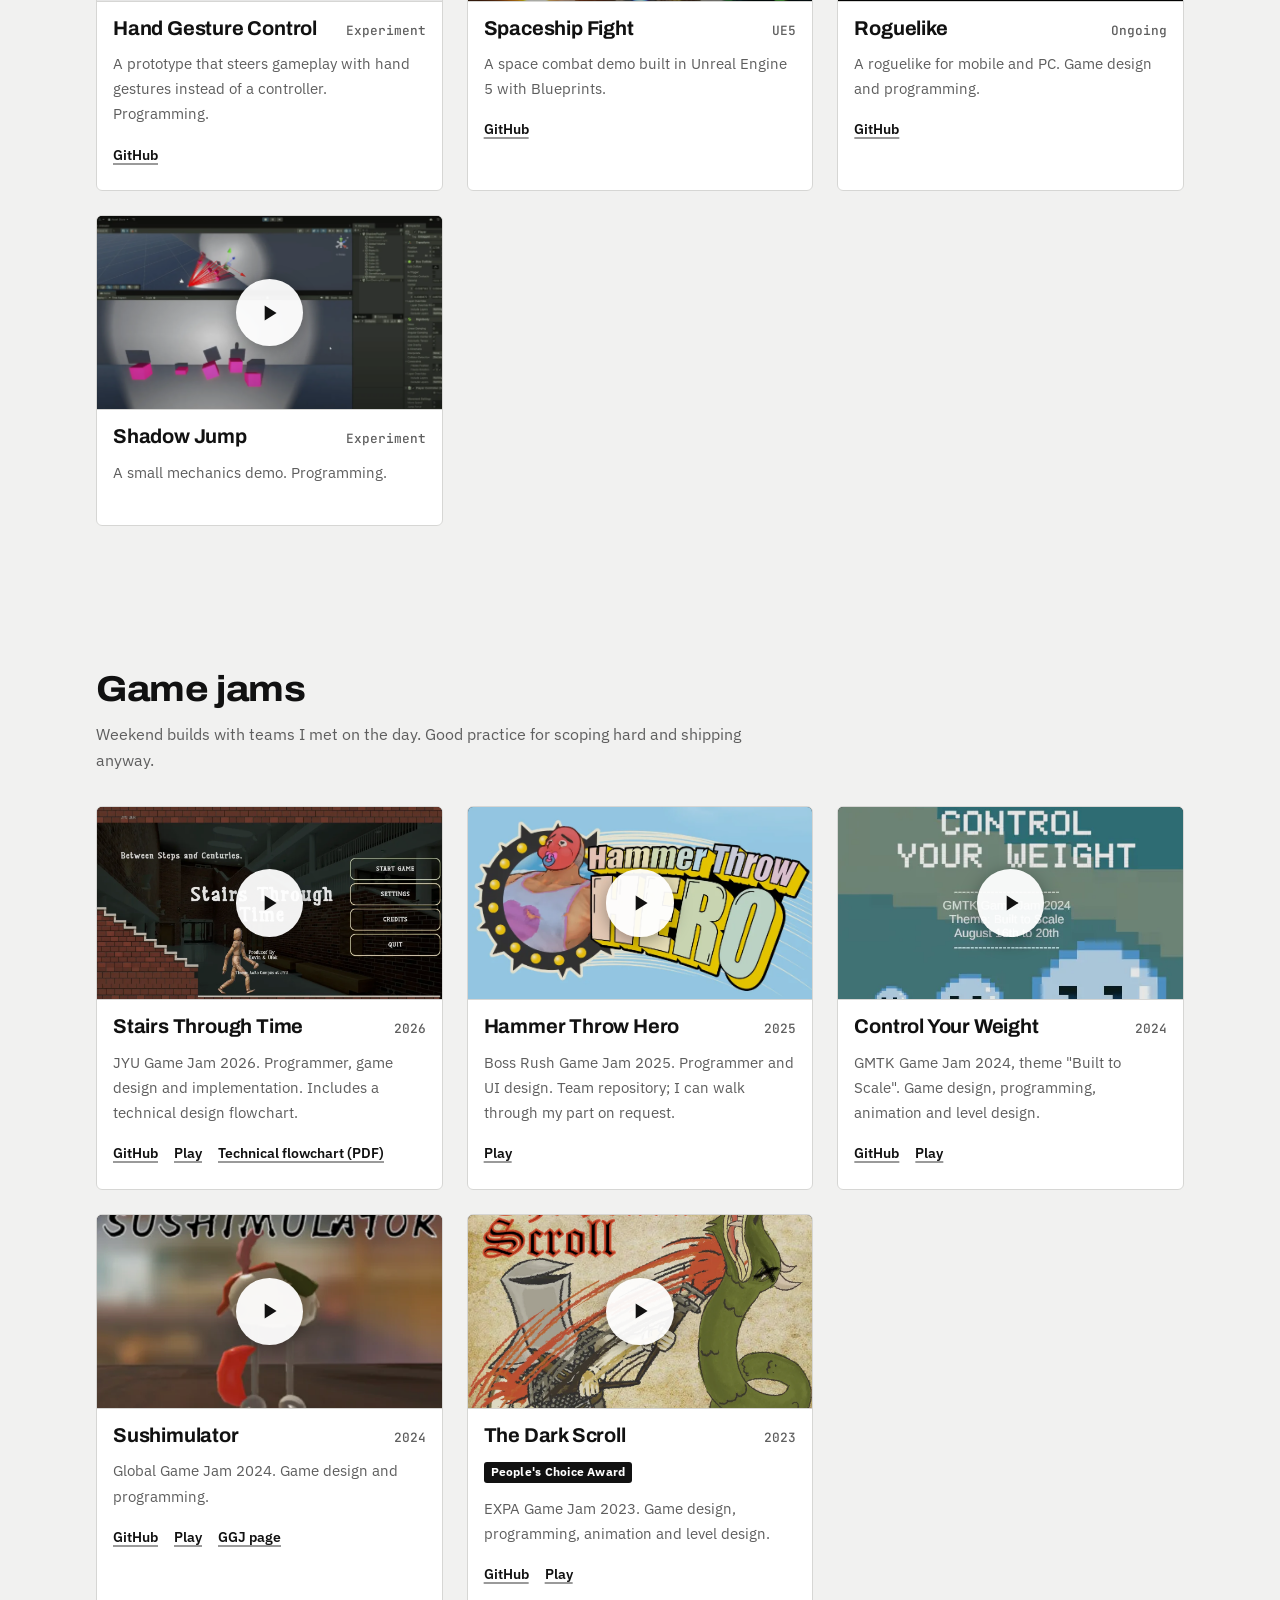
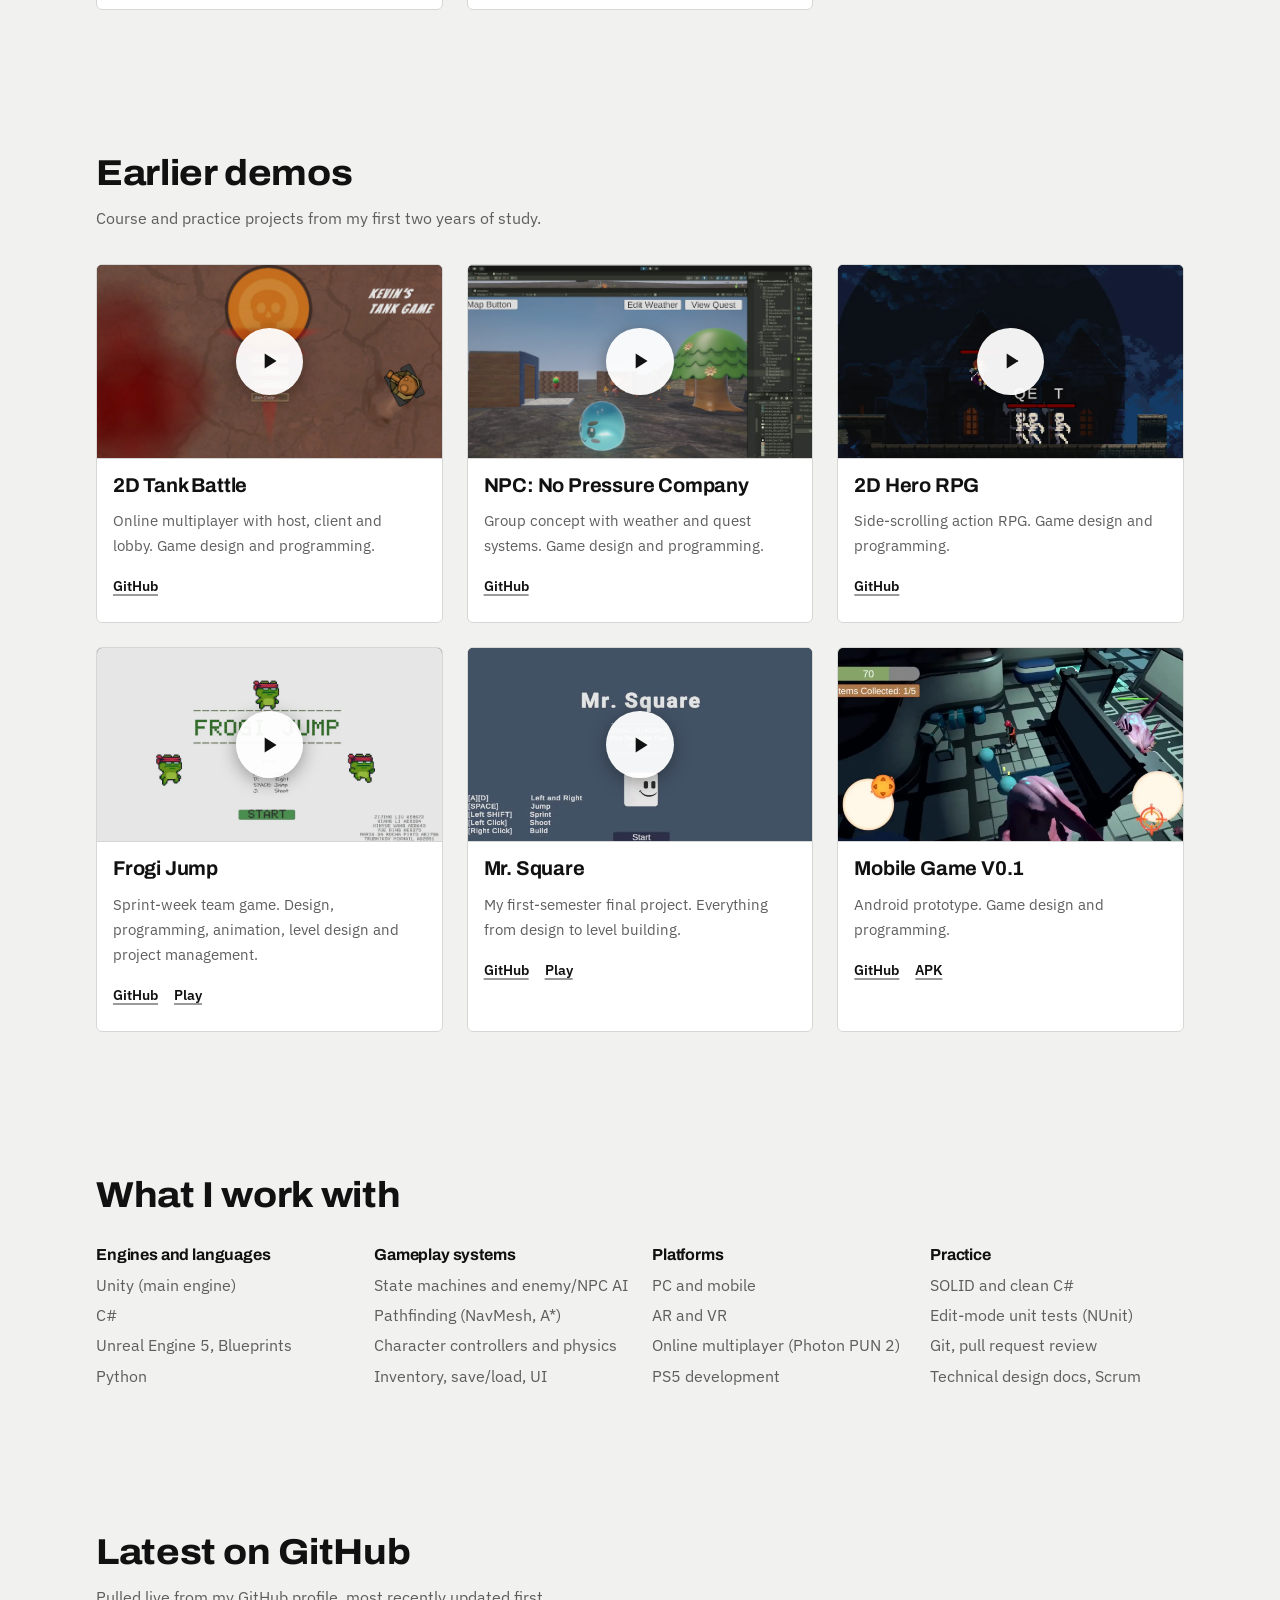
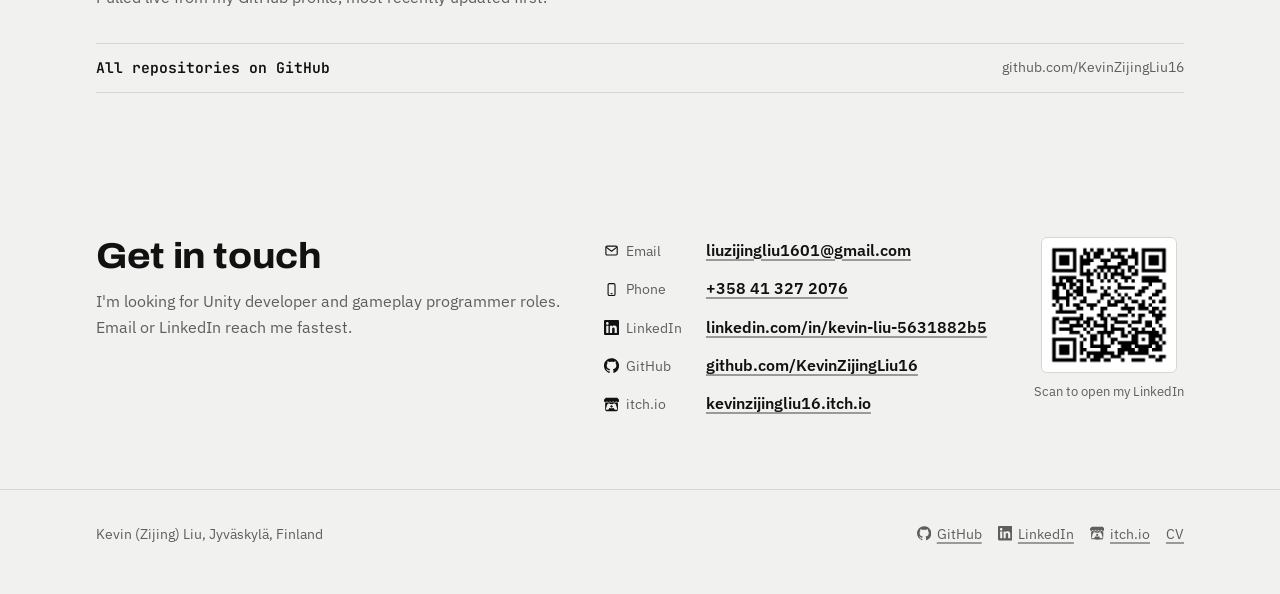
==== commit b7e4c46b: "Add LinkedIn QR code to contact" ====
--- a/index.html
+++ b/index.html
@@ -9,7 +9,7 @@
 <link rel="preconnect" href="https://fonts.googleapis.com">
 <link rel="preconnect" href="https://fonts.gstatic.com" crossorigin>
 <link rel="stylesheet" href="https://fonts.googleapis.com/css2?family=Archivo:wdth,wght@100..125,400..800&family=IBM+Plex+Sans:ital,wght@0,400;0,500;0,600;0,700;1,400&family=JetBrains+Mono:wght@400;500;600&display=swap">
-<link rel="stylesheet" href="assets/css/site.css?v=3">
+<link rel="stylesheet" href="assets/css/site.css?v=4">
 </head>
 <body>
 <a class="visually-hidden" href="#work">Skip to projects</a>
@@ -320,13 +320,19 @@
         <h2>Get in touch</h2>
         <p class="muted">I'm looking for Unity developer and gameplay programmer roles. Email or LinkedIn reach me fastest.</p>
       </div>
-      <dl>
-        <dt><svg viewBox="0 0 24 24" aria-hidden="true" fill="none" stroke="currentColor" stroke-width="1.8" stroke-linejoin="round"><rect x="3" y="5" width="18" height="14" rx="2"/><path d="M3.5 6.5 12 13l8.5-6.5"/></svg>Email</dt><dd><a href="mailto:liuzijingliu1601@gmail.com">liuzijingliu1601@gmail.com</a></dd>
-        <dt><svg viewBox="0 0 24 24" aria-hidden="true" fill="none" stroke="currentColor" stroke-width="1.8" stroke-linejoin="round"><rect x="6.5" y="2.5" width="11" height="19" rx="2.2"/><path d="M10.5 18.5h3"/></svg>Phone</dt><dd><a href="tel:+358413272076">+358 41 327 2076</a></dd>
-        <dt><svg viewBox="0 0 24 24" aria-hidden="true" fill="currentColor"><path d="M20.447 20.452h-3.554v-5.569c0-1.328-.027-3.037-1.852-3.037-1.853 0-2.136 1.445-2.136 2.939v5.667H9.351V9h3.414v1.561h.046c.477-.9 1.637-1.85 3.37-1.85 3.601 0 4.267 2.37 4.267 5.455v6.286zM5.337 7.433c-1.144 0-2.063-.926-2.063-2.065 0-1.138.92-2.063 2.063-2.063 1.14 0 2.064.925 2.064 2.063 0 1.139-.925 2.065-2.064 2.065zm1.782 13.019H3.555V9h3.564v11.452zM22.225 0H1.771C.792 0 0 .774 0 1.729v20.542C0 23.227.792 24 1.771 24h20.451C23.2 24 24 23.227 24 22.271V1.729C24 .774 23.2 0 22.222 0h.003z"/></svg>LinkedIn</dt><dd><a href="https://www.linkedin.com/in/kevin-liu-5631882b5/" target="_blank" rel="noopener">linkedin.com/in/kevin-liu-5631882b5</a></dd>
-        <dt><svg viewBox="0 0 24 24" aria-hidden="true" fill="currentColor"><path d="M12 .297c-6.63 0-12 5.373-12 12 0 5.303 3.438 9.8 8.205 11.385.6.113.82-.258.82-.577 0-.285-.01-1.04-.015-2.04-3.338.724-4.042-1.61-4.042-1.61C4.422 18.07 3.633 17.7 3.633 17.7c-1.087-.744.084-.729.084-.729 1.205.084 1.838 1.236 1.838 1.236 1.07 1.835 2.809 1.305 3.495.998.108-.776.417-1.305.76-1.605-2.665-.3-5.466-1.332-5.466-5.93 0-1.31.465-2.38 1.235-3.22-.135-.303-.54-1.523.105-3.176 0 0 1.005-.322 3.3 1.23.96-.267 1.98-.399 3-.405 1.02.006 2.04.138 3 .405 2.28-1.552 3.285-1.23 3.285-1.23.645 1.653.24 2.873.12 3.176.765.84 1.23 1.91 1.23 3.22 0 4.61-2.805 5.625-5.475 5.92.42.36.81 1.096.81 2.22 0 1.606-.015 2.896-.015 3.286 0 .315.21.69.825.57C20.565 22.092 24 17.592 24 12.297c0-6.627-5.373-12-12-12"/></svg>GitHub</dt><dd><a href="https://github.com/KevinZijingLiu16" target="_blank" rel="noopener">github.com/KevinZijingLiu16</a></dd>
-        <dt><svg viewBox="0 0 24 24" aria-hidden="true" fill="currentColor"><path d="M3.13 1.338C2.08 1.96.02 4.328 0 4.95v1.03c0 1.303 1.22 2.45 2.325 2.45 1.33 0 2.436-1.102 2.436-2.41 0 1.308 1.07 2.41 2.4 2.41 1.328 0 2.362-1.102 2.362-2.41 0 1.308 1.137 2.41 2.466 2.41h.024c1.33 0 2.466-1.102 2.466-2.41 0 1.308 1.034 2.41 2.363 2.41 1.33 0 2.4-1.102 2.4-2.41 0 1.308 1.106 2.41 2.435 2.41C22.78 8.43 24 7.282 24 5.98V4.95c-.02-.62-2.082-2.99-3.13-3.612-3.253-.114-5.508-.134-8.87-.133-3.362 0-7.945.053-8.87.133zm6.376 6.477a2.74 2.74 0 0 1-.468.602c-.5.49-1.19.795-1.947.795a2.786 2.786 0 0 1-1.95-.795c-.182-.178-.32-.37-.446-.59-.127.222-.303.412-.486.59a2.788 2.788 0 0 1-1.95.795c-.092 0-.187-.025-.264-.052-.107 1.113-.152 2.176-.168 2.95v.005l-.006 1.167c.02 2.334-.23 7.564 1.03 8.85 1.952.454 5.545.662 9.15.663 3.605 0 7.198-.21 9.15-.664 1.26-1.284 1.01-6.514 1.03-8.848l-.006-1.167v-.004c-.016-.775-.06-1.838-.168-2.95-.077.026-.172.052-.263.052a2.788 2.788 0 0 1-1.95-.795c-.184-.178-.36-.368-.486-.59-.127.22-.265.412-.447.59a2.786 2.786 0 0 1-1.95.794c-.76 0-1.446-.303-1.948-.793a2.74 2.74 0 0 1-.468-.602 2.738 2.738 0 0 1-.463.602 2.787 2.787 0 0 1-1.95.794h-.16a2.787 2.787 0 0 1-1.95-.793 2.738 2.738 0 0 1-.464-.602zm-2.004 2.59v.002c.795.002 1.5 0 2.373.953.687-.072 1.406-.108 2.125-.107.72 0 1.438.035 2.125.107.873-.953 1.578-.95 2.372-.953.376 0 1.876 0 2.92 2.934l1.123 4.028c.832 2.995-.266 3.068-1.636 3.07-2.03-.075-3.156-1.55-3.156-3.025-1.124.184-2.436.276-3.748.277-1.312 0-2.624-.093-3.748-.277 0 1.475-1.125 2.95-3.156 3.026-1.37-.004-2.468-.077-1.636-3.072l1.122-4.027c1.045-2.934 2.545-2.934 2.92-2.934zM12 12.714c-.002.002-2.14 1.964-2.523 2.662l1.4-.056v1.22c0 .056.56.033 1.123.007.562.026 1.124.05 1.124-.008v-1.22l1.4.055C14.138 14.677 12 12.713 12 12.713z"/></svg>itch.io</dt><dd><a href="https://kevinzijingliu16.itch.io/" target="_blank" rel="noopener">kevinzijingliu16.itch.io</a></dd>
-      </dl>
+      <div class="contact-details">
+        <dl>
+          <dt><svg viewBox="0 0 24 24" aria-hidden="true" fill="none" stroke="currentColor" stroke-width="1.8" stroke-linejoin="round"><rect x="3" y="5" width="18" height="14" rx="2"/><path d="M3.5 6.5 12 13l8.5-6.5"/></svg>Email</dt><dd><a href="mailto:liuzijingliu1601@gmail.com">liuzijingliu1601@gmail.com</a></dd>
+          <dt><svg viewBox="0 0 24 24" aria-hidden="true" fill="none" stroke="currentColor" stroke-width="1.8" stroke-linejoin="round"><rect x="6.5" y="2.5" width="11" height="19" rx="2.2"/><path d="M10.5 18.5h3"/></svg>Phone</dt><dd><a href="tel:+358413272076">+358 41 327 2076</a></dd>
+          <dt><svg viewBox="0 0 24 24" aria-hidden="true" fill="currentColor"><path d="M20.447 20.452h-3.554v-5.569c0-1.328-.027-3.037-1.852-3.037-1.853 0-2.136 1.445-2.136 2.939v5.667H9.351V9h3.414v1.561h.046c.477-.9 1.637-1.85 3.37-1.85 3.601 0 4.267 2.37 4.267 5.455v6.286zM5.337 7.433c-1.144 0-2.063-.926-2.063-2.065 0-1.138.92-2.063 2.063-2.063 1.14 0 2.064.925 2.064 2.063 0 1.139-.925 2.065-2.064 2.065zm1.782 13.019H3.555V9h3.564v11.452zM22.225 0H1.771C.792 0 0 .774 0 1.729v20.542C0 23.227.792 24 1.771 24h20.451C23.2 24 24 23.227 24 22.271V1.729C24 .774 23.2 0 22.222 0h.003z"/></svg>LinkedIn</dt><dd><a href="https://www.linkedin.com/in/kevin-liu-5631882b5/" target="_blank" rel="noopener">linkedin.com/in/kevin-liu-5631882b5</a></dd>
+          <dt><svg viewBox="0 0 24 24" aria-hidden="true" fill="currentColor"><path d="M12 .297c-6.63 0-12 5.373-12 12 0 5.303 3.438 9.8 8.205 11.385.6.113.82-.258.82-.577 0-.285-.01-1.04-.015-2.04-3.338.724-4.042-1.61-4.042-1.61C4.422 18.07 3.633 17.7 3.633 17.7c-1.087-.744.084-.729.084-.729 1.205.084 1.838 1.236 1.838 1.236 1.07 1.835 2.809 1.305 3.495.998.108-.776.417-1.305.76-1.605-2.665-.3-5.466-1.332-5.466-5.93 0-1.31.465-2.38 1.235-3.22-.135-.303-.54-1.523.105-3.176 0 0 1.005-.322 3.3 1.23.96-.267 1.98-.399 3-.405 1.02.006 2.04.138 3 .405 2.28-1.552 3.285-1.23 3.285-1.23.645 1.653.24 2.873.12 3.176.765.84 1.23 1.91 1.23 3.22 0 4.61-2.805 5.625-5.475 5.92.42.36.81 1.096.81 2.22 0 1.606-.015 2.896-.015 3.286 0 .315.21.69.825.57C20.565 22.092 24 17.592 24 12.297c0-6.627-5.373-12-12-12"/></svg>GitHub</dt><dd><a href="https://github.com/KevinZijingLiu16" target="_blank" rel="noopener">github.com/KevinZijingLiu16</a></dd>
+          <dt><svg viewBox="0 0 24 24" aria-hidden="true" fill="currentColor"><path d="M3.13 1.338C2.08 1.96.02 4.328 0 4.95v1.03c0 1.303 1.22 2.45 2.325 2.45 1.33 0 2.436-1.102 2.436-2.41 0 1.308 1.07 2.41 2.4 2.41 1.328 0 2.362-1.102 2.362-2.41 0 1.308 1.137 2.41 2.466 2.41h.024c1.33 0 2.466-1.102 2.466-2.41 0 1.308 1.034 2.41 2.363 2.41 1.33 0 2.4-1.102 2.4-2.41 0 1.308 1.106 2.41 2.435 2.41C22.78 8.43 24 7.282 24 5.98V4.95c-.02-.62-2.082-2.99-3.13-3.612-3.253-.114-5.508-.134-8.87-.133-3.362 0-7.945.053-8.87.133zm6.376 6.477a2.74 2.74 0 0 1-.468.602c-.5.49-1.19.795-1.947.795a2.786 2.786 0 0 1-1.95-.795c-.182-.178-.32-.37-.446-.59-.127.222-.303.412-.486.59a2.788 2.788 0 0 1-1.95.795c-.092 0-.187-.025-.264-.052-.107 1.113-.152 2.176-.168 2.95v.005l-.006 1.167c.02 2.334-.23 7.564 1.03 8.85 1.952.454 5.545.662 9.15.663 3.605 0 7.198-.21 9.15-.664 1.26-1.284 1.01-6.514 1.03-8.848l-.006-1.167v-.004c-.016-.775-.06-1.838-.168-2.95-.077.026-.172.052-.263.052a2.788 2.788 0 0 1-1.95-.795c-.184-.178-.36-.368-.486-.59-.127.22-.265.412-.447.59a2.786 2.786 0 0 1-1.95.794c-.76 0-1.446-.303-1.948-.793a2.74 2.74 0 0 1-.468-.602 2.738 2.738 0 0 1-.463.602 2.787 2.787 0 0 1-1.95.794h-.16a2.787 2.787 0 0 1-1.95-.793 2.738 2.738 0 0 1-.464-.602zm-2.004 2.59v.002c.795.002 1.5 0 2.373.953.687-.072 1.406-.108 2.125-.107.72 0 1.438.035 2.125.107.873-.953 1.578-.95 2.372-.953.376 0 1.876 0 2.92 2.934l1.123 4.028c.832 2.995-.266 3.068-1.636 3.07-2.03-.075-3.156-1.55-3.156-3.025-1.124.184-2.436.276-3.748.277-1.312 0-2.624-.093-3.748-.277 0 1.475-1.125 2.95-3.156 3.026-1.37-.004-2.468-.077-1.636-3.072l1.122-4.027c1.045-2.934 2.545-2.934 2.92-2.934zM12 12.714c-.002.002-2.14 1.964-2.523 2.662l1.4-.056v1.22c0 .056.56.033 1.123.007.562.026 1.124.05 1.124-.008v-1.22l1.4.055C14.138 14.677 12 12.713 12 12.713z"/></svg>itch.io</dt><dd><a href="https://kevinzijingliu16.itch.io/" target="_blank" rel="noopener">kevinzijingliu16.itch.io</a></dd>
+        </dl>
+        <figure class="qr">
+          <img src="assets/img/linkedin-qr.png" alt="QR code linking to Kevin Liu's LinkedIn profile" width="528" height="528" loading="lazy">
+          <figcaption>Scan to open my LinkedIn</figcaption>
+        </figure>
+      </div>
     </div>
   </section>
 </main>
@@ -337,6 +343,6 @@
     <nav aria-label="Footer"><a href="https://github.com/KevinZijingLiu16" target="_blank" rel="noopener"><svg viewBox="0 0 24 24" aria-hidden="true" fill="currentColor"><path d="M12 .297c-6.63 0-12 5.373-12 12 0 5.303 3.438 9.8 8.205 11.385.6.113.82-.258.82-.577 0-.285-.01-1.04-.015-2.04-3.338.724-4.042-1.61-4.042-1.61C4.422 18.07 3.633 17.7 3.633 17.7c-1.087-.744.084-.729.084-.729 1.205.084 1.838 1.236 1.838 1.236 1.07 1.835 2.809 1.305 3.495.998.108-.776.417-1.305.76-1.605-2.665-.3-5.466-1.332-5.466-5.93 0-1.31.465-2.38 1.235-3.22-.135-.303-.54-1.523.105-3.176 0 0 1.005-.322 3.3 1.23.96-.267 1.98-.399 3-.405 1.02.006 2.04.138 3 .405 2.28-1.552 3.285-1.23 3.285-1.23.645 1.653.24 2.873.12 3.176.765.84 1.23 1.91 1.23 3.22 0 4.61-2.805 5.625-5.475 5.92.42.36.81 1.096.81 2.22 0 1.606-.015 2.896-.015 3.286 0 .315.21.69.825.57C20.565 22.092 24 17.592 24 12.297c0-6.627-5.373-12-12-12"/></svg>GitHub</a><a href="https://www.linkedin.com/in/kevin-liu-5631882b5/" target="_blank" rel="noopener"><svg viewBox="0 0 24 24" aria-hidden="true" fill="currentColor"><path d="M20.447 20.452h-3.554v-5.569c0-1.328-.027-3.037-1.852-3.037-1.853 0-2.136 1.445-2.136 2.939v5.667H9.351V9h3.414v1.561h.046c.477-.9 1.637-1.85 3.37-1.85 3.601 0 4.267 2.37 4.267 5.455v6.286zM5.337 7.433c-1.144 0-2.063-.926-2.063-2.065 0-1.138.92-2.063 2.063-2.063 1.14 0 2.064.925 2.064 2.063 0 1.139-.925 2.065-2.064 2.065zm1.782 13.019H3.555V9h3.564v11.452zM22.225 0H1.771C.792 0 0 .774 0 1.729v20.542C0 23.227.792 24 1.771 24h20.451C23.2 24 24 23.227 24 22.271V1.729C24 .774 23.2 0 22.222 0h.003z"/></svg>LinkedIn</a><a href="https://kevinzijingliu16.itch.io/" target="_blank" rel="noopener"><svg viewBox="0 0 24 24" aria-hidden="true" fill="currentColor"><path d="M3.13 1.338C2.08 1.96.02 4.328 0 4.95v1.03c0 1.303 1.22 2.45 2.325 2.45 1.33 0 2.436-1.102 2.436-2.41 0 1.308 1.07 2.41 2.4 2.41 1.328 0 2.362-1.102 2.362-2.41 0 1.308 1.137 2.41 2.466 2.41h.024c1.33 0 2.466-1.102 2.466-2.41 0 1.308 1.034 2.41 2.363 2.41 1.33 0 2.4-1.102 2.4-2.41 0 1.308 1.106 2.41 2.435 2.41C22.78 8.43 24 7.282 24 5.98V4.95c-.02-.62-2.082-2.99-3.13-3.612-3.253-.114-5.508-.134-8.87-.133-3.362 0-7.945.053-8.87.133zm6.376 6.477a2.74 2.74 0 0 1-.468.602c-.5.49-1.19.795-1.947.795a2.786 2.786 0 0 1-1.95-.795c-.182-.178-.32-.37-.446-.59-.127.222-.303.412-.486.59a2.788 2.788 0 0 1-1.95.795c-.092 0-.187-.025-.264-.052-.107 1.113-.152 2.176-.168 2.95v.005l-.006 1.167c.02 2.334-.23 7.564 1.03 8.85 1.952.454 5.545.662 9.15.663 3.605 0 7.198-.21 9.15-.664 1.26-1.284 1.01-6.514 1.03-8.848l-.006-1.167v-.004c-.016-.775-.06-1.838-.168-2.95-.077.026-.172.052-.263.052a2.788 2.788 0 0 1-1.95-.795c-.184-.178-.36-.368-.486-.59-.127.22-.265.412-.447.59a2.786 2.786 0 0 1-1.95.794c-.76 0-1.446-.303-1.948-.793a2.74 2.74 0 0 1-.468-.602 2.738 2.738 0 0 1-.463.602 2.787 2.787 0 0 1-1.95.794h-.16a2.787 2.787 0 0 1-1.95-.793 2.738 2.738 0 0 1-.464-.602zm-2.004 2.59v.002c.795.002 1.5 0 2.373.953.687-.072 1.406-.108 2.125-.107.72 0 1.438.035 2.125.107.873-.953 1.578-.95 2.372-.953.376 0 1.876 0 2.92 2.934l1.123 4.028c.832 2.995-.266 3.068-1.636 3.07-2.03-.075-3.156-1.55-3.156-3.025-1.124.184-2.436.276-3.748.277-1.312 0-2.624-.093-3.748-.277 0 1.475-1.125 2.95-3.156 3.026-1.37-.004-2.468-.077-1.636-3.072l1.122-4.027c1.045-2.934 2.545-2.934 2.92-2.934zM12 12.714c-.002.002-2.14 1.964-2.523 2.662l1.4-.056v1.22c0 .056.56.033 1.123.007.562.026 1.124.05 1.124-.008v-1.22l1.4.055C14.138 14.677 12 12.713 12 12.713z"/></svg>itch.io</a><a href="assets/docs/zijing-liu-cv.pdf" target="_blank" rel="noopener">CV</a></nav>
   </div>
 </footer>
-<script src="assets/js/site.js?v=3"></script>
+<script src="assets/js/site.js?v=4"></script>
 </body>
 </html>
--- a/assets/css/site.css
+++ b/assets/css/site.css
@@ -280,3 +280,11 @@
 .contact dt svg { width: 1.05em; height: 1.05em; flex: none; color: var(--ink); }
 .site-footer nav a { display: inline-flex; align-items: center; gap: .4em; }
 .site-footer nav a svg { width: 1em; height: 1em; }
+
+.contact-details { display: flex; flex-wrap: wrap; gap: var(--s-6); align-items: start; min-width: 0; }
+.contact-details dl { flex: 1 1 18rem; min-width: 0; }
+.qr { flex: none; display: grid; gap: var(--s-2); justify-items: center; }
+.qr img { width: 8.5rem; height: auto; border-radius: var(--radius); border: 1px solid var(--rule); background: #ffffff; padding: 4px; }
+.qr figcaption { font-size: .8rem; color: var(--muted); }
+/* on a phone the viewer can't scan their own screen; the LinkedIn link above does the job */
+@media (max-width: 640px) { .qr { display: none; } }
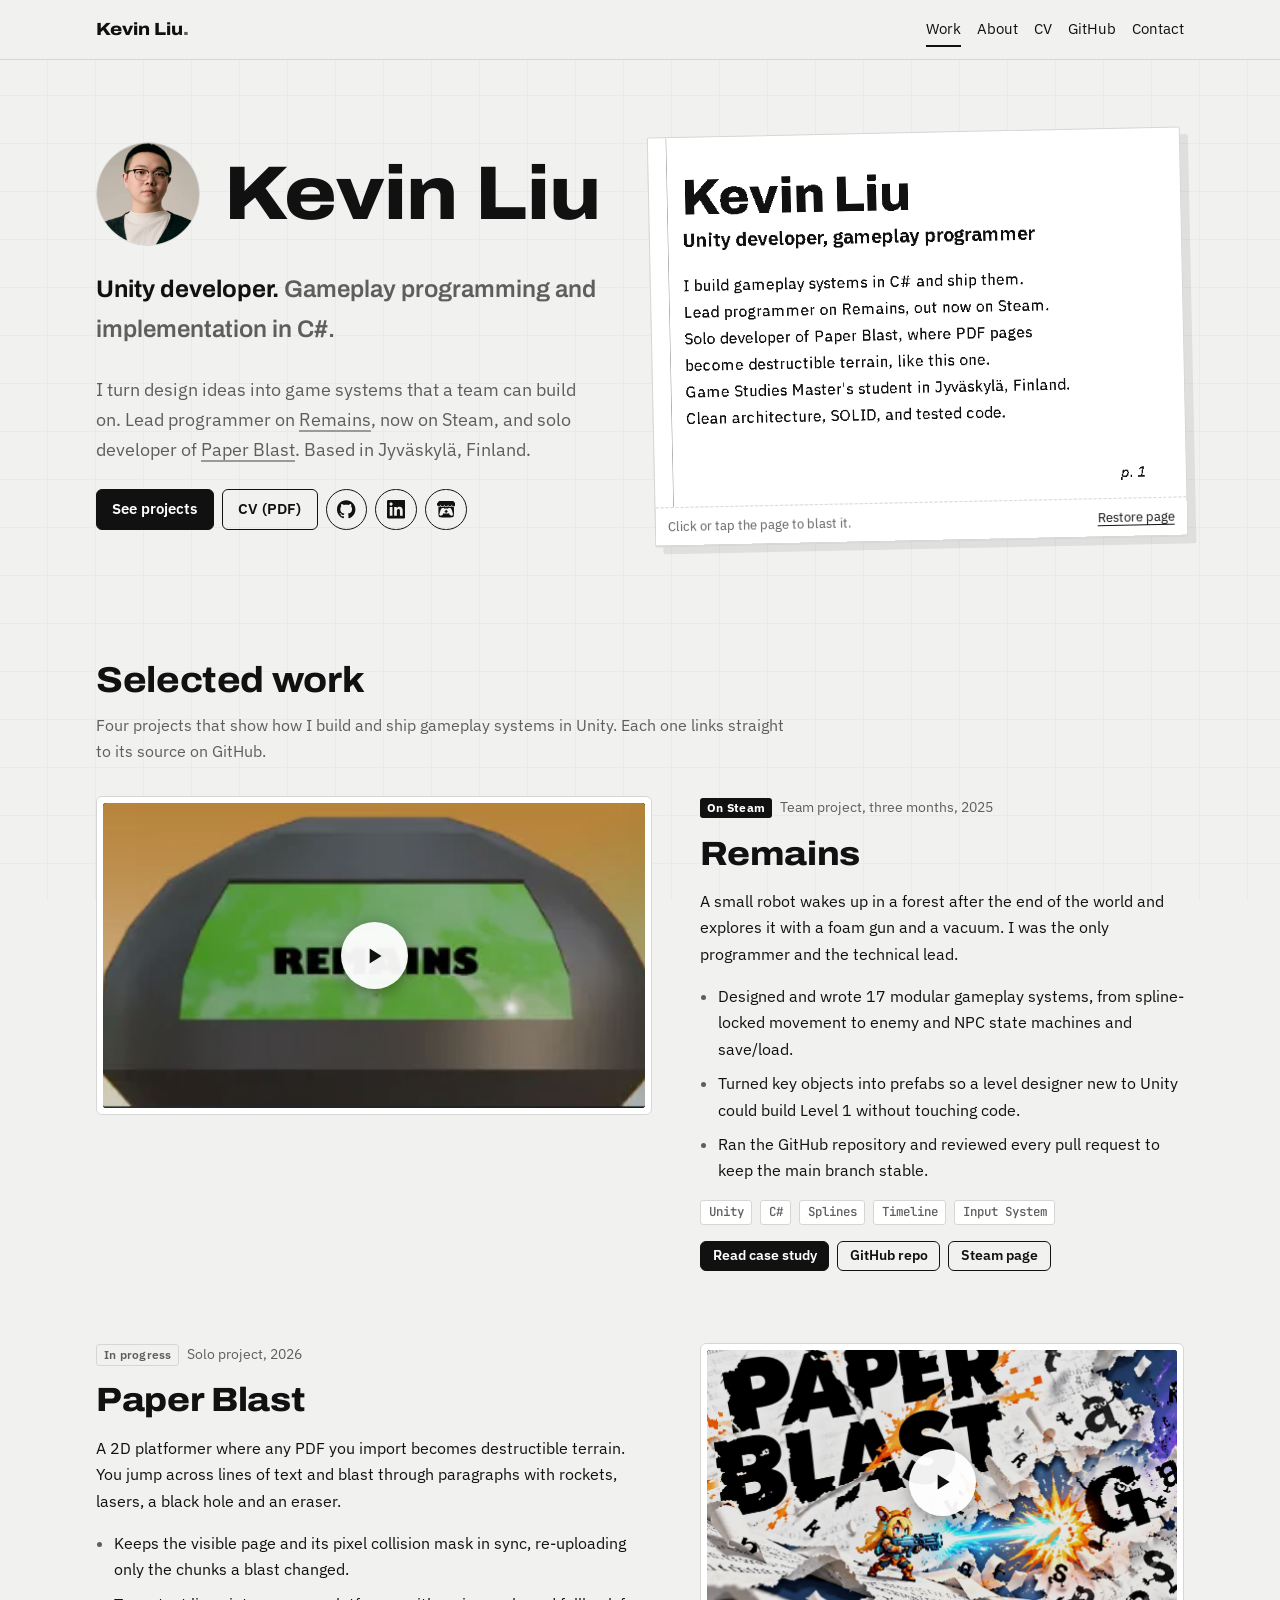
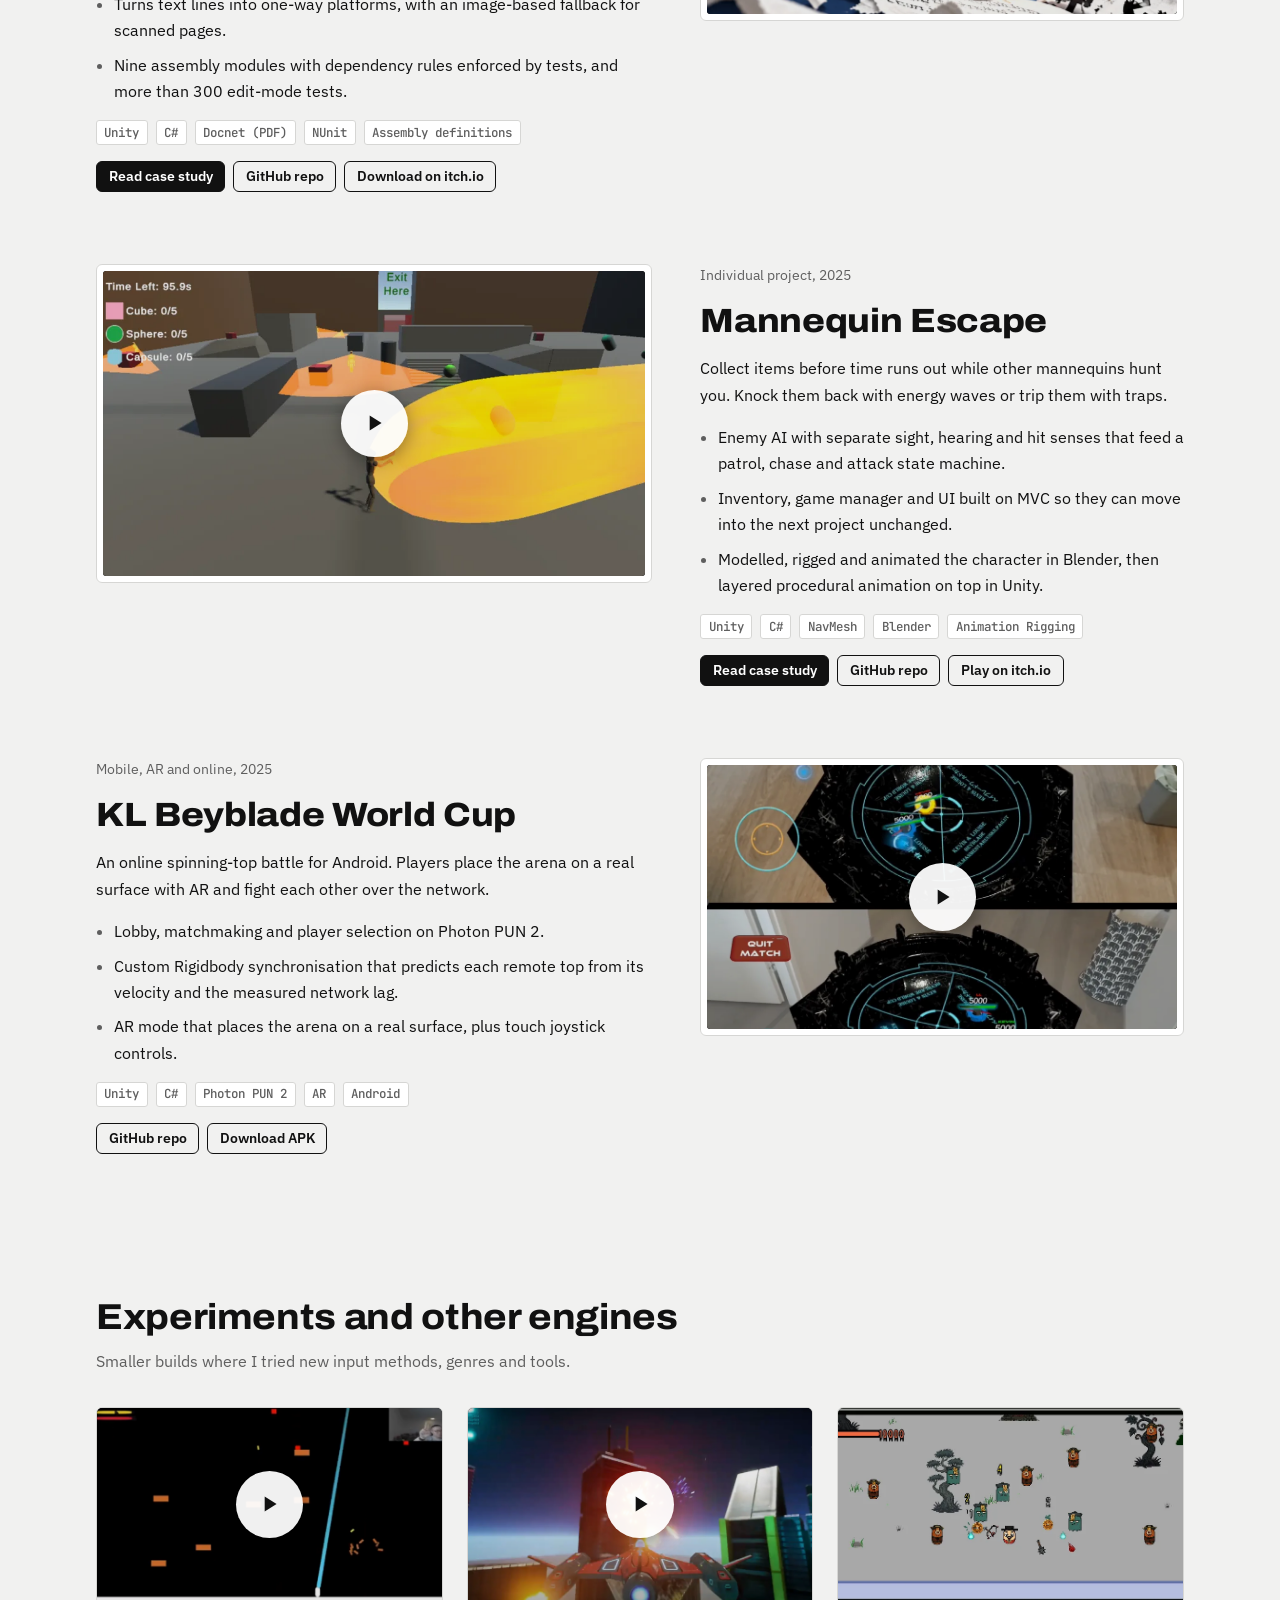
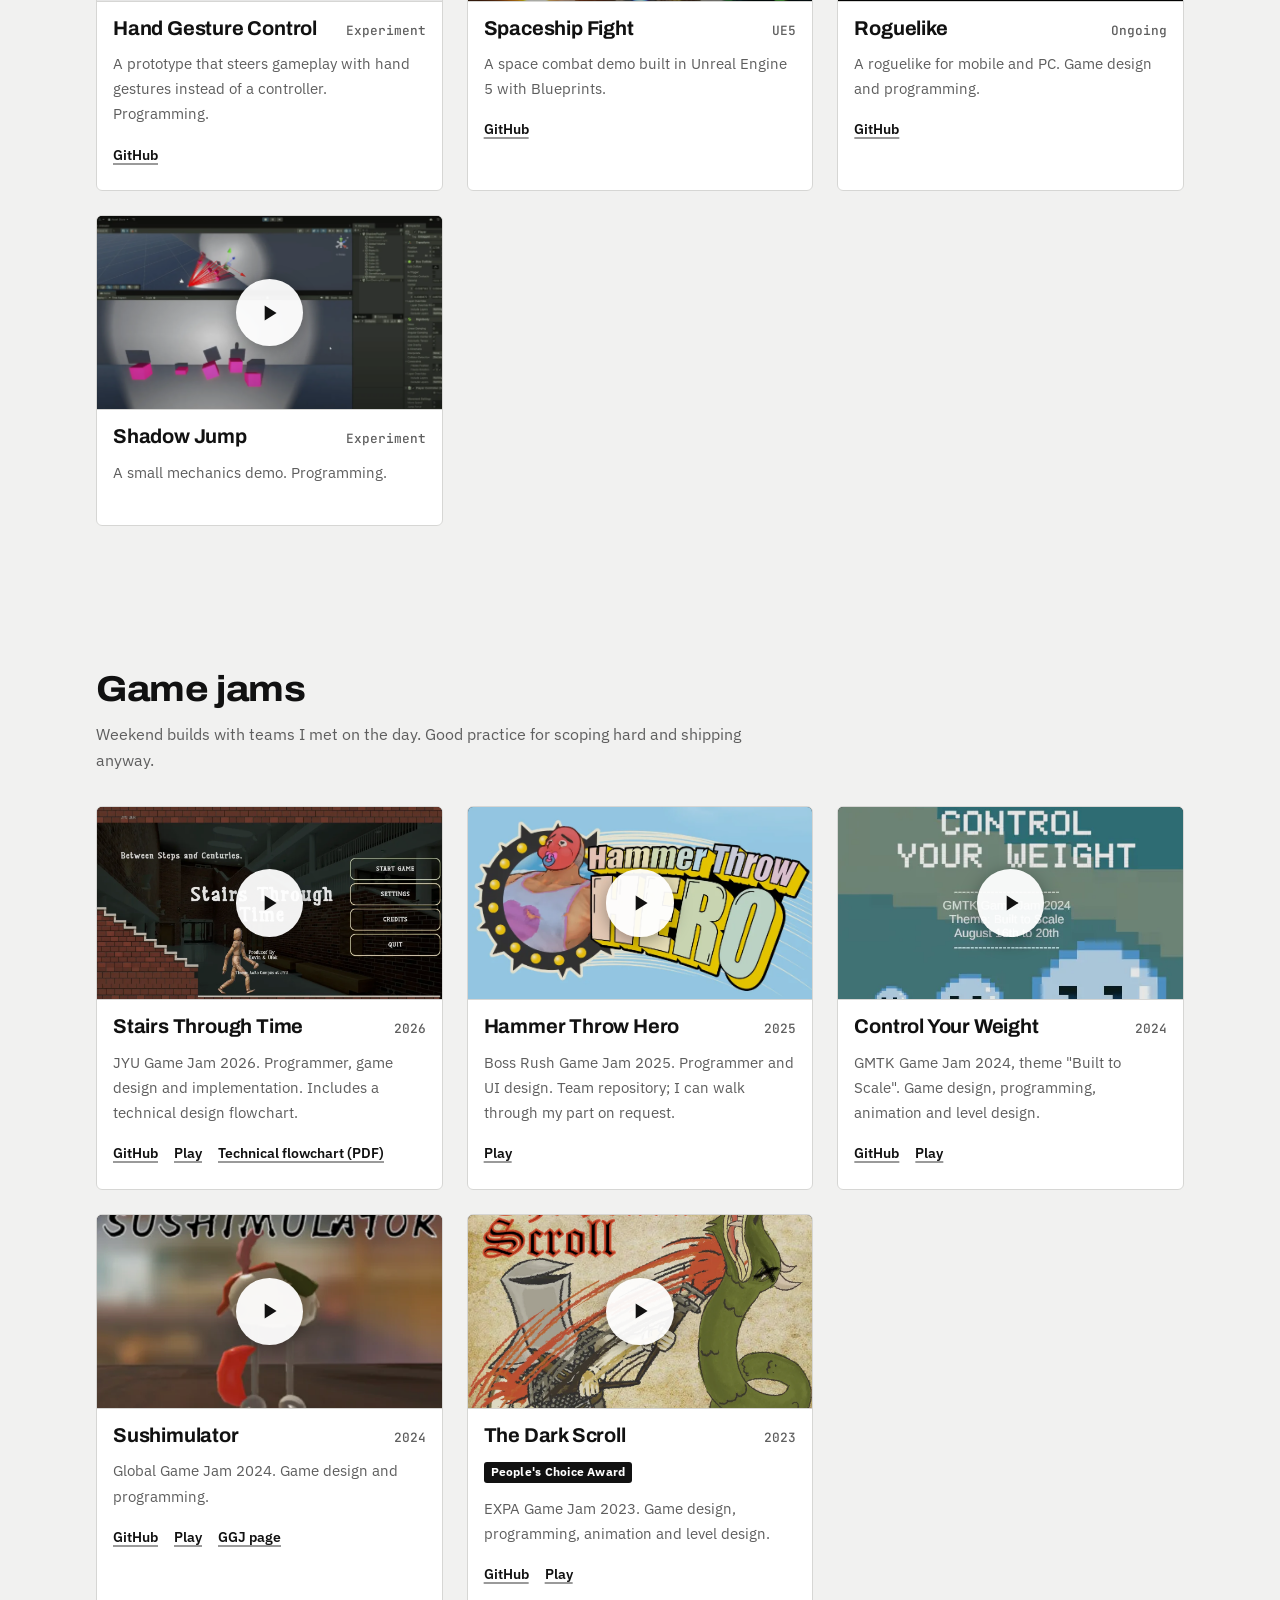
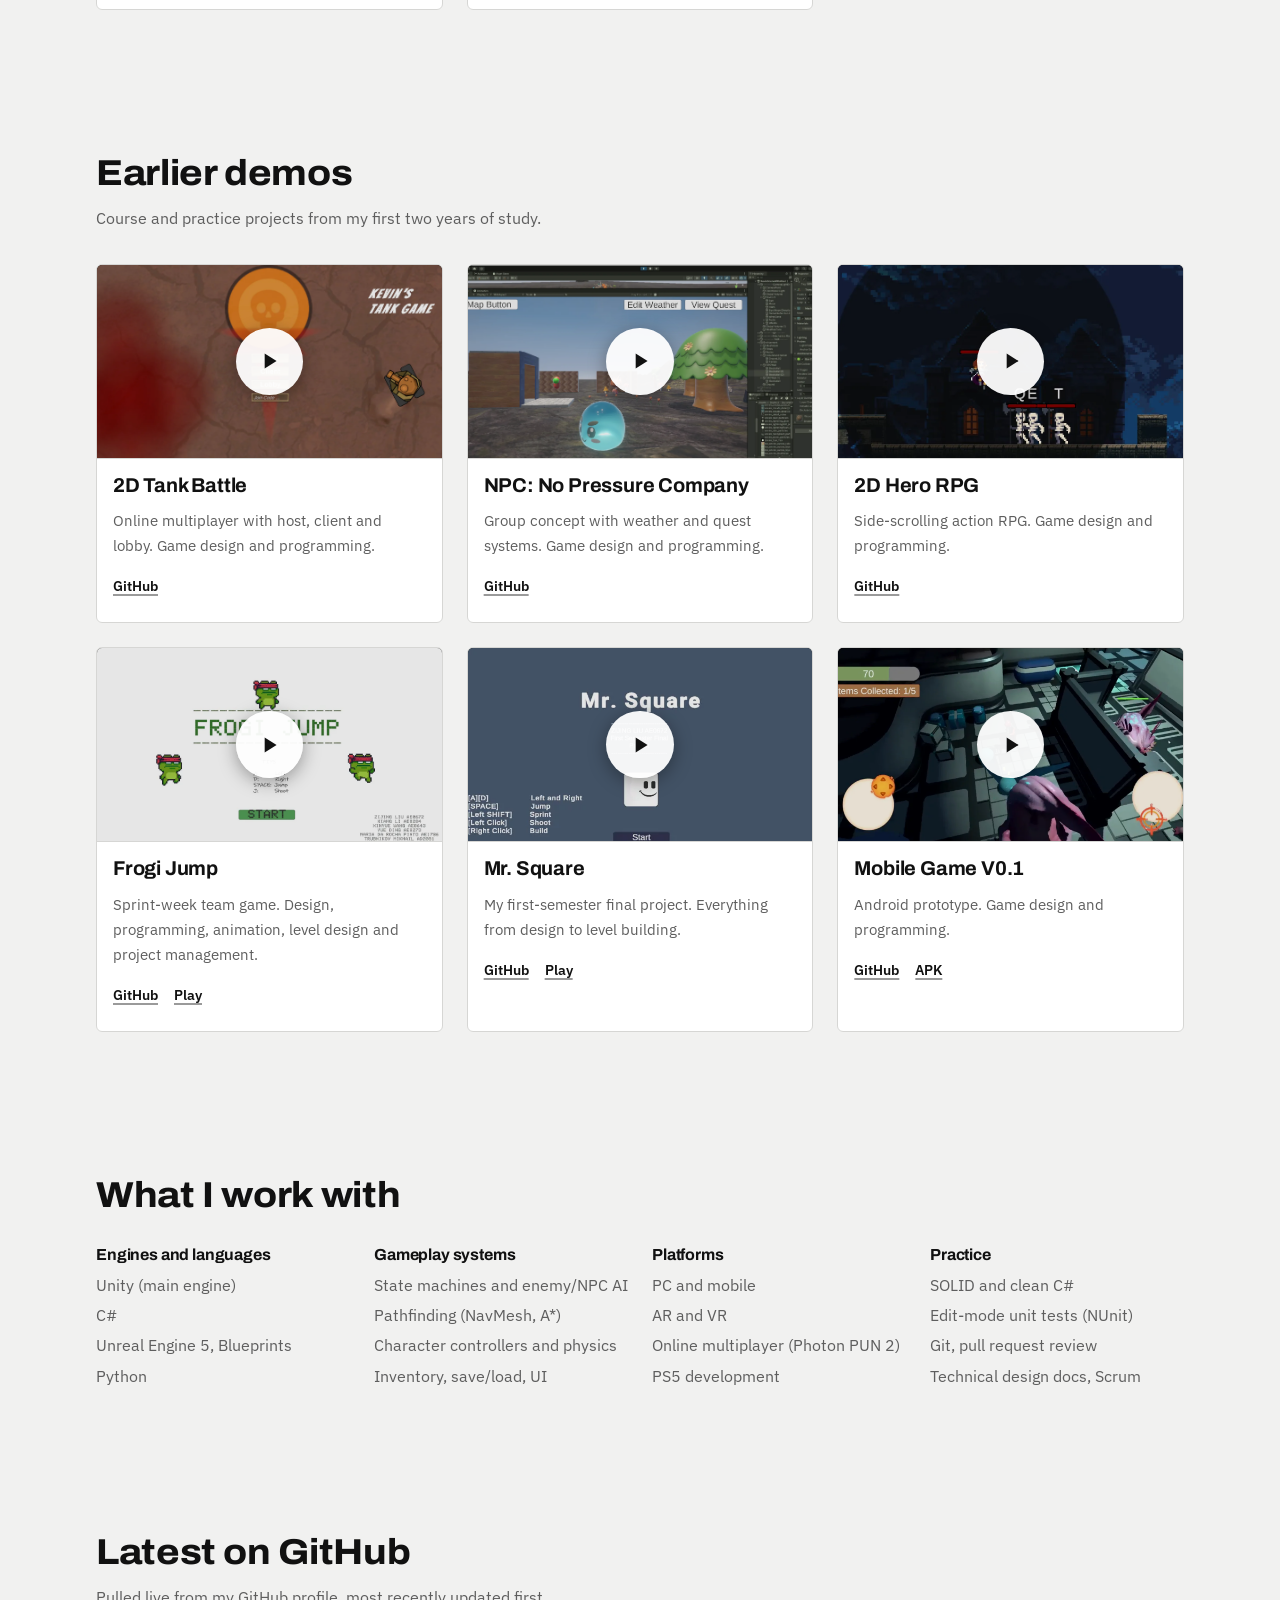
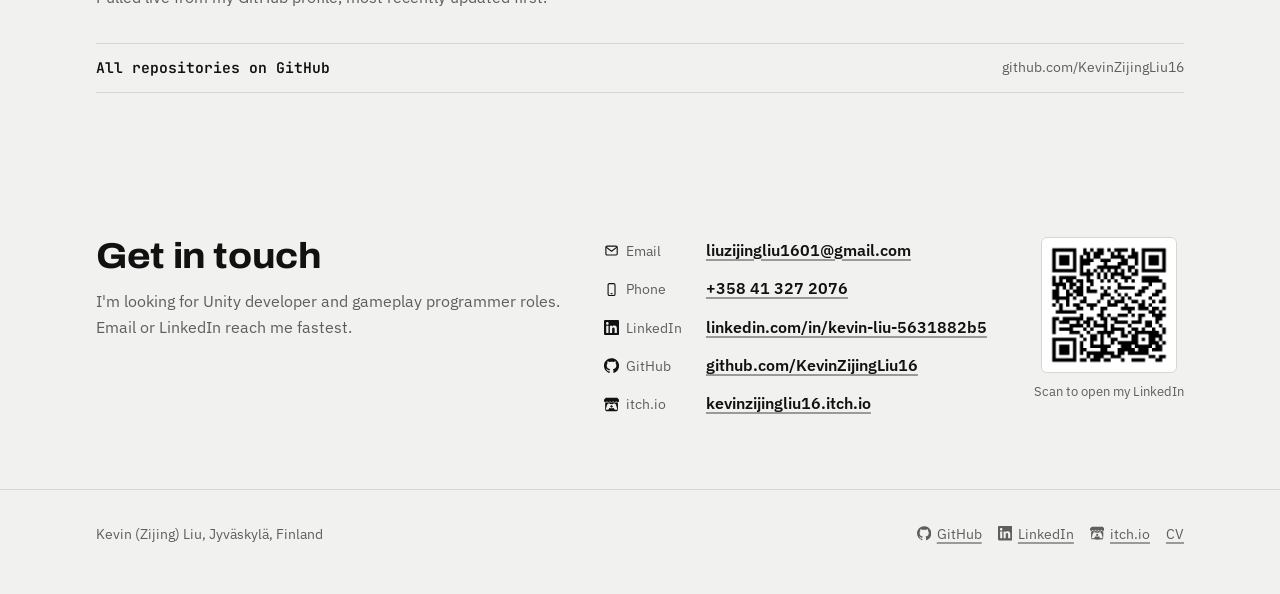
==== commit a258338f: "Add Mobile Game V0.1 video" ====
--- a/index.html
+++ b/index.html
@@ -279,7 +279,7 @@
           </div>
         </article>
         <article class="card">
-          <img src="assets/img/mobile-game.webp" alt="Mobile Game V0.1 screenshot" loading="lazy">
+          <div class="video" data-yt="w1vHjdHQ5dI"><img src="assets/img/mobile-game.webp" alt="Mobile Game V0.1 screenshot" loading="lazy"><button type="button" aria-label="Play Mobile Game V0.1 video"><span><svg width="26" height="26" viewBox="0 0 24 24" fill="currentColor" aria-hidden="true"><path d="M8 5v14l11-7z"/></svg></span></button></div>
           <div class="card-body">
             <h3>Mobile Game V0.1</h3>
             <p>Android prototype. Game design and programming.</p>
